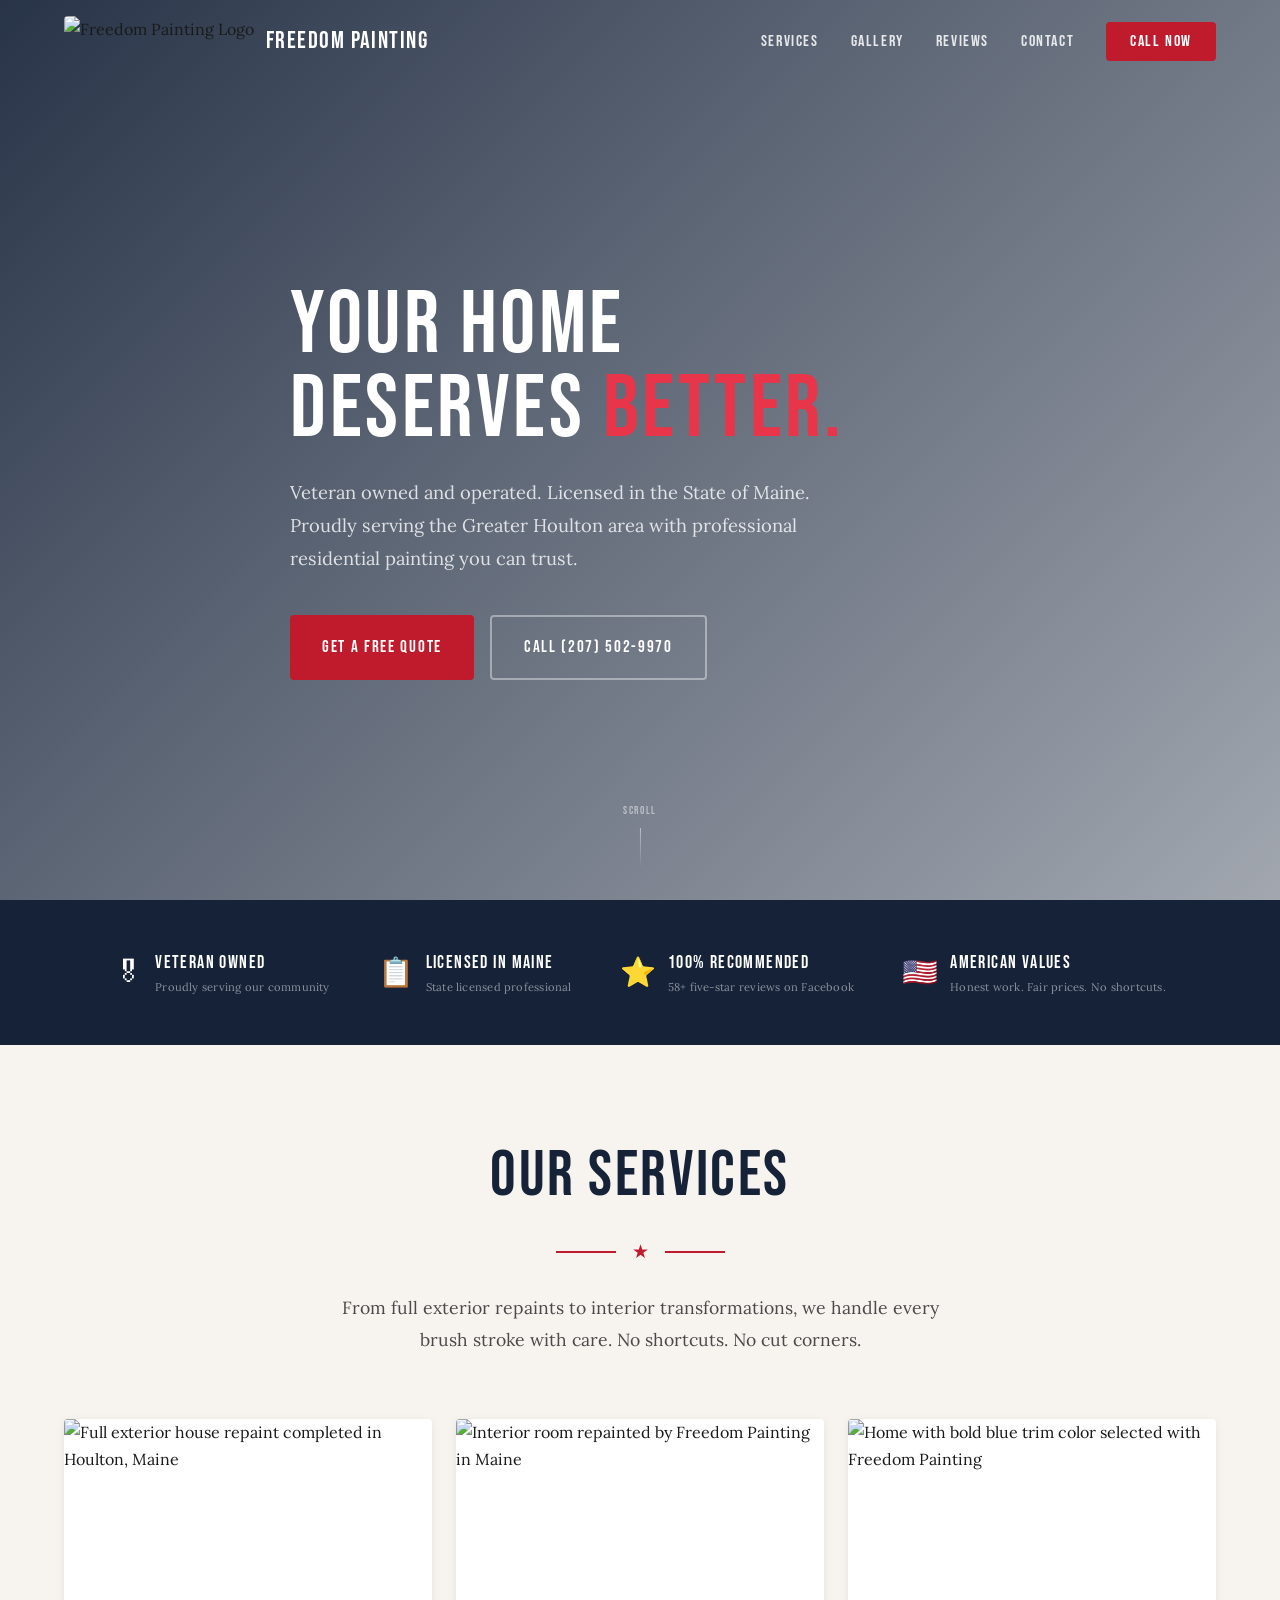
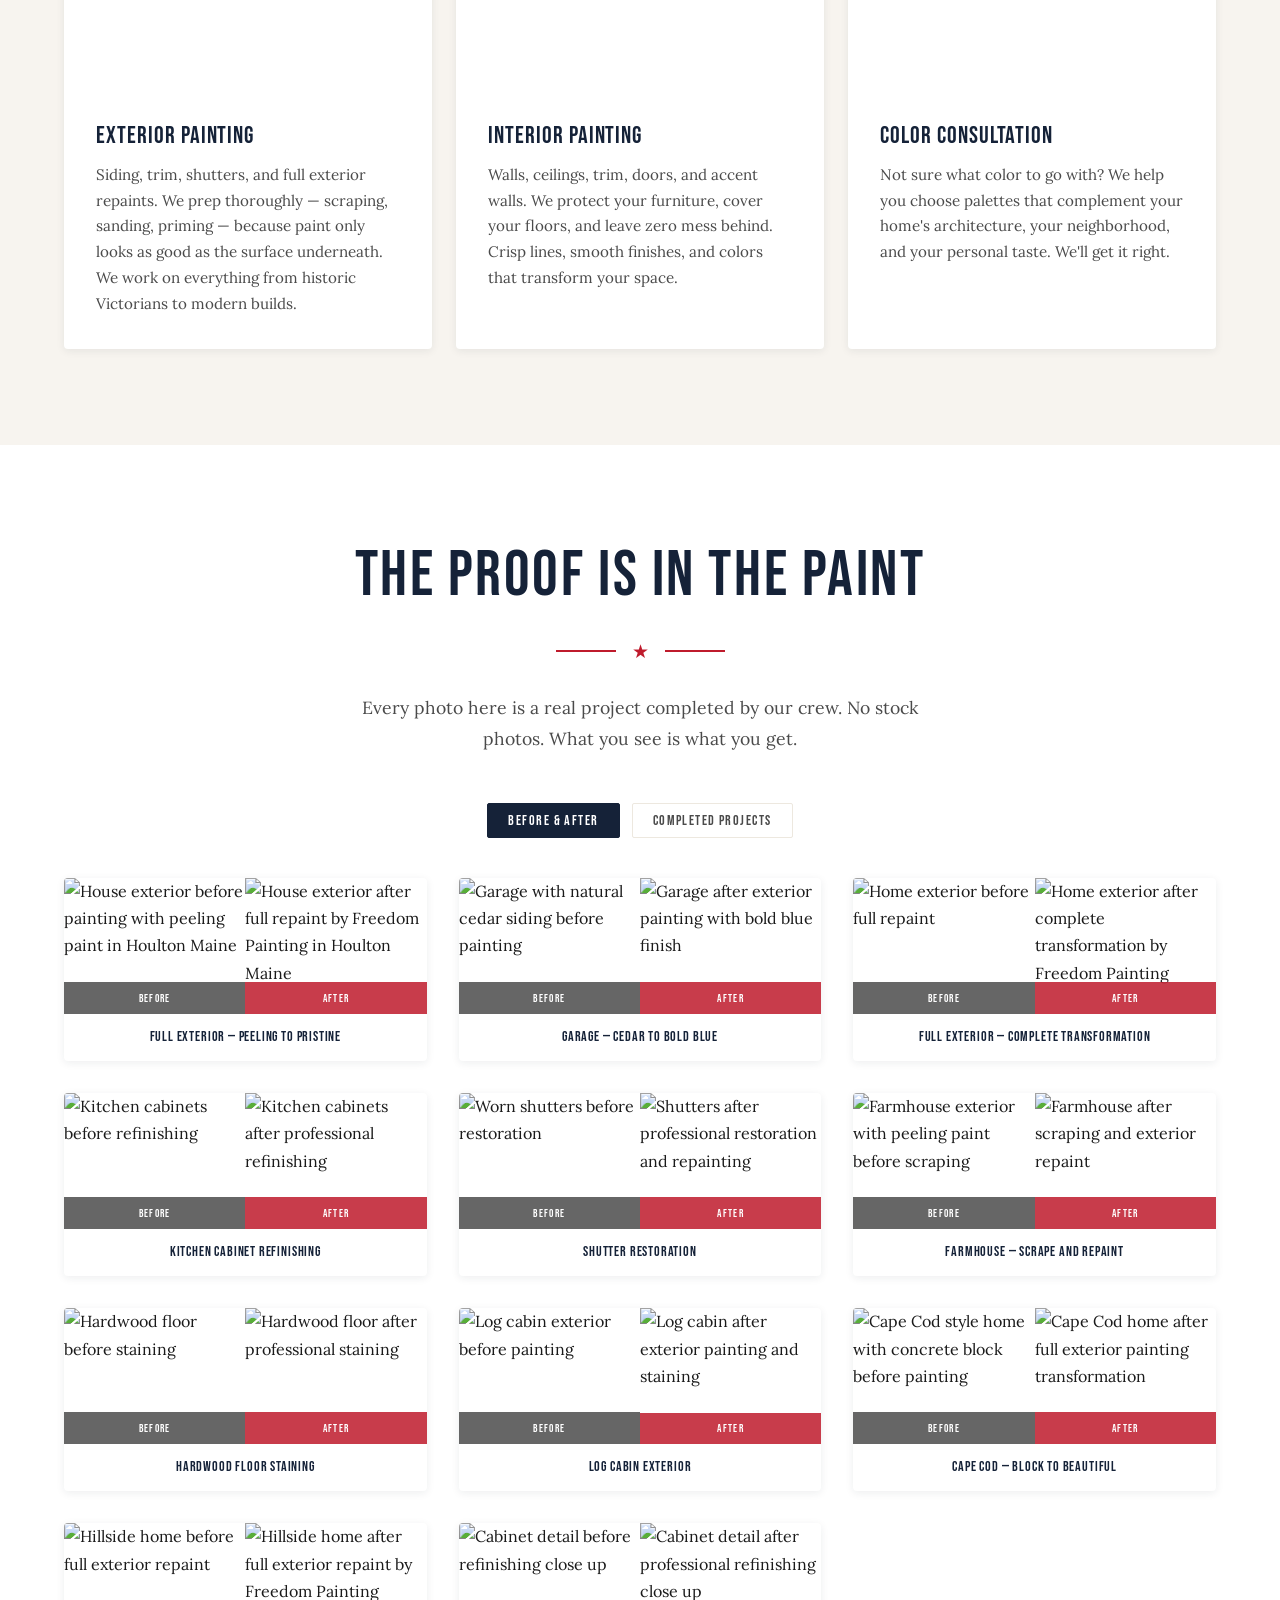
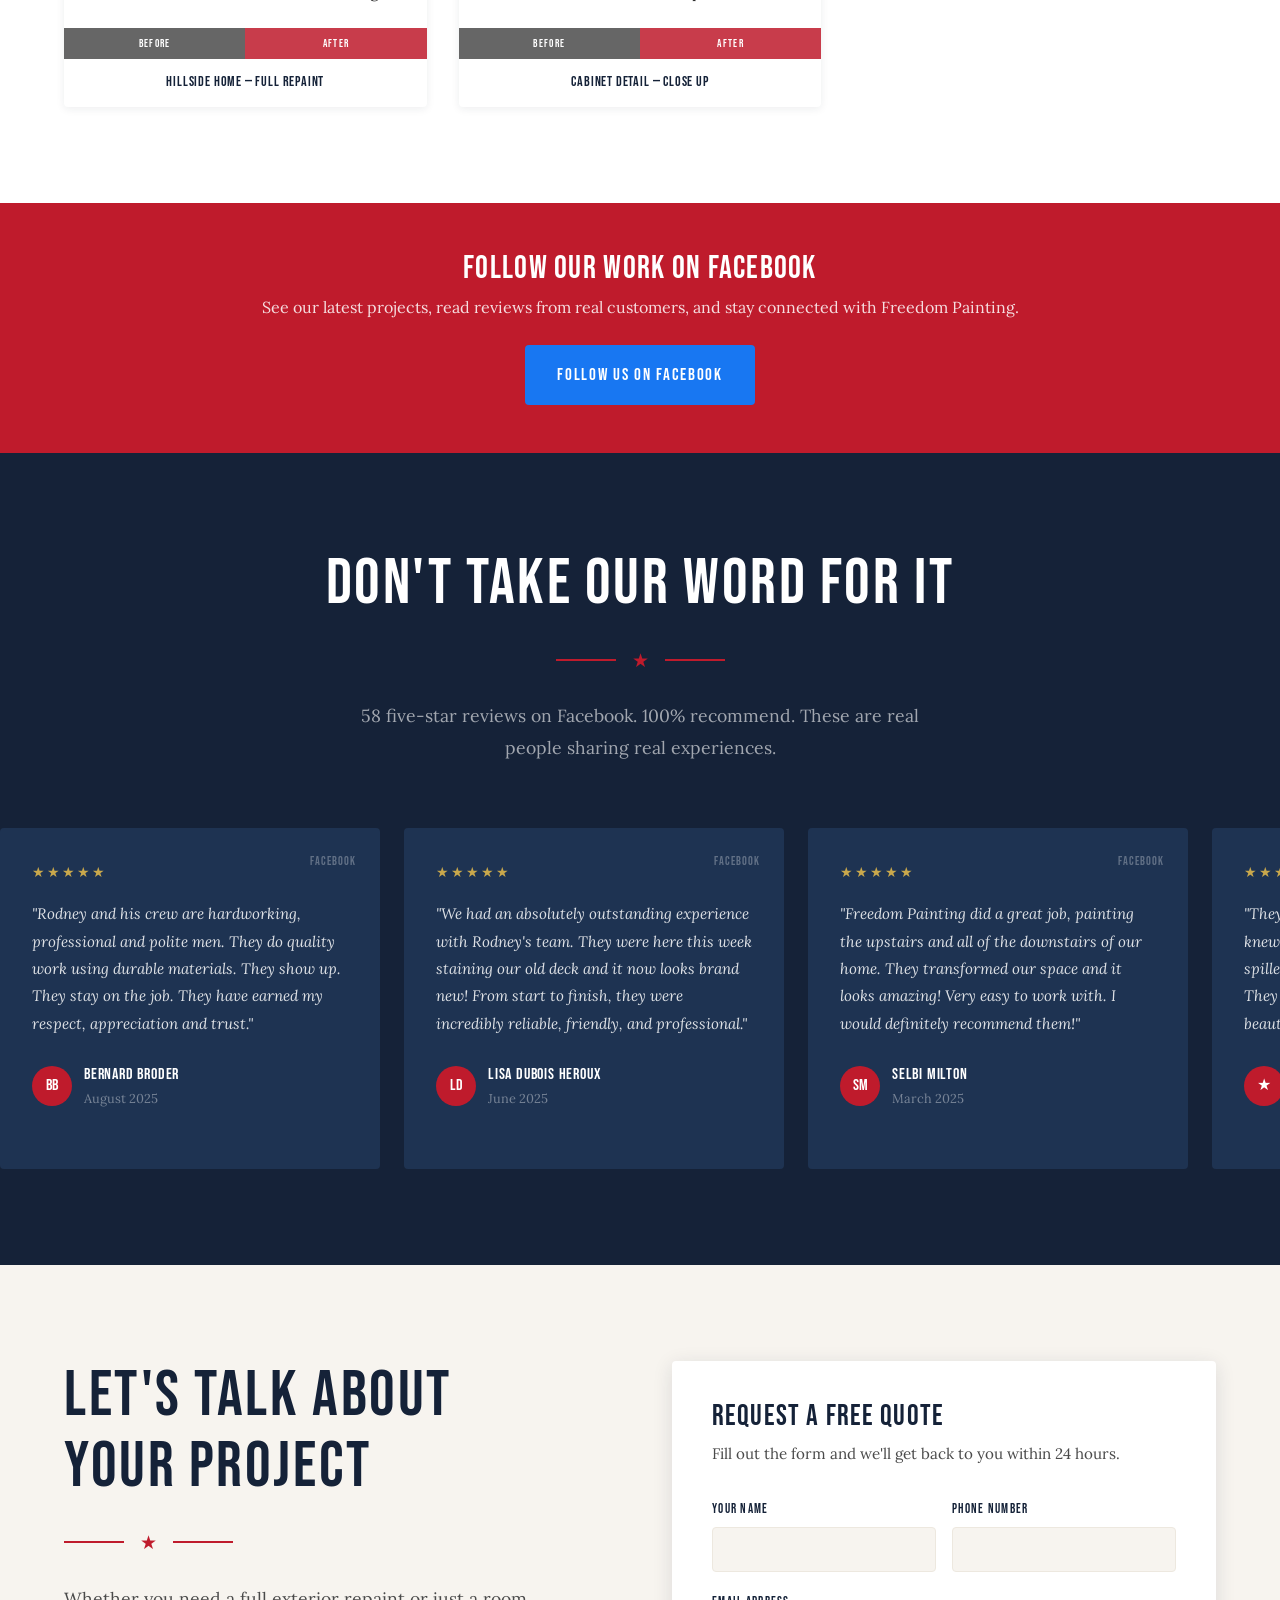
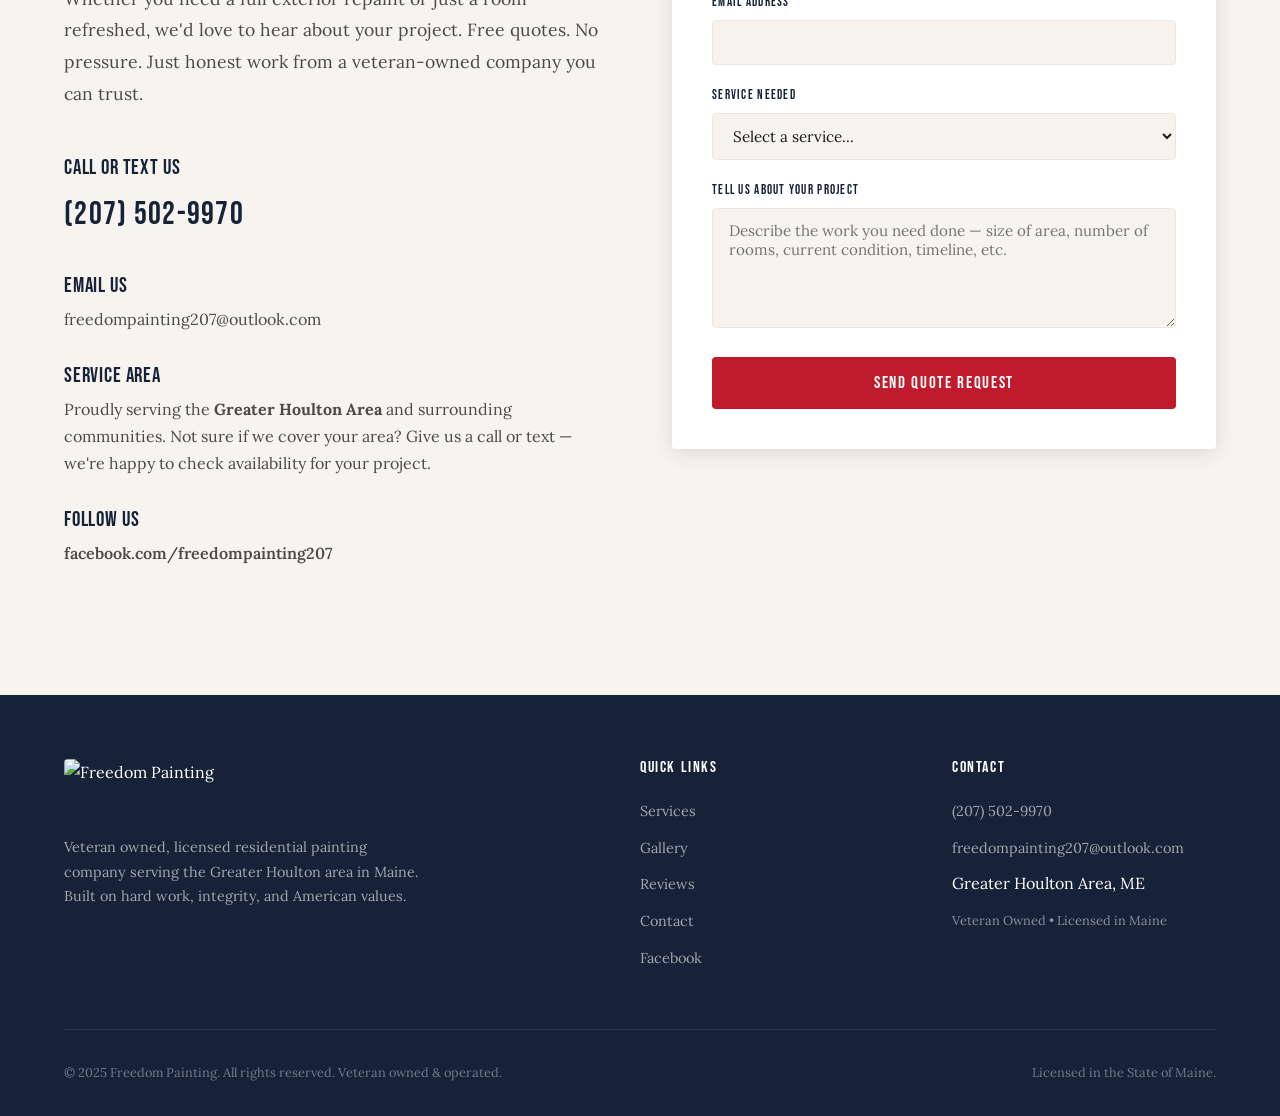
==== index.html @ 959644bb "Design: strip AI-grammar tells, swap service icons for real project photos - Remove tracked-caps sec" ====
<!DOCTYPE html>
<html lang="en">
<head>
    <meta charset="UTF-8">
    <meta name="viewport" content="width=device-width, initial-scale=1.0">
    <title>Freedom Painting | Veteran Owned Residential Painting — Greater Houlton, ME</title>
    <meta name="description" content="Freedom Painting — veteran owned, licensed residential painting company serving the Greater Houlton area in Maine. Interior and exterior painting. 100% recommended. Call or text (207) 502-9970.">
    <link rel="canonical" href="https://freedompainting.us/">
    <meta property="og:title" content="Freedom Painting | Veteran Owned — Houlton, ME">
    <meta property="og:description" content="Veteran owned residential painting serving the Greater Houlton area. Licensed in the State of Maine. 100% recommendation rate. Call or text (207) 502-9970.">
    <meta property="og:image" content="https://freedompainting.us/images/hero-barn-sign.jpg">
    <meta property="og:url" content="https://freedompainting.us/">
    <meta property="og:type" content="website">
    <meta property="og:site_name" content="Freedom Painting">
    <meta name="twitter:card" content="summary_large_image">
    <meta name="twitter:title" content="Freedom Painting | Veteran Owned — Houlton, ME">
    <meta name="twitter:description" content="Veteran owned residential painting serving the Greater Houlton area. Licensed in Maine. 100% recommended. Call or text (207) 502-9970.">
    <meta name="twitter:image" content="https://freedompainting.us/images/hero-barn-sign.jpg">
    <script type="application/ld+json">
    {
      "@context": "https://schema.org",
      "@type": "HousePainter",
      "name": "Freedom Painting",
      "url": "https://freedompainting.us",
      "telephone": "+12075029970",
      "email": "freedompainting207@outlook.com",
      "image": "https://freedompainting.us/images/hero-barn-sign.jpg",
      "logo": "https://freedompainting.us/images/Logo_2.jpg",
      "description": "Veteran owned, licensed residential painting company serving the Greater Houlton area in Maine. Interior and exterior painting.",
      "priceRange": "$$",
      "areaServed": {
        "@type": "GeoCircle",
        "geoMidpoint": {
          "@type": "GeoCoordinates",
          "latitude": 46.1261,
          "longitude": -67.8403
        },
        "geoRadius": "50000"
      },
      "address": {
        "@type": "PostalAddress",
        "addressLocality": "Houlton",
        "addressRegion": "ME",
        "addressCountry": "US"
      },
      "aggregateRating": {
        "@type": "AggregateRating",
        "ratingValue": "5.0",
        "reviewCount": "58",
        "bestRating": "5"
      },
      "hasOfferCatalog": {
        "@type": "OfferCatalog",
        "name": "Painting Services",
        "itemListElement": [
          { "@type": "Offer", "itemOffered": { "@type": "Service", "name": "Exterior Painting" } },
          { "@type": "Offer", "itemOffered": { "@type": "Service", "name": "Interior Painting" } },
          { "@type": "Offer", "itemOffered": { "@type": "Service", "name": "Color Consultation" } }
        ]
      },
      "sameAs": [
        "https://www.facebook.com/freedompainting207"
      ]
    }
    </script>
    <link rel="preconnect" href="https://fonts.googleapis.com">
    <link rel="preconnect" href="https://fonts.gstatic.com" crossorigin>
    <link href="https://fonts.googleapis.com/css2?family=Bebas+Neue&family=Lora:ital,wght@0,400;0,600;0,700;1,400&display=swap" rel="stylesheet">
    <style>
        :root {
            --navy: #152238;
            --navy-light: #1E3352;
            --red: #BF1B2C;
            --red-dark: #991624;
            --red-light: #E8354A;
            --white: #FFFFFF;
            --cream: #F7F4EF;
            --cream-dark: #EDE8DF;
            --blue-tint: #E3EAF3;
            --text-dark: #1A1A1A;
            --text-mid: #4A4A4A;
            --text-light: #7A7A7A;
            --gold: #C9A84C;
            --shadow-sm: 0 2px 8px rgba(21, 34, 56, 0.08);
            --shadow-md: 0 4px 20px rgba(21, 34, 56, 0.12);
            --shadow-lg: 0 8px 40px rgba(21, 34, 56, 0.18);
            --radius: 4px;
            --font-display: 'Bebas Neue', sans-serif;
            --font-body: 'Lora', Georgia, serif;
            --transition: 0.3s cubic-bezier(0.4, 0, 0.2, 1);
        }
        *, *::before, *::after { box-sizing: border-box; margin: 0; padding: 0; }
        html { scroll-behavior: smooth; font-size: 16px; }
        body { font-family: var(--font-body); color: var(--text-dark); background: var(--white); line-height: 1.7; overflow-x: hidden; -webkit-font-smoothing: antialiased; }
        img { max-width: 100%; height: auto; display: block; }
        a { color: inherit; text-decoration: none; }
        button { cursor: pointer; font-family: inherit; }
        h1, h2, h3, h4 { font-family: var(--font-display); font-weight: 400; letter-spacing: 0.04em; line-height: 1.1; }
        .section-title { font-size: clamp(2.5rem, 5vw, 4rem); color: var(--navy); margin-bottom: 1rem; text-wrap: balance; }
        .section-subtitle { font-size: 1.1rem; color: var(--text-mid); max-width: 600px; line-height: 1.8; }
        .container { max-width: 1200px; margin: 0 auto; padding: 0 1.5rem; }
        .section-padding { padding: 6rem 0; }
        .star-divider { display: flex; align-items: center; justify-content: center; gap: 1rem; margin: 1.5rem 0; }
        .star-divider::before, .star-divider::after { content: ''; width: 60px; height: 2px; background: var(--red); }
        .star-divider span { color: var(--red); font-size: 1.2rem; }

        /* NAV */
        .nav { position: fixed; top: 0; left: 0; width: 100%; z-index: 900; background: transparent; transition: var(--transition); }
        .nav.scrolled { background: var(--navy); box-shadow: var(--shadow-md); }
        .nav-inner { display: flex; align-items: center; justify-content: space-between; padding: 1rem 1.5rem; max-width: 1200px; margin: 0 auto; }
        .nav-logo { display: flex; align-items: center; gap: 0.75rem; }
        .nav-logo img { height: 50px; width: auto; border-radius: 4px; }
        .nav-logo-text { font-family: var(--font-display); font-size: 1.5rem; color: var(--white); letter-spacing: 0.06em; }
        .nav-links { display: flex; align-items: center; gap: 2rem; list-style: none; }
        .nav-links a { font-family: var(--font-display); font-size: 1rem; letter-spacing: 0.1em; color: var(--white); opacity: 0.85; transition: var(--transition); position: relative; }
        .nav-links a:hover { opacity: 1; }
        .nav-links a::after { content: ''; position: absolute; bottom: -4px; left: 0; width: 0; height: 2px; background: var(--red); transition: var(--transition); }
        .nav-links a:hover::after { width: 100%; }
        .nav-cta { background: var(--red) !important; color: var(--white) !important; padding: 0.6rem 1.5rem !important; border-radius: var(--radius); opacity: 1 !important; }
        .nav-cta:hover { background: var(--red-dark) !important; }
        .nav-cta::after { display: none !important; }
        .nav-hamburger { display: none; flex-direction: column; gap: 5px; background: none; border: none; padding: 5px; }
        .nav-hamburger span { width: 28px; height: 2px; background: var(--white); transition: var(--transition); }

        /* HERO */
        .hero { position: relative; min-height: 100vh; display: flex; align-items: center; overflow: hidden; }
        .hero-bg { position: absolute; inset: 0; background: url('images/hero-barn-sign.jpg') center/cover no-repeat; }
        .hero-bg::after { content: ''; position: absolute; inset: 0; background: linear-gradient(135deg, rgba(21,34,56,0.92) 0%, rgba(21,34,56,0.7) 40%, rgba(21,34,56,0.4) 100%); }
        .hero-content { position: relative; z-index: 2; max-width: 700px; padding: 8rem 0 4rem; }
        .hero h1 { font-size: clamp(3rem, 7vw, 5.5rem); color: var(--white); line-height: 0.95; margin-bottom: 1.5rem; text-wrap: balance; animation: fadeInUp 0.8s ease 0.15s both; }
        .hero h1 .accent { color: var(--red-light); }
        .hero-description { font-size: 1.15rem; color: rgba(255,255,255,0.8); line-height: 1.8; margin-bottom: 2.5rem; max-width: 520px; animation: fadeInUp 0.8s ease 0.3s both; }
        .hero-actions { display: flex; gap: 1rem; flex-wrap: wrap; animation: fadeInUp 0.8s ease 0.45s both; }
        .btn { display: inline-flex; align-items: center; gap: 0.5rem; font-family: var(--font-display); font-size: 1.05rem; letter-spacing: 0.1em; padding: 1rem 2rem; border: none; border-radius: var(--radius); transition: var(--transition); text-align: center; }
        .btn-primary { background: var(--red); color: var(--white); }
        .btn-primary:hover { background: var(--red-dark); transform: translateY(-2px); box-shadow: var(--shadow-md); }
        .btn-outline { background: transparent; color: var(--white); border: 2px solid rgba(255,255,255,0.4); }
        .btn-outline:hover { border-color: var(--white); background: rgba(255,255,255,0.08); }
        .btn-facebook { background: #1877F2; color: var(--white); }
        .btn-facebook:hover { background: #1565C0; transform: translateY(-2px); }
        .hero-scroll { position: absolute; bottom: 2rem; left: 50%; transform: translateX(-50%); z-index: 2; display: flex; flex-direction: column; align-items: center; gap: 0.5rem; color: rgba(255,255,255,0.5); font-family: var(--font-display); font-size: 0.7rem; letter-spacing: 0.15em; animation: float 2s ease-in-out infinite; }
        .hero-scroll-line { width: 1px; height: 40px; background: linear-gradient(to bottom, rgba(255,255,255,0.5), transparent); }

        /* TRUST BANNER */
        .trust-banner { background: var(--navy); padding: 3rem 0; text-align: center; }
        .trust-items { display: flex; justify-content: center; gap: 3rem; flex-wrap: wrap; }
        .trust-item { display: flex; align-items: center; gap: 0.75rem; color: var(--white); }
        .trust-icon { font-size: 1.8rem; }
        .trust-text { font-family: var(--font-display); font-size: 1.1rem; letter-spacing: 0.08em; text-align: left; }
        .trust-text small { display: block; font-family: var(--font-body); font-size: 0.7rem; color: rgba(255,255,255,0.5); letter-spacing: 0.02em; }

        /* SERVICES */
        .services { background: var(--cream); }
        .services-header { text-align: center; margin-bottom: 4rem; }
        .services-header .section-subtitle { margin: 0 auto; }
        .services-grid { display: grid; grid-template-columns: repeat(auto-fit, minmax(280px, 1fr)); gap: 1.5rem; }
        .service-card { background: var(--white); border-radius: var(--radius); box-shadow: var(--shadow-sm); transition: var(--transition); position: relative; overflow: hidden; display: flex; flex-direction: column; }
        .service-card:hover { transform: translateY(-4px); box-shadow: var(--shadow-md); }
        .service-photo { aspect-ratio: 4/3; overflow: hidden; position: relative; }
        .service-photo img { width: 100%; height: 100%; object-fit: cover; transition: transform 0.6s cubic-bezier(0.4, 0, 0.2, 1); }
        .service-card:hover .service-photo img { transform: scale(1.05); }
        .service-body { padding: 1.75rem 2rem 2rem; }
        .service-card h3 { font-size: 1.5rem; color: var(--navy); margin-bottom: 0.75rem; }
        .service-card p { color: var(--text-mid); font-size: 0.95rem; line-height: 1.7; }

        /* GALLERY */
        .gallery-header { text-align: center; margin-bottom: 3rem; }
        .gallery-header .section-subtitle { margin: 0 auto; }
        .gallery-tabs { display: flex; justify-content: center; gap: 0.75rem; margin-bottom: 2.5rem; flex-wrap: wrap; }
        .gallery-tab { font-family: var(--font-display); font-size: 0.9rem; letter-spacing: 0.1em; padding: 0.5rem 1.25rem; background: transparent; border: 1px solid var(--cream-dark); border-radius: 2px; color: var(--text-mid); transition: var(--transition); }
        .gallery-tab.active, .gallery-tab:hover { background: var(--navy); border-color: var(--navy); color: var(--white); }
        .gallery-section { display: none; }
        .gallery-section.active { display: block; }

        /* Before & After */
        .ba-grid { display: grid; grid-template-columns: repeat(auto-fit, minmax(320px, 1fr)); gap: 2rem; }
        .ba-pair { border-radius: var(--radius); overflow: hidden; box-shadow: var(--shadow-sm); background: var(--white); }
        .ba-images { display: grid; grid-template-columns: 1fr 1fr; }
        .ba-side { position: relative; overflow: hidden; aspect-ratio: 4/3; }
        .ba-images img { width: 100%; height: 100%; object-fit: cover; }
        .ba-label { position: absolute; bottom: 0; left: 0; right: 0; padding: 0.4rem 0.75rem; font-family: var(--font-display); font-size: 0.7rem; letter-spacing: 0.12em; text-align: center; color: var(--white); }
        .ba-label.before { background: rgba(0,0,0,0.6); }
        .ba-label.after { background: rgba(191,27,44,0.85); }
        .ba-caption { padding: 0.75rem 1rem; font-family: var(--font-display); font-size: 0.85rem; letter-spacing: 0.06em; color: var(--navy); text-align: center; }

        /* Projects grid */
        .projects-grid { display: grid; grid-template-columns: repeat(4, 1fr); gap: 0.75rem; }
        .project-item { position: relative; overflow: hidden; border-radius: var(--radius); cursor: pointer; aspect-ratio: 1; }
        .project-item.wide { grid-column: span 2; aspect-ratio: 2/1; }
        .project-item img { width: 100%; height: 100%; object-fit: cover; transition: transform 0.6s cubic-bezier(0.4, 0, 0.2, 1); }
        .project-item::after { content: ''; position: absolute; inset: 0; background: rgba(21,34,56,0.18); opacity: 0; transition: var(--transition); }
        .project-item:hover img { transform: scale(1.06); }
        .project-item:hover::after { opacity: 1; }

        /* Lightbox */
        .lightbox { position: fixed; inset: 0; z-index: 2000; background: rgba(0,0,0,0.92); display: none; align-items: center; justify-content: center; padding: 2rem; }
        .lightbox.active { display: flex; }
        .lightbox img { max-width: 90vw; max-height: 85vh; object-fit: contain; border-radius: var(--radius); }
        .lightbox-close { position: absolute; top: 1.5rem; right: 1.5rem; background: none; border: none; color: var(--white); font-size: 2rem; opacity: 0.7; transition: var(--transition); }
        .lightbox-close:hover { opacity: 1; }
        .lightbox-nav { position: absolute; top: 50%; transform: translateY(-50%); background: rgba(255,255,255,0.1); border: none; color: var(--white); font-size: 1.5rem; padding: 1rem; border-radius: 50%; transition: var(--transition); }
        .lightbox-nav:hover { background: rgba(255,255,255,0.2); }
        .lightbox-prev { left: 1.5rem; }
        .lightbox-next { right: 1.5rem; }

        /* SOCIAL BANNER */
        .social-banner { background: var(--red); padding: 3rem 0; text-align: center; }
        .social-banner h3 { font-size: 2rem; color: var(--white); margin-bottom: 0.5rem; }
        .social-banner p { color: rgba(255,255,255,0.85); margin-bottom: 1.5rem; font-size: 1rem; }

        /* TESTIMONIALS */
        .testimonials { background: var(--navy); color: var(--white); overflow: hidden; }
        .testimonials .section-title { color: var(--white); }
        .testimonials-header { text-align: center; margin-bottom: 4rem; }
        .testimonials-header .section-subtitle { color: rgba(255,255,255,0.6); margin: 0 auto; }
        .testimonials-track-wrapper { position: relative; overflow: hidden; }
        .testimonials-track { display: flex; gap: 1.5rem; animation: scrollTestimonials 20s linear infinite; }
        .testimonials-track:hover { animation-play-state: paused; }
        .testimonial-card { flex: 0 0 380px; background: var(--navy-light); border-radius: var(--radius); padding: 2rem; position: relative; }
        .testimonial-stars { color: var(--gold); font-size: 0.9rem; letter-spacing: 2px; margin-bottom: 1rem; }
        .testimonial-text { font-size: 0.95rem; line-height: 1.8; color: rgba(255,255,255,0.85); margin-bottom: 1.5rem; font-style: italic; }
        .testimonial-author { display: flex; align-items: center; gap: 0.75rem; }
        .testimonial-avatar { width: 40px; height: 40px; border-radius: 50%; background: var(--red); display: flex; align-items: center; justify-content: center; font-family: var(--font-display); font-size: 1rem; color: var(--white); }
        .testimonial-name { font-family: var(--font-display); font-size: 1rem; letter-spacing: 0.05em; }
        .testimonial-date { font-size: 0.8rem; color: rgba(255,255,255,0.4); }
        .testimonial-source { position: absolute; top: 1.5rem; right: 1.5rem; font-size: 0.75rem; color: rgba(255,255,255,0.3); font-family: var(--font-display); letter-spacing: 0.08em; }

        /* CONTACT */
        .contact { background: var(--cream); }
        .contact-grid { display: grid; grid-template-columns: 1fr 1fr; gap: 4rem; align-items: start; }
        .contact-info-block { margin-bottom: 2rem; }
        .contact-info-block h3 { font-size: 1.3rem; color: var(--navy); margin-bottom: 0.5rem; }
        .contact-info-block p, .contact-info-block a { color: var(--text-mid); font-size: 1rem; line-height: 1.7; }
        .contact-info-block a:hover { color: var(--red); }
        .contact-phone { font-family: var(--font-display); font-size: 2rem !important; color: var(--navy) !important; letter-spacing: 0.04em; }
        .contact-form-card { background: var(--white); padding: 2.5rem; border-radius: var(--radius); box-shadow: var(--shadow-md); }
        .contact-form-card h3 { font-size: 1.8rem; color: var(--navy); margin-bottom: 0.5rem; }
        .contact-form-card > p { color: var(--text-mid); margin-bottom: 2rem; font-size: 0.95rem; }
        .form-row { display: grid; grid-template-columns: 1fr 1fr; gap: 1rem; }
        .form-group { margin-bottom: 1.25rem; }
        .form-group label { display: block; font-family: var(--font-display); font-size: 0.8rem; letter-spacing: 0.1em; color: var(--navy); margin-bottom: 0.4rem; }
        .form-group input, .form-group select, .form-group textarea { width: 100%; padding: 0.75rem 1rem; border: 1px solid var(--cream-dark); border-radius: var(--radius); font-family: var(--font-body); font-size: 0.95rem; color: var(--text-dark); background: var(--cream); transition: var(--transition); }
        .form-group input:focus, .form-group select:focus, .form-group textarea:focus { outline: none; border-color: var(--navy); background: var(--white); }
        .form-group textarea { resize: vertical; min-height: 120px; }
        .form-submit { width: 100%; font-family: var(--font-display); font-size: 1.05rem; letter-spacing: 0.1em; padding: 1rem; background: var(--red); color: var(--white); border: none; border-radius: var(--radius); transition: var(--transition); }
        .form-submit:hover { background: var(--red-dark); }
        .form-submit:disabled { opacity: 0.6; cursor: not-allowed; }
        .form-success { display: none; text-align: center; padding: 2rem; }
        .form-success.active { display: block; }
        .form-success h4 { font-size: 1.5rem; color: var(--navy); margin-bottom: 0.5rem; }

        /* FOOTER */
        .footer { background: var(--navy); color: var(--white); padding: 4rem 0 2rem; }
        .footer-grid { display: grid; grid-template-columns: 2fr 1fr 1fr; gap: 3rem; margin-bottom: 3rem; }
        .footer-brand p { color: rgba(255,255,255,0.6); font-size: 0.9rem; line-height: 1.7; margin-top: 1rem; max-width: 360px; }
        .footer h4 { font-size: 1rem; letter-spacing: 0.1em; margin-bottom: 1.25rem; color: var(--white); }
        .footer-links { list-style: none; }
        .footer-links li { margin-bottom: 0.6rem; }
        .footer-links a { color: rgba(255,255,255,0.6); font-size: 0.9rem; transition: var(--transition); }
        .footer-links a:hover { color: var(--white); }
        .footer-bottom { border-top: 1px solid rgba(255,255,255,0.1); padding-top: 2rem; display: flex; justify-content: space-between; align-items: center; font-size: 0.8rem; color: rgba(255,255,255,0.4); }

        /* ANIMATIONS */
        @keyframes fadeInUp { from { opacity: 0; transform: translateY(24px); } to { opacity: 1; transform: translateY(0); } }
        @keyframes float { 0%, 100% { transform: translateX(-50%) translateY(0); } 50% { transform: translateX(-50%) translateY(-8px); } }
        @keyframes scrollTestimonials { 0% { transform: translateX(0); } 100% { transform: translateX(-50%); } }
        .reveal { opacity: 0; transform: translateY(30px); transition: opacity 0.7s ease, transform 0.7s ease; }
        .reveal.visible { opacity: 1; transform: translateY(0); }

        /* UTILITIES */
        .star-divider.is-start { justify-content: flex-start; }
        .contact-intro { margin-bottom: 3rem; }
        .contact-fb { color: var(--red); font-weight: 600; }
        .form-success a { color: var(--red); }
        .footer-brand .nav-logo { margin-bottom: 0.5rem; }
        .footer-brand img { height: 60px; border-radius: 4px; }
        .footer-meta { margin-top: 0.75rem; color: rgba(255,255,255,0.5); font-size: 0.8rem; }

        /* RESPONSIVE */
        @media (max-width: 1024px) { .projects-grid { grid-template-columns: repeat(3, 1fr); } .project-item.wide { grid-column: span 1; aspect-ratio: 1; } .contact-grid { grid-template-columns: 1fr; gap: 3rem; } }
        @media (max-width: 768px) { .nav-links { display: none; } .nav-links.mobile-open { display: flex; flex-direction: column; position: absolute; top: 100%; left: 0; width: 100%; background: var(--navy); padding: 1.5rem; gap: 1rem; box-shadow: var(--shadow-md); } .nav-hamburger { display: flex; } .projects-grid { grid-template-columns: repeat(2, 1fr); } .services-grid { grid-template-columns: 1fr; } .footer-grid { grid-template-columns: 1fr; gap: 2rem; } .footer-bottom { flex-direction: column; gap: 0.5rem; text-align: center; } .form-row { grid-template-columns: 1fr; } .section-padding { padding: 4rem 0; } .testimonial-card { flex: 0 0 300px; padding: 1.5rem; } .trust-items { gap: 1.5rem; } .ba-grid { grid-template-columns: 1fr; } }
        @media (max-width: 480px) { .projects-grid { grid-template-columns: 1fr 1fr; gap: 0.5rem; } .hero h1 { font-size: 2.8rem; } }
    </style>
</head>
<body>

    <nav class="nav" id="nav">
        <div class="nav-inner">
            <a href="#" class="nav-logo">
                <img src="images/Logo_2.jpg" alt="Freedom Painting Logo">
                <span class="nav-logo-text">FREEDOM PAINTING</span>
            </a>
            <ul class="nav-links" id="navLinks">
                <li><a href="#services">SERVICES</a></li>
                <li><a href="#gallery">GALLERY</a></li>
                <li><a href="#testimonials">REVIEWS</a></li>
                <li><a href="#contact">CONTACT</a></li>
                <li><a href="tel:2075029970" class="nav-cta">CALL NOW</a></li>
            </ul>
            <button class="nav-hamburger" id="hamburger" aria-label="Toggle menu"><span></span><span></span><span></span></button>
        </div>
    </nav>

    <section class="hero" id="hero">
        <div class="hero-bg"></div>
        <div class="container hero-content">
            <h1>Your home deserves <span class="accent">better.</span></h1>
            <p class="hero-description">Veteran owned and operated. Licensed in the State of Maine. Proudly serving the Greater Houlton area with professional residential painting you can trust.</p>
            <div class="hero-actions">
                <a href="#contact" class="btn btn-primary">GET A FREE QUOTE</a>
                <a href="tel:2075029970" class="btn btn-outline">CALL (207) 502-9970</a>
            </div>
        </div>
        <div class="hero-scroll">SCROLL<div class="hero-scroll-line"></div></div>
    </section>

    <div class="trust-banner">
        <div class="container">
            <div class="trust-items">
                <div class="trust-item"><span class="trust-icon">&#127894;</span><div class="trust-text">VETERAN OWNED<small>Proudly serving our community</small></div></div>
                <div class="trust-item"><span class="trust-icon">&#128203;</span><div class="trust-text">LICENSED IN MAINE<small>State licensed professional</small></div></div>
                <div class="trust-item"><span class="trust-icon">&#11088;</span><div class="trust-text">100% RECOMMENDED<small>58+ five-star reviews on Facebook</small></div></div>
                <div class="trust-item"><span class="trust-icon">&#127482;&#127480;</span><div class="trust-text">AMERICAN VALUES<small>Honest work. Fair prices. No shortcuts.</small></div></div>
            </div>
        </div>
    </div>

    <section class="services section-padding" id="services">
        <div class="container">
            <div class="services-header reveal">
                
                <h2 class="section-title">OUR SERVICES</h2>
                <div class="star-divider"><span>&#9733;</span></div>
                <p class="section-subtitle">From full exterior repaints to interior transformations, we handle every brush stroke with care. No shortcuts. No cut corners.</p>
            </div>
            <div class="services-grid">
                <div class="service-card reveal">
                    <div class="service-photo"><img src="images/p06.jpg" alt="Full exterior house repaint completed in Houlton, Maine" loading="lazy"></div>
                    <div class="service-body">
                        <h3>EXTERIOR PAINTING</h3>
                        <p>Siding, trim, shutters, and full exterior repaints. We prep thoroughly &#8212; scraping, sanding, priming &#8212; because paint only looks as good as the surface underneath. We work on everything from historic Victorians to modern builds.</p>
                    </div>
                </div>
                <div class="service-card reveal">
                    <div class="service-photo"><img src="images/p25.jpg" alt="Interior room repainted by Freedom Painting in Maine" loading="lazy"></div>
                    <div class="service-body">
                        <h3>INTERIOR PAINTING</h3>
                        <p>Walls, ceilings, trim, doors, and accent walls. We protect your furniture, cover your floors, and leave zero mess behind. Crisp lines, smooth finishes, and colors that transform your space.</p>
                    </div>
                </div>
                <div class="service-card reveal">
                    <div class="service-photo"><img src="images/p36.jpg" alt="Home with bold blue trim color selected with Freedom Painting" loading="lazy"></div>
                    <div class="service-body">
                        <h3>COLOR CONSULTATION</h3>
                        <p>Not sure what color to go with? We help you choose palettes that complement your home's architecture, your neighborhood, and your personal taste. We'll get it right.</p>
                    </div>
                </div>
            </div>
        </div>
    </section>

    <section class="section-padding" id="gallery">
        <div class="container">
            <div class="gallery-header reveal">
                
                <h2 class="section-title">THE PROOF IS IN THE PAINT</h2>
                <div class="star-divider"><span>&#9733;</span></div>
                <p class="section-subtitle">Every photo here is a real project completed by our crew. No stock photos. What you see is what you get.</p>
            </div>
            <div class="gallery-tabs reveal">
                <button class="gallery-tab active" data-tab="beforeafter">BEFORE &amp; AFTER</button>
                <button class="gallery-tab" data-tab="projects">COMPLETED PROJECTS</button>
            </div>

            <div class="gallery-section active" id="tab-beforeafter">
                <div class="ba-grid reveal">
                    <div class="ba-pair"><div class="ba-images"><div class="ba-side"><img src="images/b4m.jpg" alt="House exterior before painting with peeling paint in Houlton Maine" loading="lazy"><span class="ba-label before">BEFORE</span></div><div class="ba-side"><img src="images/b4k.jpg" alt="House exterior after full repaint by Freedom Painting in Houlton Maine" loading="lazy"><span class="ba-label after">AFTER</span></div></div><div class="ba-caption">Full Exterior &#8212; Peeling to Pristine</div></div>
                    <div class="ba-pair"><div class="ba-images"><div class="ba-side"><img src="images/b43.jpg" alt="Garage with natural cedar siding before painting" loading="lazy"><span class="ba-label before">BEFORE</span></div><div class="ba-side"><img src="images/b44.jpg" alt="Garage after exterior painting with bold blue finish" loading="lazy"><span class="ba-label after">AFTER</span></div></div><div class="ba-caption">Garage &#8212; Cedar to Bold Blue</div></div>
                    <div class="ba-pair"><div class="ba-images"><div class="ba-side"><img src="images/b48.jpg" alt="Home exterior before full repaint" loading="lazy"><span class="ba-label before">BEFORE</span></div><div class="ba-side"><img src="images/b49.jpg" alt="Home exterior after complete transformation by Freedom Painting" loading="lazy"><span class="ba-label after">AFTER</span></div></div><div class="ba-caption">Full Exterior &#8212; Complete Transformation</div></div>
                    <div class="ba-pair"><div class="ba-images"><div class="ba-side"><img src="images/b4cab.jpg" alt="Kitchen cabinets before refinishing" loading="lazy"><span class="ba-label before">BEFORE</span></div><div class="ba-side"><img src="images/b4cab2.jpg" alt="Kitchen cabinets after professional refinishing" loading="lazy"><span class="ba-label after">AFTER</span></div></div><div class="ba-caption">Kitchen Cabinet Refinishing</div></div>
                    <div class="ba-pair"><div class="ba-images"><div class="ba-side"><img src="images/b4shu.jpg" alt="Worn shutters before restoration" loading="lazy"><span class="ba-label before">BEFORE</span></div><div class="ba-side"><img src="images/b4shutt.jpg" alt="Shutters after professional restoration and repainting" loading="lazy"><span class="ba-label after">AFTER</span></div></div><div class="ba-caption">Shutter Restoration</div></div>
                    <div class="ba-pair"><div class="ba-images"><div class="ba-side"><img src="images/b45.jpg" alt="Farmhouse exterior with peeling paint before scraping" loading="lazy"><span class="ba-label before">BEFORE</span></div><div class="ba-side"><img src="images/b46.jpg" alt="Farmhouse after scraping and exterior repaint" loading="lazy"><span class="ba-label after">AFTER</span></div></div><div class="ba-caption">Farmhouse &#8212; Scrape and Repaint</div></div>
                    <div class="ba-pair"><div class="ba-images"><div class="ba-side"><img src="images/b4floor.jpg" alt="Hardwood floor before staining" loading="lazy"><span class="ba-label before">BEFORE</span></div><div class="ba-side"><img src="images/b4floor2.jpg" alt="Hardwood floor after professional staining" loading="lazy"><span class="ba-label after">AFTER</span></div></div><div class="ba-caption">Hardwood Floor Staining</div></div>
                    <div class="ba-pair"><div class="ba-images"><div class="ba-side"><img src="images/b41.jpg" alt="Log cabin exterior before painting" loading="lazy"><span class="ba-label before">BEFORE</span></div><div class="ba-side"><img src="images/b42.jpg" alt="Log cabin after exterior painting and staining" loading="lazy"><span class="ba-label after">AFTER</span></div></div><div class="ba-caption">Log Cabin Exterior</div></div>
                    <div class="ba-pair"><div class="ba-images"><div class="ba-side"><img src="images/b499.jpg" alt="Cape Cod style home with concrete block before painting" loading="lazy"><span class="ba-label before">BEFORE</span></div><div class="ba-side"><img src="images/b4999.jpg" alt="Cape Cod home after full exterior painting transformation" loading="lazy"><span class="ba-label after">AFTER</span></div></div><div class="ba-caption">Cape Cod &#8212; Block to Beautiful</div></div>
                    <div class="ba-pair"><div class="ba-images"><div class="ba-side"><img src="images/b4y.jpg" alt="Hillside home before full exterior repaint" loading="lazy"><span class="ba-label before">BEFORE</span></div><div class="ba-side"><img src="images/b4o.jpg" alt="Hillside home after full exterior repaint by Freedom Painting" loading="lazy"><span class="ba-label after">AFTER</span></div></div><div class="ba-caption">Hillside Home &#8212; Full Repaint</div></div>
                    <div class="ba-pair"><div class="ba-images"><div class="ba-side"><img src="images/b4caba.jpg" alt="Cabinet detail before refinishing close up" loading="lazy"><span class="ba-label before">BEFORE</span></div><div class="ba-side"><img src="images/b4cabb.jpg" alt="Cabinet detail after professional refinishing close up" loading="lazy"><span class="ba-label after">AFTER</span></div></div><div class="ba-caption">Cabinet Detail &#8212; Close Up</div></div>
                </div>
            </div>

            <div class="gallery-section" id="tab-projects">
                <div class="projects-grid reveal" id="projectsGrid">
                    <div class="project-item wide" onclick="openLightbox(0)"><img src="images/p01.jpg" alt="Deck staining and restoration project in Houlton Maine" loading="lazy"></div>
                    <div class="project-item" onclick="openLightbox(1)"><img src="images/p02.jpg" alt="Deck lattice painting detail" loading="lazy"></div>
                    <div class="project-item" onclick="openLightbox(2)"><img src="images/p03.jpg" alt="Interior wall painting by Freedom Painting" loading="lazy"></div>
                    <div class="project-item" onclick="openLightbox(3)"><img src="images/p04.jpg" alt="Yellow cottage exterior painting" loading="lazy"></div>
                    <div class="project-item" onclick="openLightbox(4)"><img src="images/p05.jpg" alt="Fence staining and painting project" loading="lazy"></div>
                    <div class="project-item wide" onclick="openLightbox(5)"><img src="images/p06.jpg" alt="Full exterior house painting in Maine" loading="lazy"></div>
                    <div class="project-item" onclick="openLightbox(6)"><img src="images/p07.jpg" alt="Exterior trim and detail painting" loading="lazy"></div>
                    <div class="project-item" onclick="openLightbox(7)"><img src="images/p08.jpg" alt="Lakehouse exterior painting project" loading="lazy"></div>
                    <div class="project-item" onclick="openLightbox(8)"><img src="images/p09.jpg" alt="Interior painting detail work" loading="lazy"></div>
                    <div class="project-item wide" onclick="openLightbox(9)"><img src="images/p11.jpg" alt="Residential exterior painting in Aroostook County" loading="lazy"></div>
                    <div class="project-item" onclick="openLightbox(10)"><img src="images/p12.jpg" alt="Home exterior painting project" loading="lazy"></div>
                    <div class="project-item" onclick="openLightbox(11)"><img src="images/p13.jpg" alt="Full exterior residential repaint" loading="lazy"></div>
                    <div class="project-item" onclick="openLightbox(12)"><img src="images/p14.jpg" alt="Kitchen cabinet painting and refinishing" loading="lazy"></div>
                    <div class="project-item" onclick="openLightbox(13)"><img src="images/p15.jpg" alt="White Victorian home exterior painting" loading="lazy"></div>
                    <div class="project-item wide" onclick="openLightbox(14)"><img src="images/p16.jpg" alt="House exterior painting by veteran owned Freedom Painting" loading="lazy"></div>
                    <div class="project-item" onclick="openLightbox(15)"><img src="images/p17.jpg" alt="Barn exterior painting and staining" loading="lazy"></div>
                    <div class="project-item" onclick="openLightbox(16)"><img src="images/p18.jpg" alt="Exterior painting detail and trim work" loading="lazy"></div>
                    <div class="project-item" onclick="openLightbox(17)"><img src="images/p20.jpg" alt="Residential exterior painting project" loading="lazy"></div>
                    <div class="project-item wide" onclick="openLightbox(18)"><img src="images/p21.jpg" alt="Painting detail work close up" loading="lazy"></div>
                    <div class="project-item" onclick="openLightbox(19)"><img src="images/p22.jpg" alt="Home exterior painting in Greater Houlton area" loading="lazy"></div>
                    <div class="project-item" onclick="openLightbox(20)"><img src="images/p23.jpg" alt="Barn and cabin exterior painting and staining" loading="lazy"></div>
                    <div class="project-item" onclick="openLightbox(21)"><img src="images/p24.jpg" alt="Blue exterior house painting" loading="lazy"></div>
                    <div class="project-item" onclick="openLightbox(22)"><img src="images/p25.jpg" alt="Interior room painting by Freedom Painting" loading="lazy"></div>
                    <div class="project-item wide" onclick="openLightbox(23)"><img src="images/p26.jpg" alt="Full house exterior painting" loading="lazy"></div>
                    <div class="project-item" onclick="openLightbox(24)"><img src="images/p27.jpg" alt="Exterior residential painting" loading="lazy"></div>
                    <div class="project-item" onclick="openLightbox(25)"><img src="images/p29.jpg" alt="Exterior painting detail and finish work" loading="lazy"></div>
                    <div class="project-item" onclick="openLightbox(26)"><img src="images/p30.jpg" alt="Completed residential painting project in Maine" loading="lazy"></div>
                    <div class="project-item wide" onclick="openLightbox(27)"><img src="images/p31.jpg" alt="Exterior house painting project" loading="lazy"></div>
                    <div class="project-item" onclick="openLightbox(28)"><img src="images/p32.jpg" alt="Home exterior painting" loading="lazy"></div>
                    <div class="project-item" onclick="openLightbox(29)"><img src="images/p33.jpg" alt="Painting detail and trim work" loading="lazy"></div>
                    <div class="project-item" onclick="openLightbox(30)"><img src="images/p34.jpg" alt="Completed exterior painting project" loading="lazy"></div>
                    <div class="project-item" onclick="openLightbox(31)"><img src="images/p35.jpg" alt="Kitchen painting project" loading="lazy"></div>
                    <div class="project-item wide" onclick="openLightbox(32)"><img src="images/p36.jpg" alt="House with blue trim exterior painting" loading="lazy"></div>
                    <div class="project-item" onclick="openLightbox(33)"><img src="images/p37.jpg" alt="Red siding exterior painting" loading="lazy"></div>
                    <div class="project-item" onclick="openLightbox(34)"><img src="images/p38.jpg" alt="Barn style building exterior painting" loading="lazy"></div>
                    <div class="project-item" onclick="openLightbox(35)"><img src="images/p39.jpg" alt="Residential exterior painting" loading="lazy"></div>
                    <div class="project-item" onclick="openLightbox(36)"><img src="images/p40.jpg" alt="House exterior painting project" loading="lazy"></div>
                    <div class="project-item wide" onclick="openLightbox(37)"><img src="images/p41.jpg" alt="Full exterior residential painting" loading="lazy"></div>
                    <div class="project-item" onclick="openLightbox(38)"><img src="images/p42.jpg" alt="Modern blue exterior house painting" loading="lazy"></div>
                    <div class="project-item" onclick="openLightbox(39)"><img src="images/p43.jpg" alt="White colonial home exterior painting" loading="lazy"></div>
                    <div class="project-item" onclick="openLightbox(40)"><img src="images/p44.jpg" alt="Victorian home exterior painting" loading="lazy"></div>
                    <div class="project-item" onclick="openLightbox(41)"><img src="images/p45.jpg" alt="Green Victorian home exterior painting in Maine" loading="lazy"></div>
                    <div class="project-item wide" onclick="openLightbox(42)"><img src="images/p46.jpg" alt="Victorian home full exterior painting wide view" loading="lazy"></div>
                    <div class="project-item" onclick="openLightbox(43)"><img src="images/p47.jpg" alt="Yellow house exterior painting" loading="lazy"></div>
                    <div class="project-item" onclick="openLightbox(44)"><img src="images/p48.jpg" alt="Home exterior painting" loading="lazy"></div>
                    <div class="project-item wide" onclick="openLightbox(45)"><img src="images/p51.jpg" alt="Victorian home full exterior painting project" loading="lazy"></div>
                    <div class="project-item" onclick="openLightbox(46)"><img src="images/p52.jpg" alt="Porch and columns painting and restoration" loading="lazy"></div>
                    <div class="project-item" onclick="openLightbox(47)"><img src="images/p53.jpg" alt="Freedom Painting crew at work on exterior project" loading="lazy"></div>
                    <div class="project-item" onclick="openLightbox(48)"><img src="images/p54.jpg" alt="Cabin exterior painting detail" loading="lazy"></div>
                    <div class="project-item" onclick="openLightbox(49)"><img src="images/p55.jpg" alt="Cabin exterior painting project" loading="lazy"></div>
                </div>
            </div>
        </div>
    </section>

    <div class="lightbox" id="lightbox">
        <button class="lightbox-close" onclick="closeLightbox()">&#10005;</button>
        <button class="lightbox-nav lightbox-prev" onclick="navLightbox(-1)">&#8249;</button>
        <img id="lightboxImg" src="" alt="Gallery image">
        <button class="lightbox-nav lightbox-next" onclick="navLightbox(1)">&#8250;</button>
    </div>

    <div class="social-banner">
        <div class="container">
            <h3>FOLLOW OUR WORK ON FACEBOOK</h3>
            <p>See our latest projects, read reviews from real customers, and stay connected with Freedom Painting.</p>
            <a href="https://www.facebook.com/freedompainting207" target="_blank" rel="noopener" class="btn btn-facebook">FOLLOW US ON FACEBOOK</a>
        </div>
    </div>

    <section class="testimonials section-padding" id="testimonials">
        <div class="container">
            <div class="testimonials-header reveal">
                
                <h2 class="section-title">DON'T TAKE OUR WORD FOR IT</h2>
                <div class="star-divider"><span>&#9733;</span></div>
                <p class="section-subtitle">58 five-star reviews on Facebook. 100% recommend. These are real people sharing real experiences.</p>
            </div>
        </div>
        <div class="testimonials-track-wrapper">
            <div class="testimonials-track" id="testimonialsTrack">
                <div class="testimonial-card"><div class="testimonial-stars">&#9733;&#9733;&#9733;&#9733;&#9733;</div><p class="testimonial-text">"Rodney and his crew are hardworking, professional and polite men. They do quality work using durable materials. They show up. They stay on the job. They have earned my respect, appreciation and trust."</p><div class="testimonial-author"><div class="testimonial-avatar">BB</div><div><div class="testimonial-name">BERNARD BRODER</div><div class="testimonial-date">August 2025</div></div></div><span class="testimonial-source">FACEBOOK</span></div>
                <div class="testimonial-card"><div class="testimonial-stars">&#9733;&#9733;&#9733;&#9733;&#9733;</div><p class="testimonial-text">"We had an absolutely outstanding experience with Rodney's team. They were here this week staining our old deck and it now looks brand new! From start to finish, they were incredibly reliable, friendly, and professional."</p><div class="testimonial-author"><div class="testimonial-avatar">LD</div><div><div class="testimonial-name">LISA DUBOIS HEROUX</div><div class="testimonial-date">June 2025</div></div></div><span class="testimonial-source">FACEBOOK</span></div>
                <div class="testimonial-card"><div class="testimonial-stars">&#9733;&#9733;&#9733;&#9733;&#9733;</div><p class="testimonial-text">"Freedom Painting did a great job, painting the upstairs and all of the downstairs of our home. They transformed our space and it looks amazing! Very easy to work with. I would definitely recommend them!"</p><div class="testimonial-author"><div class="testimonial-avatar">SM</div><div><div class="testimonial-name">SELBI MILTON</div><div class="testimonial-date">March 2025</div></div></div><span class="testimonial-source">FACEBOOK</span></div>
                <div class="testimonial-card"><div class="testimonial-stars">&#9733;&#9733;&#9733;&#9733;&#9733;</div><p class="testimonial-text">"They were professional, thoughtful, and knew what they were doing. Not a drop spilled. Perfectionists, all of them, yet quick. They were non judgmental and it came out beautifully. Worth every penny!"</p><div class="testimonial-author"><div class="testimonial-avatar">&#9733;</div><div><div class="testimonial-name">VERIFIED CUSTOMER</div><div class="testimonial-date">2025</div></div></div><span class="testimonial-source">FACEBOOK</span></div>
                <div class="testimonial-card"><div class="testimonial-stars">&#9733;&#9733;&#9733;&#9733;&#9733;</div><p class="testimonial-text">"Great experience with Freedom Painting. We hired them to paint on both the exterior and interior of our house. They did a wonderful job. Rodney was great to work with and communication throughout was seamless."</p><div class="testimonial-author"><div class="testimonial-avatar">KF</div><div><div class="testimonial-name">KATE FITZ</div><div class="testimonial-date">May 2024</div></div></div><span class="testimonial-source">FACEBOOK</span></div>
                <div class="testimonial-card"><div class="testimonial-stars">&#9733;&#9733;&#9733;&#9733;&#9733;</div><p class="testimonial-text">"Freedom Painting did a beautiful job on our home. They are very professional and very responsive to any questions we had. Several cut outs needed to be done and the painting came out fantastic."</p><div class="testimonial-author"><div class="testimonial-avatar">MW</div><div><div class="testimonial-name">MARY WEST</div><div class="testimonial-date">February 2025</div></div></div><span class="testimonial-source">FACEBOOK</span></div>
                <div class="testimonial-card"><div class="testimonial-stars">&#9733;&#9733;&#9733;&#9733;&#9733;</div><p class="testimonial-text">"Rodney came as planned and did an amazing job. I will use him for any future painting needs. He was very professional, friendly and knowledgeable. If you have painting needs you will not be disappointed."</p><div class="testimonial-author"><div class="testimonial-avatar">TS</div><div><div class="testimonial-name">TAMMY WIGGINS SANFORD</div><div class="testimonial-date">August 2024</div></div></div><span class="testimonial-source">FACEBOOK</span></div>
                <div class="testimonial-card"><div class="testimonial-stars">&#9733;&#9733;&#9733;&#9733;&#9733;</div><p class="testimonial-text">"They did a great job patching and painting the walls going up our staircase. The walls look new! They were quick, showed up on time and are very professional! Would recommend 100%"</p><div class="testimonial-author"><div class="testimonial-avatar">NW</div><div><div class="testimonial-name">NATASHA WINSLOW</div><div class="testimonial-date">October 2025</div></div></div><span class="testimonial-source">FACEBOOK</span></div>
                <div class="testimonial-card"><div class="testimonial-stars">&#9733;&#9733;&#9733;&#9733;&#9733;</div><p class="testimonial-text">"Easy to work with, quality painting, on time and within budget. And they meticulously cleaned up after themselves. Thank you!"</p><div class="testimonial-author"><div class="testimonial-avatar">AF</div><div><div class="testimonial-name">ANNE P. FIGUERAS</div><div class="testimonial-date">October 2025</div></div></div><span class="testimonial-source">FACEBOOK</span></div>
                <div class="testimonial-card"><div class="testimonial-stars">&#9733;&#9733;&#9733;&#9733;&#9733;</div><p class="testimonial-text">"They were quick to get me a quote, and scheduled the work within a reasonable time. Rodney and his crew were clean, paid attention to the required details, and finished the work on time. I would highly recommend him."</p><div class="testimonial-author"><div class="testimonial-avatar">SL</div><div><div class="testimonial-name">STEVE LANGTON</div><div class="testimonial-date">October 2023</div></div></div><span class="testimonial-source">FACEBOOK</span></div>
            </div>
        </div>
    </section>

    <section class="contact section-padding" id="contact">
        <div class="container">
            <div class="contact-grid">
                <div class="reveal">
                    
                    <h2 class="section-title">LET'S TALK ABOUT YOUR PROJECT</h2>
                    <div class="star-divider is-start"><span>&#9733;</span></div>
                    <p class="section-subtitle contact-intro">Whether you need a full exterior repaint or just a room refreshed, we'd love to hear about your project. Free quotes. No pressure. Just honest work from a veteran-owned company you can trust.</p>
                    <div class="contact-info-block"><h3>CALL OR TEXT US</h3><a href="tel:2075029970" class="contact-phone">(207) 502-9970</a></div>
                    <div class="contact-info-block"><h3>EMAIL US</h3><a href="mailto:freedompainting207@outlook.com">freedompainting207@outlook.com</a></div>
                    <div class="contact-info-block"><h3>SERVICE AREA</h3><p>Proudly serving the <strong>Greater Houlton Area</strong> and surrounding communities. Not sure if we cover your area? Give us a call or text &#8212; we're happy to check availability for your project.</p></div>
                    <div class="contact-info-block"><h3>FOLLOW US</h3><a href="https://www.facebook.com/freedompainting207" target="_blank" rel="noopener" class="contact-fb">facebook.com/freedompainting207</a></div>
                </div>
                <div class="contact-form-card reveal" id="contactFormCard">
                    <h3>REQUEST A FREE QUOTE</h3>
                    <p>Fill out the form and we'll get back to you within 24 hours.</p>
                    <form id="contactForm" onsubmit="submitContactForm(event)">
                        <div class="form-row">
                            <div class="form-group"><label for="cf-name">YOUR NAME</label><input type="text" id="cf-name" name="name" required></div>
                            <div class="form-group"><label for="cf-phone">PHONE NUMBER</label><input type="tel" id="cf-phone" name="phone" required></div>
                        </div>
                        <div class="form-group"><label for="cf-email">EMAIL ADDRESS</label><input type="email" id="cf-email" name="email" required></div>
                        <div class="form-group"><label for="cf-service">SERVICE NEEDED</label><select id="cf-service" name="service"><option value="">Select a service...</option><option value="exterior">Exterior Painting</option><option value="interior">Interior Painting</option><option value="color">Color Consultation</option><option value="other">Other</option></select></div>
                        <div class="form-group"><label for="cf-message">TELL US ABOUT YOUR PROJECT</label><textarea id="cf-message" name="message" placeholder="Describe the work you need done &#8212; size of area, number of rooms, current condition, timeline, etc."></textarea></div>
                        <button type="submit" class="form-submit" id="contactSubmitBtn">SEND QUOTE REQUEST</button>
                    </form>
                    <div class="form-success" id="formSuccess"><h4>REQUEST SENT!</h4><p>Thanks for reaching out. Rodney will get back to you within 24 hours. If it's urgent, call or text us directly at <a href="tel:2075029970">(207) 502-9970</a>.</p></div>
                </div>
            </div>
        </div>
    </section>

    <footer class="footer">
        <div class="container">
            <div class="footer-grid">
                <div class="footer-brand"><a href="#" class="nav-logo"><img src="images/Logo.jpg" alt="Freedom Painting"></a><p>Veteran owned, licensed residential painting company serving the Greater Houlton area in Maine. Built on hard work, integrity, and American values.</p></div>
                <div><h4>QUICK LINKS</h4><ul class="footer-links"><li><a href="#services">Services</a></li><li><a href="#gallery">Gallery</a></li><li><a href="#testimonials">Reviews</a></li><li><a href="#contact">Contact</a></li><li><a href="https://www.facebook.com/freedompainting207" target="_blank" rel="noopener">Facebook</a></li></ul></div>
                <div><h4>CONTACT</h4><ul class="footer-links"><li><a href="tel:2075029970">(207) 502-9970</a></li><li><a href="mailto:freedompainting207@outlook.com">freedompainting207@outlook.com</a></li><li>Greater Houlton Area, ME</li><li class="footer-meta">Veteran Owned &bull; Licensed in Maine</li></ul></div>
            </div>
            <div class="footer-bottom"><span>&copy; 2025 Freedom Painting. All rights reserved. Veteran owned &amp; operated.</span><span>Licensed in the State of Maine.</span></div>
        </div>
    </footer>

    <script>
        const nav = document.getElementById('nav');
        const hamburger = document.getElementById('hamburger');
        const navLinks = document.getElementById('navLinks');
        window.addEventListener('scroll', () => { nav.classList.toggle('scrolled', window.scrollY > 80); });
        hamburger.addEventListener('click', () => { navLinks.classList.toggle('mobile-open'); });
        navLinks.querySelectorAll('a').forEach(link => link.addEventListener('click', () => navLinks.classList.remove('mobile-open')));

        const revealObserver = new IntersectionObserver(entries => {
            entries.forEach(entry => {
                if (entry.isIntersecting) { entry.target.classList.add('visible'); revealObserver.unobserve(entry.target); }
            });
        }, { threshold: 0.1, rootMargin: '0px 0px -50px 0px' });
        document.querySelectorAll('.reveal').forEach(el => revealObserver.observe(el));

        const tabBtns = document.querySelectorAll('.gallery-tab');
        tabBtns.forEach(btn => btn.addEventListener('click', () => {
            tabBtns.forEach(b => b.classList.remove('active'));
            btn.classList.add('active');
            document.querySelectorAll('.gallery-section').forEach(sec => sec.classList.remove('active'));
            document.getElementById('tab-' + btn.dataset.tab).classList.add('active');
        }));

        // Duplicate testimonial cards in-place so the CSS marquee loops seamlessly.
        const testimonialsTrack = document.getElementById('testimonialsTrack');
        if (testimonialsTrack) testimonialsTrack.innerHTML += testimonialsTrack.innerHTML;

        const lightbox = document.getElementById('lightbox');
        const lightboxImg = document.getElementById('lightboxImg');
        const projectImages = Array.from(document.querySelectorAll('.project-item img')).map(img => img.src);
        let currentLightboxIndex = 0;
        function openLightbox(index) { currentLightboxIndex = index; lightboxImg.src = projectImages[index]; lightbox.classList.add('active'); document.body.style.overflow = 'hidden'; }
        function closeLightbox() { lightbox.classList.remove('active'); document.body.style.overflow = ''; }
        function navLightbox(dir) { currentLightboxIndex = (currentLightboxIndex + dir + projectImages.length) % projectImages.length; lightboxImg.src = projectImages[currentLightboxIndex]; }
        lightbox.addEventListener('click', e => { if (e.target === lightbox) closeLightbox(); });
        document.addEventListener('keydown', e => {
            if (!lightbox.classList.contains('active')) return;
            if (e.key === 'Escape') closeLightbox();
            if (e.key === 'ArrowLeft') navLightbox(-1);
            if (e.key === 'ArrowRight') navLightbox(1);
        });

        const FORMSPREE_URL = 'https://formspree.io/f/xdawlbal';
        function submitContactForm(e) {
            e.preventDefault();
            const btn = document.getElementById('contactSubmitBtn');
            btn.disabled = true;
            btn.textContent = 'SENDING...';
            const formData = new FormData(document.getElementById('contactForm'));
            fetch(FORMSPREE_URL, { method: 'POST', body: formData, headers: { 'Accept': 'application/json' } })
                .then(resp => {
                    if (resp.ok) {
                        document.getElementById('contactForm').style.display = 'none';
                        document.getElementById('formSuccess').classList.add('active');
                    } else {
                        btn.disabled = false;
                        btn.textContent = 'SEND QUOTE REQUEST';
                        alert('Something went wrong. Please call us directly at (207) 502-9970.');
                    }
                })
                .catch(() => {
                    btn.disabled = false;
                    btn.textContent = 'SEND QUOTE REQUEST';
                    alert('Could not send the form. Please call us directly at (207) 502-9970.');
                });
        }
    </script>
</body>
</html>
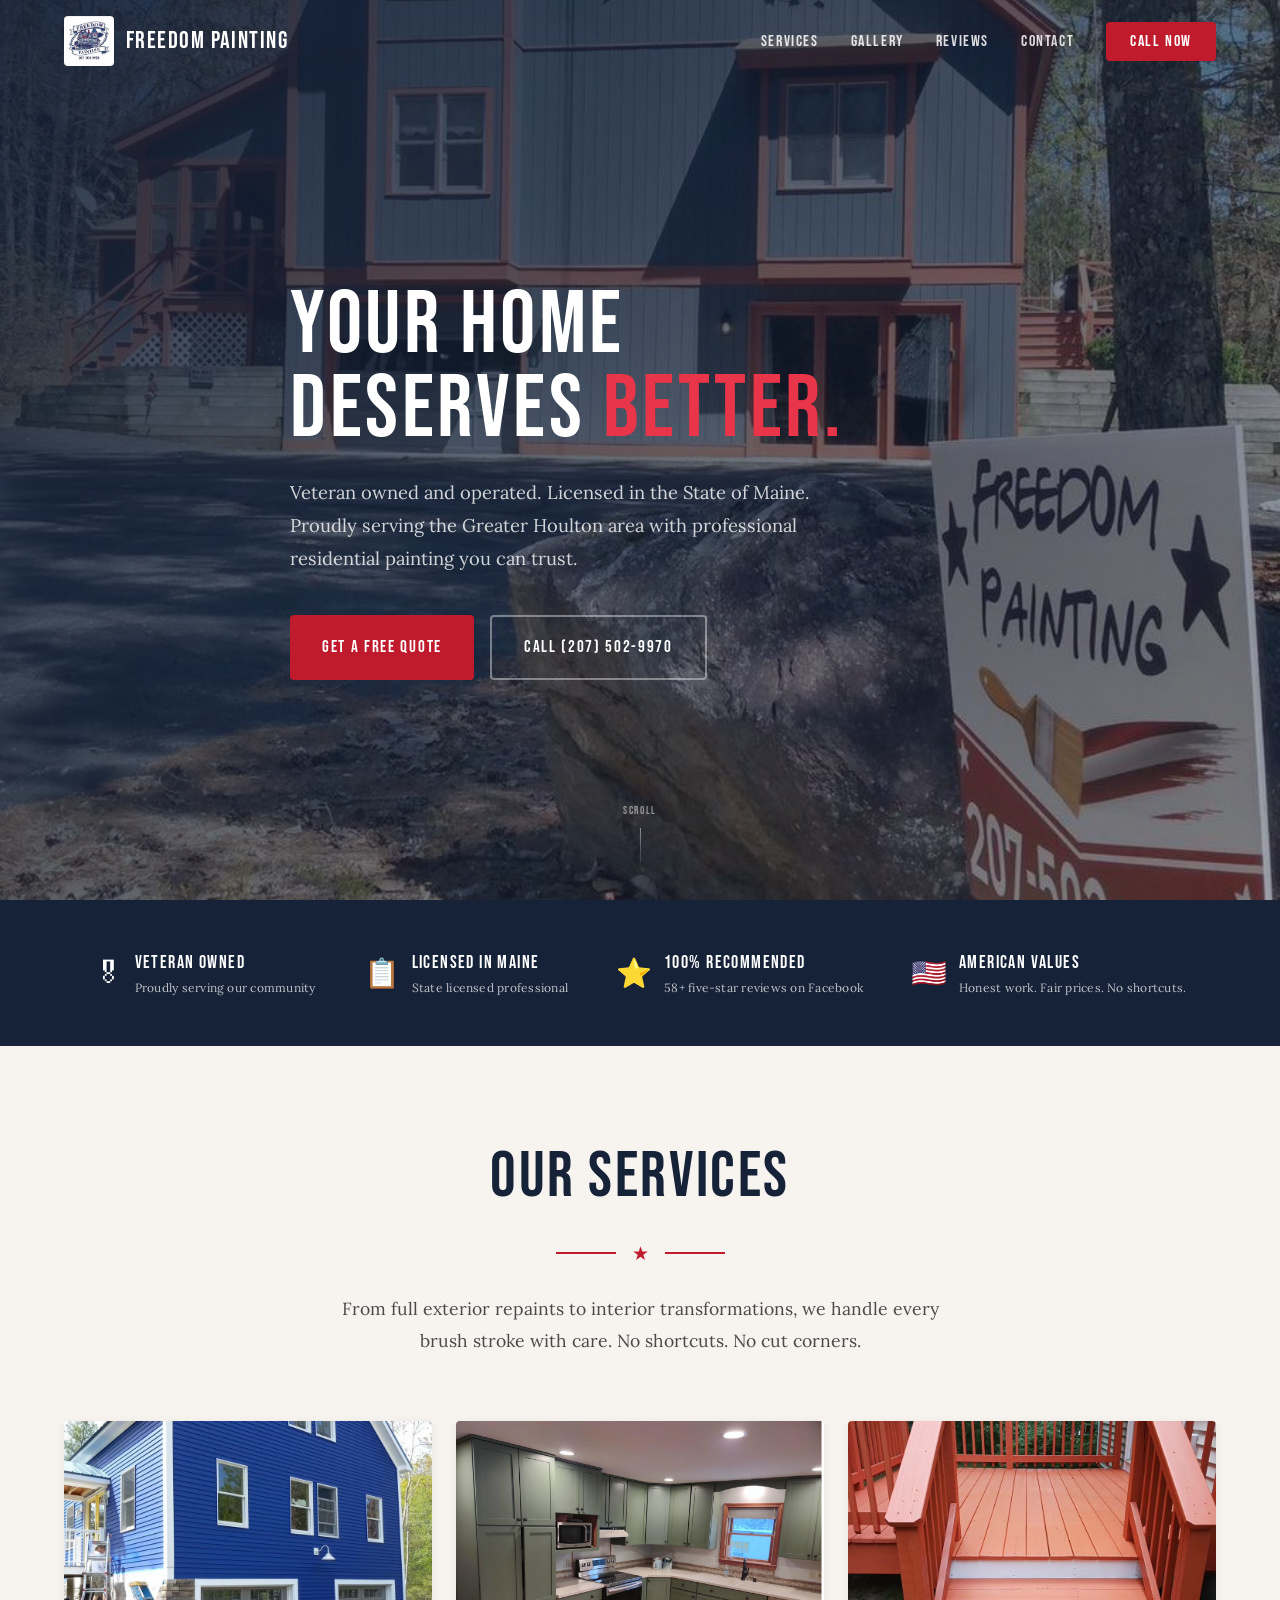
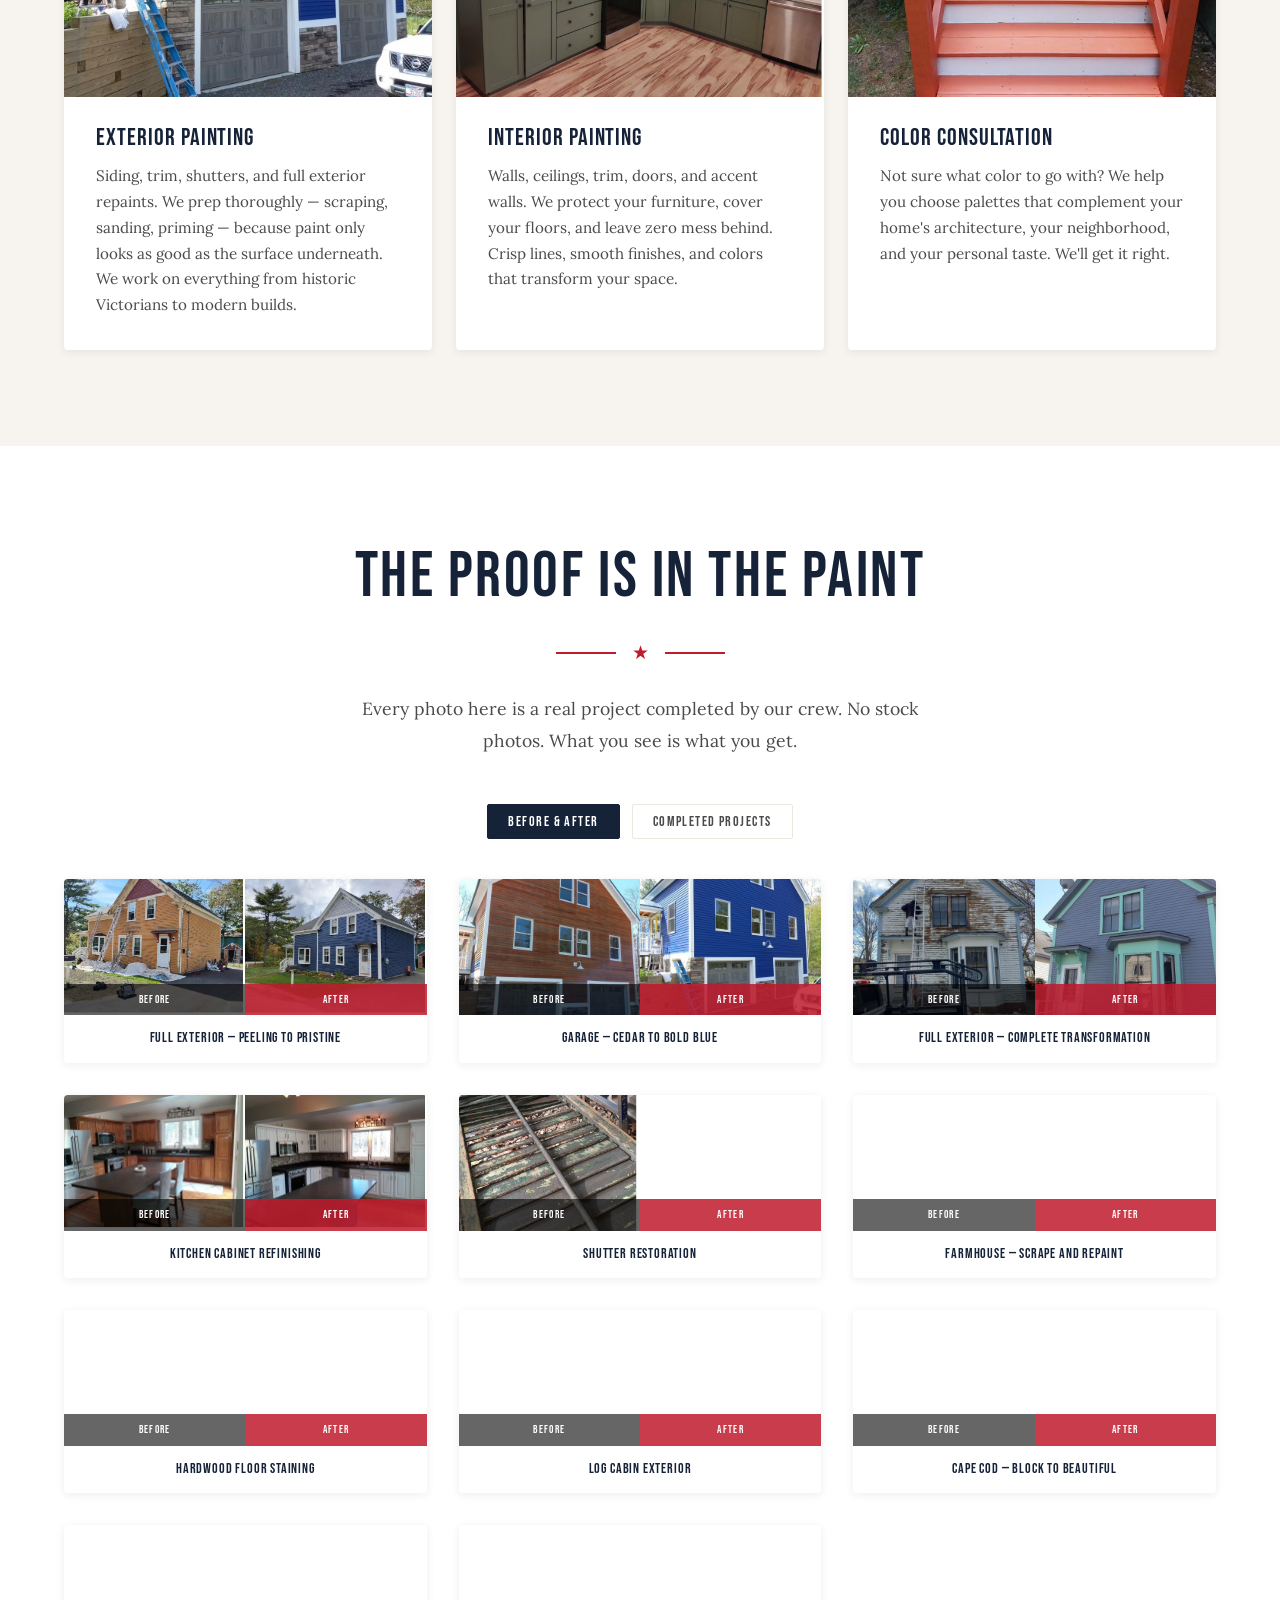
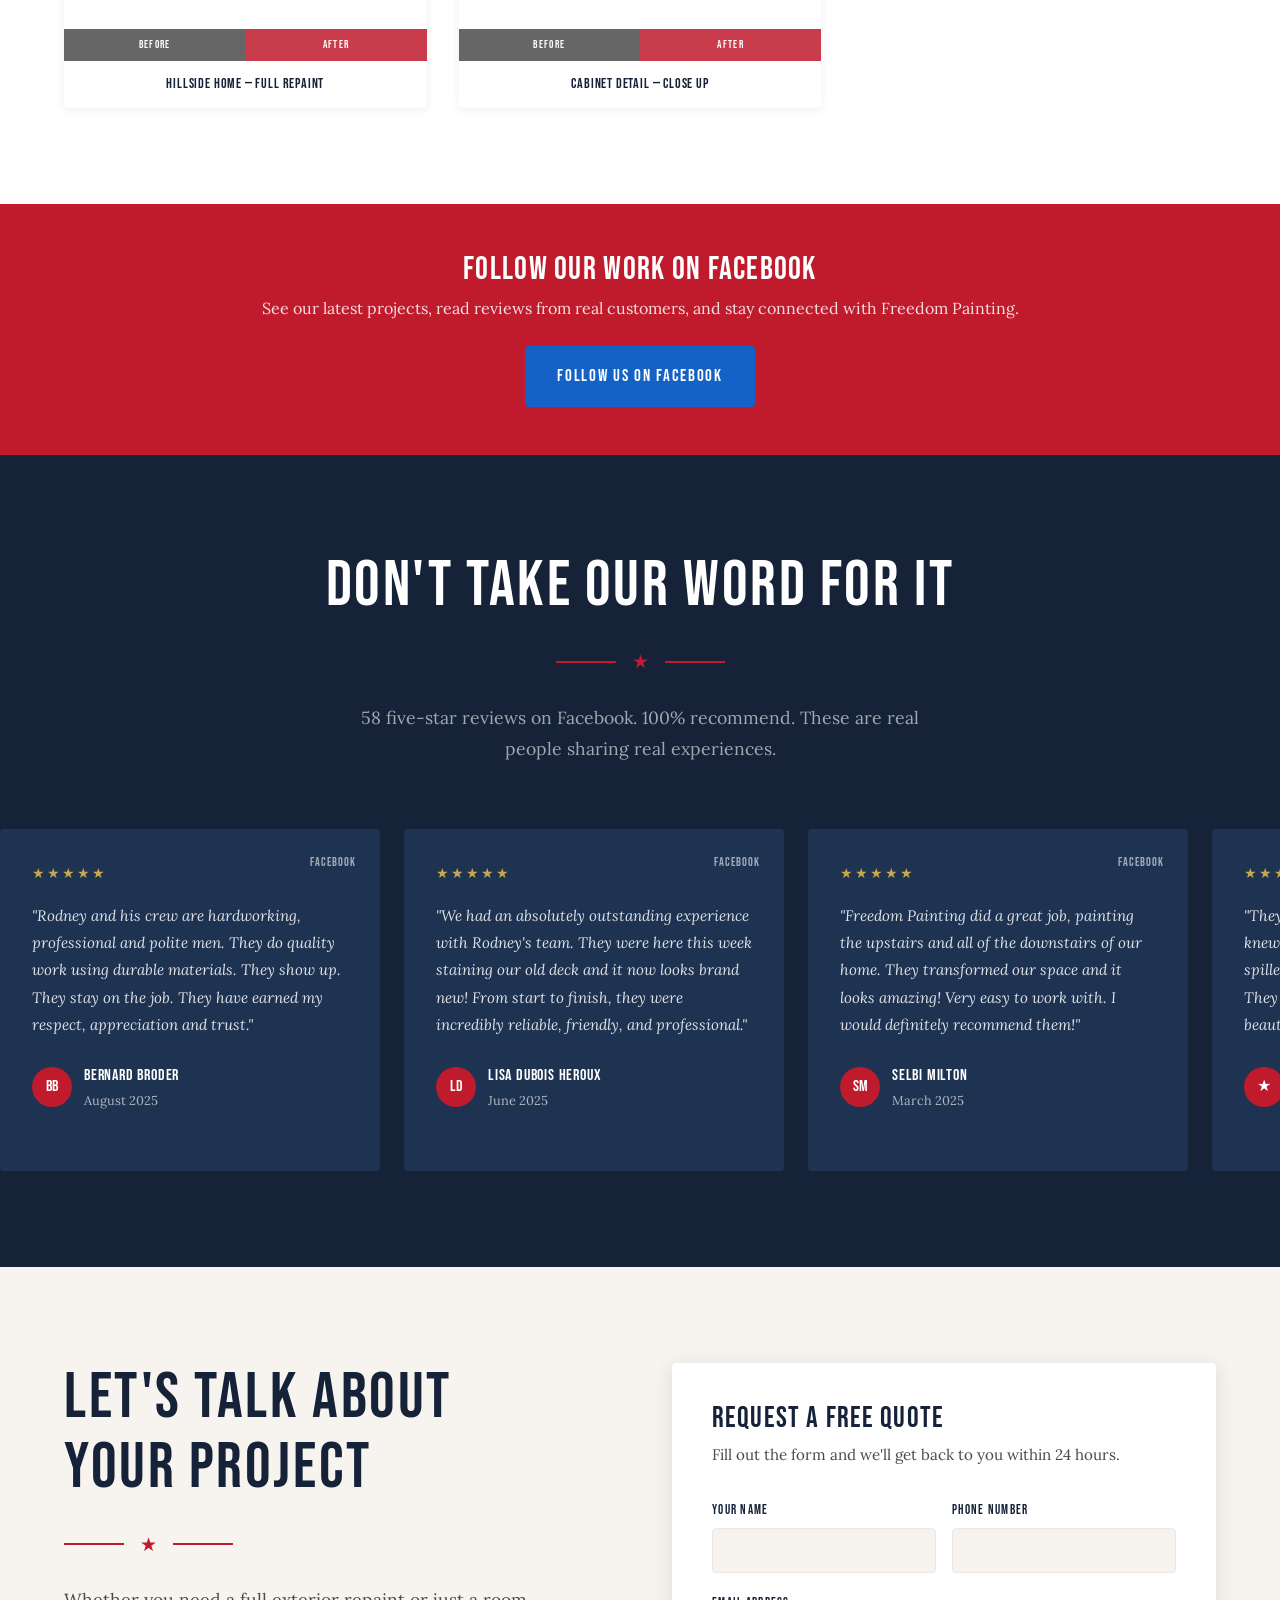
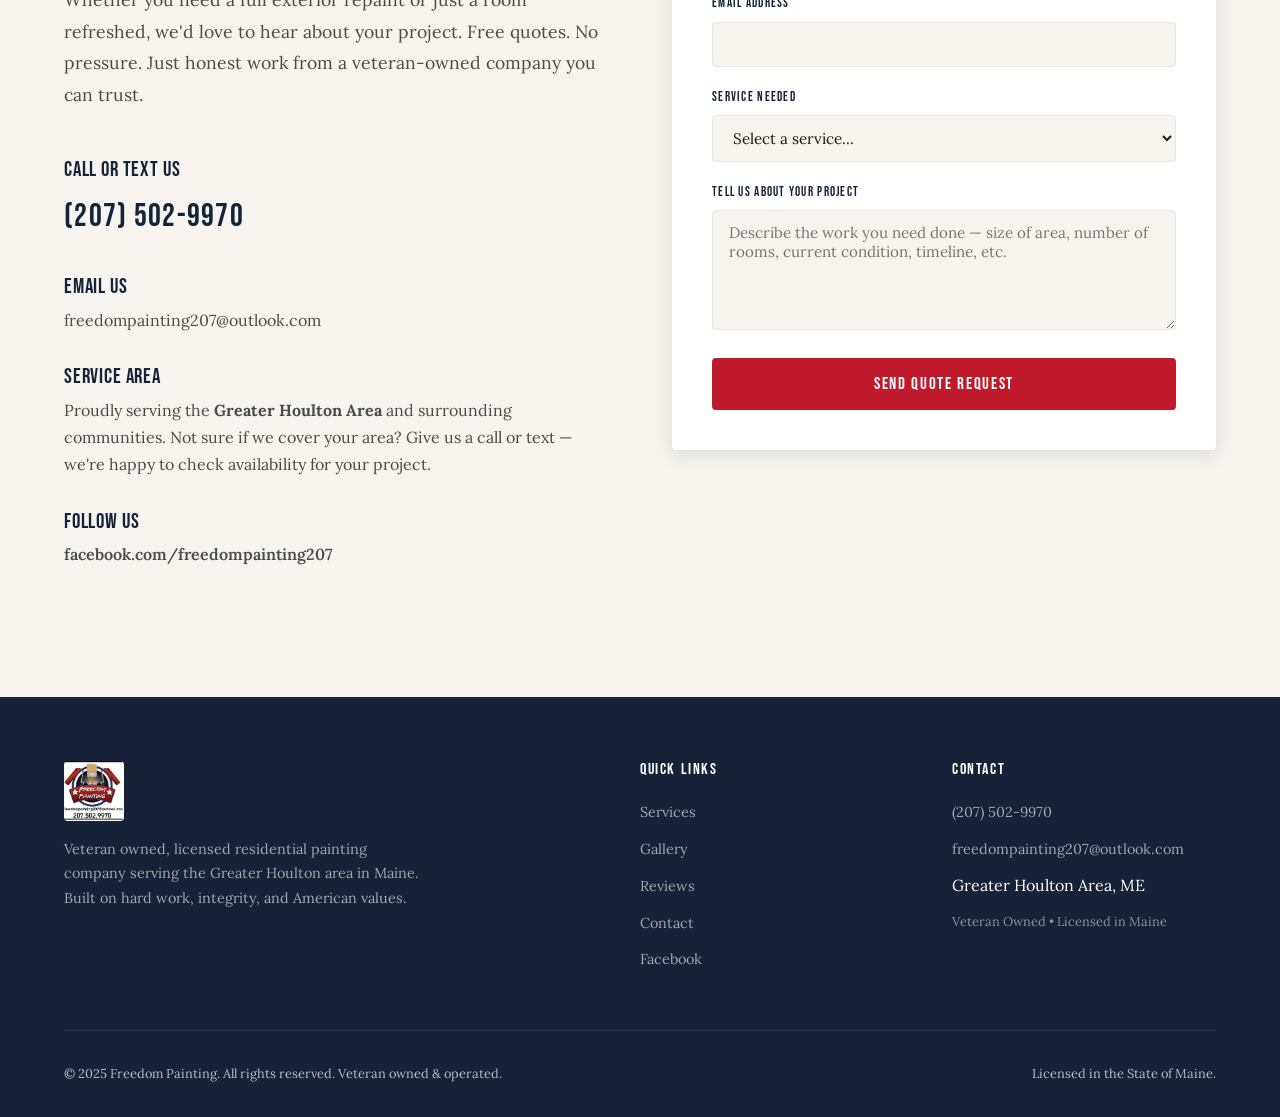
==== commit 7b98ea17: "Phase 3: SEO + perf + a11y — Lighthouse 100/100/100/100 (mobile) Accessibility (4 fixes) - Bumped op" ====
--- a/index.html
+++ b/index.html
@@ -6,6 +6,10 @@
     <title>Freedom Painting | Veteran Owned Residential Painting — Greater Houlton, ME</title>
     <meta name="description" content="Freedom Painting — veteran owned, licensed residential painting company serving the Greater Houlton area in Maine. Interior and exterior painting. 100% recommended. Call or text (207) 502-9970.">
     <link rel="canonical" href="https://freedompainting.us/">
+    <link rel="icon" type="image/png" sizes="32x32" href="/favicon-32x32.png">
+    <link rel="icon" type="image/png" sizes="16x16" href="/favicon-16x16.png">
+    <link rel="apple-touch-icon" sizes="180x180" href="/apple-touch-icon.png">
+    <link rel="preload" as="image" href="images/hero-barn-sign.jpg" fetchpriority="high">
     <meta property="og:title" content="Freedom Painting | Veteran Owned — Houlton, ME">
     <meta property="og:description" content="Veteran owned residential painting serving the Greater Houlton area. Licensed in the State of Maine. 100% recommendation rate. Call or text (207) 502-9970.">
     <meta property="og:image" content="https://freedompainting.us/images/hero-barn-sign.jpg">
@@ -136,8 +140,8 @@
         .btn-primary:hover { background: var(--red-dark); transform: translateY(-2px); box-shadow: var(--shadow-md); }
         .btn-outline { background: transparent; color: var(--white); border: 2px solid rgba(255,255,255,0.4); }
         .btn-outline:hover { border-color: var(--white); background: rgba(255,255,255,0.08); }
-        .btn-facebook { background: #1877F2; color: var(--white); }
-        .btn-facebook:hover { background: #1565C0; transform: translateY(-2px); }
+        .btn-facebook { background: #1462C5; color: var(--white); }
+        .btn-facebook:hover { background: #114F9E; transform: translateY(-2px); }
         .hero-scroll { position: absolute; bottom: 2rem; left: 50%; transform: translateX(-50%); z-index: 2; display: flex; flex-direction: column; align-items: center; gap: 0.5rem; color: rgba(255,255,255,0.5); font-family: var(--font-display); font-size: 0.7rem; letter-spacing: 0.15em; animation: float 2s ease-in-out infinite; }
         .hero-scroll-line { width: 1px; height: 40px; background: linear-gradient(to bottom, rgba(255,255,255,0.5), transparent); }
 
@@ -147,7 +151,7 @@
         .trust-item { display: flex; align-items: center; gap: 0.75rem; color: var(--white); }
         .trust-icon { font-size: 1.8rem; }
         .trust-text { font-family: var(--font-display); font-size: 1.1rem; letter-spacing: 0.08em; text-align: left; }
-        .trust-text small { display: block; font-family: var(--font-body); font-size: 0.7rem; color: rgba(255,255,255,0.5); letter-spacing: 0.02em; }
+        .trust-text small { display: block; font-family: var(--font-body); font-size: 0.75rem; color: rgba(255,255,255,0.72); letter-spacing: 0.02em; }
 
         /* SERVICES */
         .services { background: var(--cream); }
@@ -222,8 +226,8 @@
         .testimonial-author { display: flex; align-items: center; gap: 0.75rem; }
         .testimonial-avatar { width: 40px; height: 40px; border-radius: 50%; background: var(--red); display: flex; align-items: center; justify-content: center; font-family: var(--font-display); font-size: 1rem; color: var(--white); }
         .testimonial-name { font-family: var(--font-display); font-size: 1rem; letter-spacing: 0.05em; }
-        .testimonial-date { font-size: 0.8rem; color: rgba(255,255,255,0.4); }
-        .testimonial-source { position: absolute; top: 1.5rem; right: 1.5rem; font-size: 0.75rem; color: rgba(255,255,255,0.3); font-family: var(--font-display); letter-spacing: 0.08em; }
+        .testimonial-date { font-size: 0.8rem; color: rgba(255,255,255,0.65); }
+        .testimonial-source { position: absolute; top: 1.5rem; right: 1.5rem; font-size: 0.75rem; color: rgba(255,255,255,0.6); font-family: var(--font-display); letter-spacing: 0.08em; }
 
         /* CONTACT */
         .contact { background: var(--cream); }
@@ -258,7 +262,7 @@
         .footer-links li { margin-bottom: 0.6rem; }
         .footer-links a { color: rgba(255,255,255,0.6); font-size: 0.9rem; transition: var(--transition); }
         .footer-links a:hover { color: var(--white); }
-        .footer-bottom { border-top: 1px solid rgba(255,255,255,0.1); padding-top: 2rem; display: flex; justify-content: space-between; align-items: center; font-size: 0.8rem; color: rgba(255,255,255,0.4); }
+        .footer-bottom { border-top: 1px solid rgba(255,255,255,0.1); padding-top: 2rem; display: flex; justify-content: space-between; align-items: center; font-size: 0.8rem; color: rgba(255,255,255,0.7); }
 
         /* ANIMATIONS */
         @keyframes fadeInUp { from { opacity: 0; transform: translateY(24px); } to { opacity: 1; transform: translateY(0); } }
@@ -335,21 +339,21 @@
             </div>
             <div class="services-grid">
                 <div class="service-card reveal">
-                    <div class="service-photo"><img src="images/p06.jpg" alt="Full exterior house repaint completed in Houlton, Maine" loading="lazy"></div>
+                    <div class="service-photo"><img src="images/p06.jpg" alt="Full exterior house repaint completed in Houlton, Maine" loading="lazy" decoding="async"></div>
                     <div class="service-body">
                         <h3>EXTERIOR PAINTING</h3>
                         <p>Siding, trim, shutters, and full exterior repaints. We prep thoroughly &#8212; scraping, sanding, priming &#8212; because paint only looks as good as the surface underneath. We work on everything from historic Victorians to modern builds.</p>
                     </div>
                 </div>
                 <div class="service-card reveal">
-                    <div class="service-photo"><img src="images/p25.jpg" alt="Interior room repainted by Freedom Painting in Maine" loading="lazy"></div>
+                    <div class="service-photo"><img src="images/p25.jpg" alt="Interior room repainted by Freedom Painting in Maine" loading="lazy" decoding="async"></div>
                     <div class="service-body">
                         <h3>INTERIOR PAINTING</h3>
                         <p>Walls, ceilings, trim, doors, and accent walls. We protect your furniture, cover your floors, and leave zero mess behind. Crisp lines, smooth finishes, and colors that transform your space.</p>
                     </div>
                 </div>
                 <div class="service-card reveal">
-                    <div class="service-photo"><img src="images/p36.jpg" alt="Home with bold blue trim color selected with Freedom Painting" loading="lazy"></div>
+                    <div class="service-photo"><img src="images/p36.jpg" alt="Home with bold blue trim color selected with Freedom Painting" loading="lazy" decoding="async"></div>
                     <div class="service-body">
                         <h3>COLOR CONSULTATION</h3>
                         <p>Not sure what color to go with? We help you choose palettes that complement your home's architecture, your neighborhood, and your personal taste. We'll get it right.</p>
@@ -374,72 +378,72 @@
 
             <div class="gallery-section active" id="tab-beforeafter">
                 <div class="ba-grid reveal">
-                    <div class="ba-pair"><div class="ba-images"><div class="ba-side"><img src="images/b4m.jpg" alt="House exterior before painting with peeling paint in Houlton Maine" loading="lazy"><span class="ba-label before">BEFORE</span></div><div class="ba-side"><img src="images/b4k.jpg" alt="House exterior after full repaint by Freedom Painting in Houlton Maine" loading="lazy"><span class="ba-label after">AFTER</span></div></div><div class="ba-caption">Full Exterior &#8212; Peeling to Pristine</div></div>
-                    <div class="ba-pair"><div class="ba-images"><div class="ba-side"><img src="images/b43.jpg" alt="Garage with natural cedar siding before painting" loading="lazy"><span class="ba-label before">BEFORE</span></div><div class="ba-side"><img src="images/b44.jpg" alt="Garage after exterior painting with bold blue finish" loading="lazy"><span class="ba-label after">AFTER</span></div></div><div class="ba-caption">Garage &#8212; Cedar to Bold Blue</div></div>
-                    <div class="ba-pair"><div class="ba-images"><div class="ba-side"><img src="images/b48.jpg" alt="Home exterior before full repaint" loading="lazy"><span class="ba-label before">BEFORE</span></div><div class="ba-side"><img src="images/b49.jpg" alt="Home exterior after complete transformation by Freedom Painting" loading="lazy"><span class="ba-label after">AFTER</span></div></div><div class="ba-caption">Full Exterior &#8212; Complete Transformation</div></div>
-                    <div class="ba-pair"><div class="ba-images"><div class="ba-side"><img src="images/b4cab.jpg" alt="Kitchen cabinets before refinishing" loading="lazy"><span class="ba-label before">BEFORE</span></div><div class="ba-side"><img src="images/b4cab2.jpg" alt="Kitchen cabinets after professional refinishing" loading="lazy"><span class="ba-label after">AFTER</span></div></div><div class="ba-caption">Kitchen Cabinet Refinishing</div></div>
-                    <div class="ba-pair"><div class="ba-images"><div class="ba-side"><img src="images/b4shu.jpg" alt="Worn shutters before restoration" loading="lazy"><span class="ba-label before">BEFORE</span></div><div class="ba-side"><img src="images/b4shutt.jpg" alt="Shutters after professional restoration and repainting" loading="lazy"><span class="ba-label after">AFTER</span></div></div><div class="ba-caption">Shutter Restoration</div></div>
-                    <div class="ba-pair"><div class="ba-images"><div class="ba-side"><img src="images/b45.jpg" alt="Farmhouse exterior with peeling paint before scraping" loading="lazy"><span class="ba-label before">BEFORE</span></div><div class="ba-side"><img src="images/b46.jpg" alt="Farmhouse after scraping and exterior repaint" loading="lazy"><span class="ba-label after">AFTER</span></div></div><div class="ba-caption">Farmhouse &#8212; Scrape and Repaint</div></div>
-                    <div class="ba-pair"><div class="ba-images"><div class="ba-side"><img src="images/b4floor.jpg" alt="Hardwood floor before staining" loading="lazy"><span class="ba-label before">BEFORE</span></div><div class="ba-side"><img src="images/b4floor2.jpg" alt="Hardwood floor after professional staining" loading="lazy"><span class="ba-label after">AFTER</span></div></div><div class="ba-caption">Hardwood Floor Staining</div></div>
-                    <div class="ba-pair"><div class="ba-images"><div class="ba-side"><img src="images/b41.jpg" alt="Log cabin exterior before painting" loading="lazy"><span class="ba-label before">BEFORE</span></div><div class="ba-side"><img src="images/b42.jpg" alt="Log cabin after exterior painting and staining" loading="lazy"><span class="ba-label after">AFTER</span></div></div><div class="ba-caption">Log Cabin Exterior</div></div>
-                    <div class="ba-pair"><div class="ba-images"><div class="ba-side"><img src="images/b499.jpg" alt="Cape Cod style home with concrete block before painting" loading="lazy"><span class="ba-label before">BEFORE</span></div><div class="ba-side"><img src="images/b4999.jpg" alt="Cape Cod home after full exterior painting transformation" loading="lazy"><span class="ba-label after">AFTER</span></div></div><div class="ba-caption">Cape Cod &#8212; Block to Beautiful</div></div>
-                    <div class="ba-pair"><div class="ba-images"><div class="ba-side"><img src="images/b4y.jpg" alt="Hillside home before full exterior repaint" loading="lazy"><span class="ba-label before">BEFORE</span></div><div class="ba-side"><img src="images/b4o.jpg" alt="Hillside home after full exterior repaint by Freedom Painting" loading="lazy"><span class="ba-label after">AFTER</span></div></div><div class="ba-caption">Hillside Home &#8212; Full Repaint</div></div>
-                    <div class="ba-pair"><div class="ba-images"><div class="ba-side"><img src="images/b4caba.jpg" alt="Cabinet detail before refinishing close up" loading="lazy"><span class="ba-label before">BEFORE</span></div><div class="ba-side"><img src="images/b4cabb.jpg" alt="Cabinet detail after professional refinishing close up" loading="lazy"><span class="ba-label after">AFTER</span></div></div><div class="ba-caption">Cabinet Detail &#8212; Close Up</div></div>
+                    <div class="ba-pair"><div class="ba-images"><div class="ba-side"><img src="images/b4m.jpg" alt="House exterior before painting with peeling paint in Houlton Maine" loading="lazy" decoding="async"><span class="ba-label before">BEFORE</span></div><div class="ba-side"><img src="images/b4k.jpg" alt="House exterior after full repaint by Freedom Painting in Houlton Maine" loading="lazy" decoding="async"><span class="ba-label after">AFTER</span></div></div><div class="ba-caption">Full Exterior &#8212; Peeling to Pristine</div></div>
+                    <div class="ba-pair"><div class="ba-images"><div class="ba-side"><img src="images/b43.jpg" alt="Garage with natural cedar siding before painting" loading="lazy" decoding="async"><span class="ba-label before">BEFORE</span></div><div class="ba-side"><img src="images/b44.jpg" alt="Garage after exterior painting with bold blue finish" loading="lazy" decoding="async"><span class="ba-label after">AFTER</span></div></div><div class="ba-caption">Garage &#8212; Cedar to Bold Blue</div></div>
+                    <div class="ba-pair"><div class="ba-images"><div class="ba-side"><img src="images/b48.jpg" alt="Home exterior before full repaint" loading="lazy" decoding="async"><span class="ba-label before">BEFORE</span></div><div class="ba-side"><img src="images/b49.jpg" alt="Home exterior after complete transformation by Freedom Painting" loading="lazy" decoding="async"><span class="ba-label after">AFTER</span></div></div><div class="ba-caption">Full Exterior &#8212; Complete Transformation</div></div>
+                    <div class="ba-pair"><div class="ba-images"><div class="ba-side"><img src="images/b4cab.jpg" alt="Kitchen cabinets before refinishing" loading="lazy" decoding="async"><span class="ba-label before">BEFORE</span></div><div class="ba-side"><img src="images/b4cab2.jpg" alt="Kitchen cabinets after professional refinishing" loading="lazy" decoding="async"><span class="ba-label after">AFTER</span></div></div><div class="ba-caption">Kitchen Cabinet Refinishing</div></div>
+                    <div class="ba-pair"><div class="ba-images"><div class="ba-side"><img src="images/b4shu.jpg" alt="Worn shutters before restoration" loading="lazy" decoding="async"><span class="ba-label before">BEFORE</span></div><div class="ba-side"><img src="images/b4shutt.jpg" alt="Shutters after professional restoration and repainting" loading="lazy" decoding="async"><span class="ba-label after">AFTER</span></div></div><div class="ba-caption">Shutter Restoration</div></div>
+                    <div class="ba-pair"><div class="ba-images"><div class="ba-side"><img src="images/b45.jpg" alt="Farmhouse exterior with peeling paint before scraping" loading="lazy" decoding="async"><span class="ba-label before">BEFORE</span></div><div class="ba-side"><img src="images/b46.jpg" alt="Farmhouse after scraping and exterior repaint" loading="lazy" decoding="async"><span class="ba-label after">AFTER</span></div></div><div class="ba-caption">Farmhouse &#8212; Scrape and Repaint</div></div>
+                    <div class="ba-pair"><div class="ba-images"><div class="ba-side"><img src="images/b4floor.jpg" alt="Hardwood floor before staining" loading="lazy" decoding="async"><span class="ba-label before">BEFORE</span></div><div class="ba-side"><img src="images/b4floor2.jpg" alt="Hardwood floor after professional staining" loading="lazy" decoding="async"><span class="ba-label after">AFTER</span></div></div><div class="ba-caption">Hardwood Floor Staining</div></div>
+                    <div class="ba-pair"><div class="ba-images"><div class="ba-side"><img src="images/b41.jpg" alt="Log cabin exterior before painting" loading="lazy" decoding="async"><span class="ba-label before">BEFORE</span></div><div class="ba-side"><img src="images/b42.jpg" alt="Log cabin after exterior painting and staining" loading="lazy" decoding="async"><span class="ba-label after">AFTER</span></div></div><div class="ba-caption">Log Cabin Exterior</div></div>
+                    <div class="ba-pair"><div class="ba-images"><div class="ba-side"><img src="images/b499.jpg" alt="Cape Cod style home with concrete block before painting" loading="lazy" decoding="async"><span class="ba-label before">BEFORE</span></div><div class="ba-side"><img src="images/b4999.jpg" alt="Cape Cod home after full exterior painting transformation" loading="lazy" decoding="async"><span class="ba-label after">AFTER</span></div></div><div class="ba-caption">Cape Cod &#8212; Block to Beautiful</div></div>
+                    <div class="ba-pair"><div class="ba-images"><div class="ba-side"><img src="images/b4y.jpg" alt="Hillside home before full exterior repaint" loading="lazy" decoding="async"><span class="ba-label before">BEFORE</span></div><div class="ba-side"><img src="images/b4o.jpg" alt="Hillside home after full exterior repaint by Freedom Painting" loading="lazy" decoding="async"><span class="ba-label after">AFTER</span></div></div><div class="ba-caption">Hillside Home &#8212; Full Repaint</div></div>
+                    <div class="ba-pair"><div class="ba-images"><div class="ba-side"><img src="images/b4caba.jpg" alt="Cabinet detail before refinishing close up" loading="lazy" decoding="async"><span class="ba-label before">BEFORE</span></div><div class="ba-side"><img src="images/b4cabb.jpg" alt="Cabinet detail after professional refinishing close up" loading="lazy" decoding="async"><span class="ba-label after">AFTER</span></div></div><div class="ba-caption">Cabinet Detail &#8212; Close Up</div></div>
                 </div>
             </div>
 
             <div class="gallery-section" id="tab-projects">
                 <div class="projects-grid reveal" id="projectsGrid">
-                    <div class="project-item wide" onclick="openLightbox(0)"><img src="images/p01.jpg" alt="Deck staining and restoration project in Houlton Maine" loading="lazy"></div>
-                    <div class="project-item" onclick="openLightbox(1)"><img src="images/p02.jpg" alt="Deck lattice painting detail" loading="lazy"></div>
-                    <div class="project-item" onclick="openLightbox(2)"><img src="images/p03.jpg" alt="Interior wall painting by Freedom Painting" loading="lazy"></div>
-                    <div class="project-item" onclick="openLightbox(3)"><img src="images/p04.jpg" alt="Yellow cottage exterior painting" loading="lazy"></div>
-                    <div class="project-item" onclick="openLightbox(4)"><img src="images/p05.jpg" alt="Fence staining and painting project" loading="lazy"></div>
-                    <div class="project-item wide" onclick="openLightbox(5)"><img src="images/p06.jpg" alt="Full exterior house painting in Maine" loading="lazy"></div>
-                    <div class="project-item" onclick="openLightbox(6)"><img src="images/p07.jpg" alt="Exterior trim and detail painting" loading="lazy"></div>
-                    <div class="project-item" onclick="openLightbox(7)"><img src="images/p08.jpg" alt="Lakehouse exterior painting project" loading="lazy"></div>
-                    <div class="project-item" onclick="openLightbox(8)"><img src="images/p09.jpg" alt="Interior painting detail work" loading="lazy"></div>
-                    <div class="project-item wide" onclick="openLightbox(9)"><img src="images/p11.jpg" alt="Residential exterior painting in Aroostook County" loading="lazy"></div>
-                    <div class="project-item" onclick="openLightbox(10)"><img src="images/p12.jpg" alt="Home exterior painting project" loading="lazy"></div>
-                    <div class="project-item" onclick="openLightbox(11)"><img src="images/p13.jpg" alt="Full exterior residential repaint" loading="lazy"></div>
-                    <div class="project-item" onclick="openLightbox(12)"><img src="images/p14.jpg" alt="Kitchen cabinet painting and refinishing" loading="lazy"></div>
-                    <div class="project-item" onclick="openLightbox(13)"><img src="images/p15.jpg" alt="White Victorian home exterior painting" loading="lazy"></div>
-                    <div class="project-item wide" onclick="openLightbox(14)"><img src="images/p16.jpg" alt="House exterior painting by veteran owned Freedom Painting" loading="lazy"></div>
-                    <div class="project-item" onclick="openLightbox(15)"><img src="images/p17.jpg" alt="Barn exterior painting and staining" loading="lazy"></div>
-                    <div class="project-item" onclick="openLightbox(16)"><img src="images/p18.jpg" alt="Exterior painting detail and trim work" loading="lazy"></div>
-                    <div class="project-item" onclick="openLightbox(17)"><img src="images/p20.jpg" alt="Residential exterior painting project" loading="lazy"></div>
-                    <div class="project-item wide" onclick="openLightbox(18)"><img src="images/p21.jpg" alt="Painting detail work close up" loading="lazy"></div>
-                    <div class="project-item" onclick="openLightbox(19)"><img src="images/p22.jpg" alt="Home exterior painting in Greater Houlton area" loading="lazy"></div>
-                    <div class="project-item" onclick="openLightbox(20)"><img src="images/p23.jpg" alt="Barn and cabin exterior painting and staining" loading="lazy"></div>
-                    <div class="project-item" onclick="openLightbox(21)"><img src="images/p24.jpg" alt="Blue exterior house painting" loading="lazy"></div>
-                    <div class="project-item" onclick="openLightbox(22)"><img src="images/p25.jpg" alt="Interior room painting by Freedom Painting" loading="lazy"></div>
-                    <div class="project-item wide" onclick="openLightbox(23)"><img src="images/p26.jpg" alt="Full house exterior painting" loading="lazy"></div>
-                    <div class="project-item" onclick="openLightbox(24)"><img src="images/p27.jpg" alt="Exterior residential painting" loading="lazy"></div>
-                    <div class="project-item" onclick="openLightbox(25)"><img src="images/p29.jpg" alt="Exterior painting detail and finish work" loading="lazy"></div>
-                    <div class="project-item" onclick="openLightbox(26)"><img src="images/p30.jpg" alt="Completed residential painting project in Maine" loading="lazy"></div>
-                    <div class="project-item wide" onclick="openLightbox(27)"><img src="images/p31.jpg" alt="Exterior house painting project" loading="lazy"></div>
-                    <div class="project-item" onclick="openLightbox(28)"><img src="images/p32.jpg" alt="Home exterior painting" loading="lazy"></div>
-                    <div class="project-item" onclick="openLightbox(29)"><img src="images/p33.jpg" alt="Painting detail and trim work" loading="lazy"></div>
-                    <div class="project-item" onclick="openLightbox(30)"><img src="images/p34.jpg" alt="Completed exterior painting project" loading="lazy"></div>
-                    <div class="project-item" onclick="openLightbox(31)"><img src="images/p35.jpg" alt="Kitchen painting project" loading="lazy"></div>
-                    <div class="project-item wide" onclick="openLightbox(32)"><img src="images/p36.jpg" alt="House with blue trim exterior painting" loading="lazy"></div>
-                    <div class="project-item" onclick="openLightbox(33)"><img src="images/p37.jpg" alt="Red siding exterior painting" loading="lazy"></div>
-                    <div class="project-item" onclick="openLightbox(34)"><img src="images/p38.jpg" alt="Barn style building exterior painting" loading="lazy"></div>
-                    <div class="project-item" onclick="openLightbox(35)"><img src="images/p39.jpg" alt="Residential exterior painting" loading="lazy"></div>
-                    <div class="project-item" onclick="openLightbox(36)"><img src="images/p40.jpg" alt="House exterior painting project" loading="lazy"></div>
-                    <div class="project-item wide" onclick="openLightbox(37)"><img src="images/p41.jpg" alt="Full exterior residential painting" loading="lazy"></div>
-                    <div class="project-item" onclick="openLightbox(38)"><img src="images/p42.jpg" alt="Modern blue exterior house painting" loading="lazy"></div>
-                    <div class="project-item" onclick="openLightbox(39)"><img src="images/p43.jpg" alt="White colonial home exterior painting" loading="lazy"></div>
-                    <div class="project-item" onclick="openLightbox(40)"><img src="images/p44.jpg" alt="Victorian home exterior painting" loading="lazy"></div>
-                    <div class="project-item" onclick="openLightbox(41)"><img src="images/p45.jpg" alt="Green Victorian home exterior painting in Maine" loading="lazy"></div>
-                    <div class="project-item wide" onclick="openLightbox(42)"><img src="images/p46.jpg" alt="Victorian home full exterior painting wide view" loading="lazy"></div>
-                    <div class="project-item" onclick="openLightbox(43)"><img src="images/p47.jpg" alt="Yellow house exterior painting" loading="lazy"></div>
-                    <div class="project-item" onclick="openLightbox(44)"><img src="images/p48.jpg" alt="Home exterior painting" loading="lazy"></div>
-                    <div class="project-item wide" onclick="openLightbox(45)"><img src="images/p51.jpg" alt="Victorian home full exterior painting project" loading="lazy"></div>
-                    <div class="project-item" onclick="openLightbox(46)"><img src="images/p52.jpg" alt="Porch and columns painting and restoration" loading="lazy"></div>
-                    <div class="project-item" onclick="openLightbox(47)"><img src="images/p53.jpg" alt="Freedom Painting crew at work on exterior project" loading="lazy"></div>
-                    <div class="project-item" onclick="openLightbox(48)"><img src="images/p54.jpg" alt="Cabin exterior painting detail" loading="lazy"></div>
-                    <div class="project-item" onclick="openLightbox(49)"><img src="images/p55.jpg" alt="Cabin exterior painting project" loading="lazy"></div>
+                    <div class="project-item wide" onclick="openLightbox(0)"><img src="images/p01.jpg" alt="Deck staining and restoration project in Houlton Maine" loading="lazy" decoding="async"></div>
+                    <div class="project-item" onclick="openLightbox(1)"><img src="images/p02.jpg" alt="Deck lattice painting detail" loading="lazy" decoding="async"></div>
+                    <div class="project-item" onclick="openLightbox(2)"><img src="images/p03.jpg" alt="Interior wall painting by Freedom Painting" loading="lazy" decoding="async"></div>
+                    <div class="project-item" onclick="openLightbox(3)"><img src="images/p04.jpg" alt="Yellow cottage exterior painting" loading="lazy" decoding="async"></div>
+                    <div class="project-item" onclick="openLightbox(4)"><img src="images/p05.jpg" alt="Fence staining and painting project" loading="lazy" decoding="async"></div>
+                    <div class="project-item wide" onclick="openLightbox(5)"><img src="images/p06.jpg" alt="Full exterior house painting in Maine" loading="lazy" decoding="async"></div>
+                    <div class="project-item" onclick="openLightbox(6)"><img src="images/p07.jpg" alt="Exterior trim and detail painting" loading="lazy" decoding="async"></div>
+                    <div class="project-item" onclick="openLightbox(7)"><img src="images/p08.jpg" alt="Lakehouse exterior painting project" loading="lazy" decoding="async"></div>
+                    <div class="project-item" onclick="openLightbox(8)"><img src="images/p09.jpg" alt="Interior painting detail work" loading="lazy" decoding="async"></div>
+                    <div class="project-item wide" onclick="openLightbox(9)"><img src="images/p11.jpg" alt="Residential exterior painting in Aroostook County" loading="lazy" decoding="async"></div>
+                    <div class="project-item" onclick="openLightbox(10)"><img src="images/p12.jpg" alt="Home exterior painting project" loading="lazy" decoding="async"></div>
+                    <div class="project-item" onclick="openLightbox(11)"><img src="images/p13.jpg" alt="Full exterior residential repaint" loading="lazy" decoding="async"></div>
+                    <div class="project-item" onclick="openLightbox(12)"><img src="images/p14.jpg" alt="Kitchen cabinet painting and refinishing" loading="lazy" decoding="async"></div>
+                    <div class="project-item" onclick="openLightbox(13)"><img src="images/p15.jpg" alt="White Victorian home exterior painting" loading="lazy" decoding="async"></div>
+                    <div class="project-item wide" onclick="openLightbox(14)"><img src="images/p16.jpg" alt="House exterior painting by veteran owned Freedom Painting" loading="lazy" decoding="async"></div>
+                    <div class="project-item" onclick="openLightbox(15)"><img src="images/p17.jpg" alt="Barn exterior painting and staining" loading="lazy" decoding="async"></div>
+                    <div class="project-item" onclick="openLightbox(16)"><img src="images/p18.jpg" alt="Exterior painting detail and trim work" loading="lazy" decoding="async"></div>
+                    <div class="project-item" onclick="openLightbox(17)"><img src="images/p20.jpg" alt="Residential exterior painting project" loading="lazy" decoding="async"></div>
+                    <div class="project-item wide" onclick="openLightbox(18)"><img src="images/p21.jpg" alt="Painting detail work close up" loading="lazy" decoding="async"></div>
+                    <div class="project-item" onclick="openLightbox(19)"><img src="images/p22.jpg" alt="Home exterior painting in Greater Houlton area" loading="lazy" decoding="async"></div>
+                    <div class="project-item" onclick="openLightbox(20)"><img src="images/p23.jpg" alt="Barn and cabin exterior painting and staining" loading="lazy" decoding="async"></div>
+                    <div class="project-item" onclick="openLightbox(21)"><img src="images/p24.jpg" alt="Blue exterior house painting" loading="lazy" decoding="async"></div>
+                    <div class="project-item" onclick="openLightbox(22)"><img src="images/p25.jpg" alt="Interior room painting by Freedom Painting" loading="lazy" decoding="async"></div>
+                    <div class="project-item wide" onclick="openLightbox(23)"><img src="images/p26.jpg" alt="Full house exterior painting" loading="lazy" decoding="async"></div>
+                    <div class="project-item" onclick="openLightbox(24)"><img src="images/p27.jpg" alt="Exterior residential painting" loading="lazy" decoding="async"></div>
+                    <div class="project-item" onclick="openLightbox(25)"><img src="images/p29.jpg" alt="Exterior painting detail and finish work" loading="lazy" decoding="async"></div>
+                    <div class="project-item" onclick="openLightbox(26)"><img src="images/p30.jpg" alt="Completed residential painting project in Maine" loading="lazy" decoding="async"></div>
+                    <div class="project-item wide" onclick="openLightbox(27)"><img src="images/p31.jpg" alt="Exterior house painting project" loading="lazy" decoding="async"></div>
+                    <div class="project-item" onclick="openLightbox(28)"><img src="images/p32.jpg" alt="Home exterior painting" loading="lazy" decoding="async"></div>
+                    <div class="project-item" onclick="openLightbox(29)"><img src="images/p33.jpg" alt="Painting detail and trim work" loading="lazy" decoding="async"></div>
+                    <div class="project-item" onclick="openLightbox(30)"><img src="images/p34.jpg" alt="Completed exterior painting project" loading="lazy" decoding="async"></div>
+                    <div class="project-item" onclick="openLightbox(31)"><img src="images/p35.jpg" alt="Kitchen painting project" loading="lazy" decoding="async"></div>
+                    <div class="project-item wide" onclick="openLightbox(32)"><img src="images/p36.jpg" alt="House with blue trim exterior painting" loading="lazy" decoding="async"></div>
+                    <div class="project-item" onclick="openLightbox(33)"><img src="images/p37.jpg" alt="Red siding exterior painting" loading="lazy" decoding="async"></div>
+                    <div class="project-item" onclick="openLightbox(34)"><img src="images/p38.jpg" alt="Barn style building exterior painting" loading="lazy" decoding="async"></div>
+                    <div class="project-item" onclick="openLightbox(35)"><img src="images/p39.jpg" alt="Residential exterior painting" loading="lazy" decoding="async"></div>
+                    <div class="project-item" onclick="openLightbox(36)"><img src="images/p40.jpg" alt="House exterior painting project" loading="lazy" decoding="async"></div>
+                    <div class="project-item wide" onclick="openLightbox(37)"><img src="images/p41.jpg" alt="Full exterior residential painting" loading="lazy" decoding="async"></div>
+                    <div class="project-item" onclick="openLightbox(38)"><img src="images/p42.jpg" alt="Modern blue exterior house painting" loading="lazy" decoding="async"></div>
+                    <div class="project-item" onclick="openLightbox(39)"><img src="images/p43.jpg" alt="White colonial home exterior painting" loading="lazy" decoding="async"></div>
+                    <div class="project-item" onclick="openLightbox(40)"><img src="images/p44.jpg" alt="Victorian home exterior painting" loading="lazy" decoding="async"></div>
+                    <div class="project-item" onclick="openLightbox(41)"><img src="images/p45.jpg" alt="Green Victorian home exterior painting in Maine" loading="lazy" decoding="async"></div>
+                    <div class="project-item wide" onclick="openLightbox(42)"><img src="images/p46.jpg" alt="Victorian home full exterior painting wide view" loading="lazy" decoding="async"></div>
+                    <div class="project-item" onclick="openLightbox(43)"><img src="images/p47.jpg" alt="Yellow house exterior painting" loading="lazy" decoding="async"></div>
+                    <div class="project-item" onclick="openLightbox(44)"><img src="images/p48.jpg" alt="Home exterior painting" loading="lazy" decoding="async"></div>
+                    <div class="project-item wide" onclick="openLightbox(45)"><img src="images/p51.jpg" alt="Victorian home full exterior painting project" loading="lazy" decoding="async"></div>
+                    <div class="project-item" onclick="openLightbox(46)"><img src="images/p52.jpg" alt="Porch and columns painting and restoration" loading="lazy" decoding="async"></div>
+                    <div class="project-item" onclick="openLightbox(47)"><img src="images/p53.jpg" alt="Freedom Painting crew at work on exterior project" loading="lazy" decoding="async"></div>
+                    <div class="project-item" onclick="openLightbox(48)"><img src="images/p54.jpg" alt="Cabin exterior painting detail" loading="lazy" decoding="async"></div>
+                    <div class="project-item" onclick="openLightbox(49)"><img src="images/p55.jpg" alt="Cabin exterior painting project" loading="lazy" decoding="async"></div>
                 </div>
             </div>
         </div>
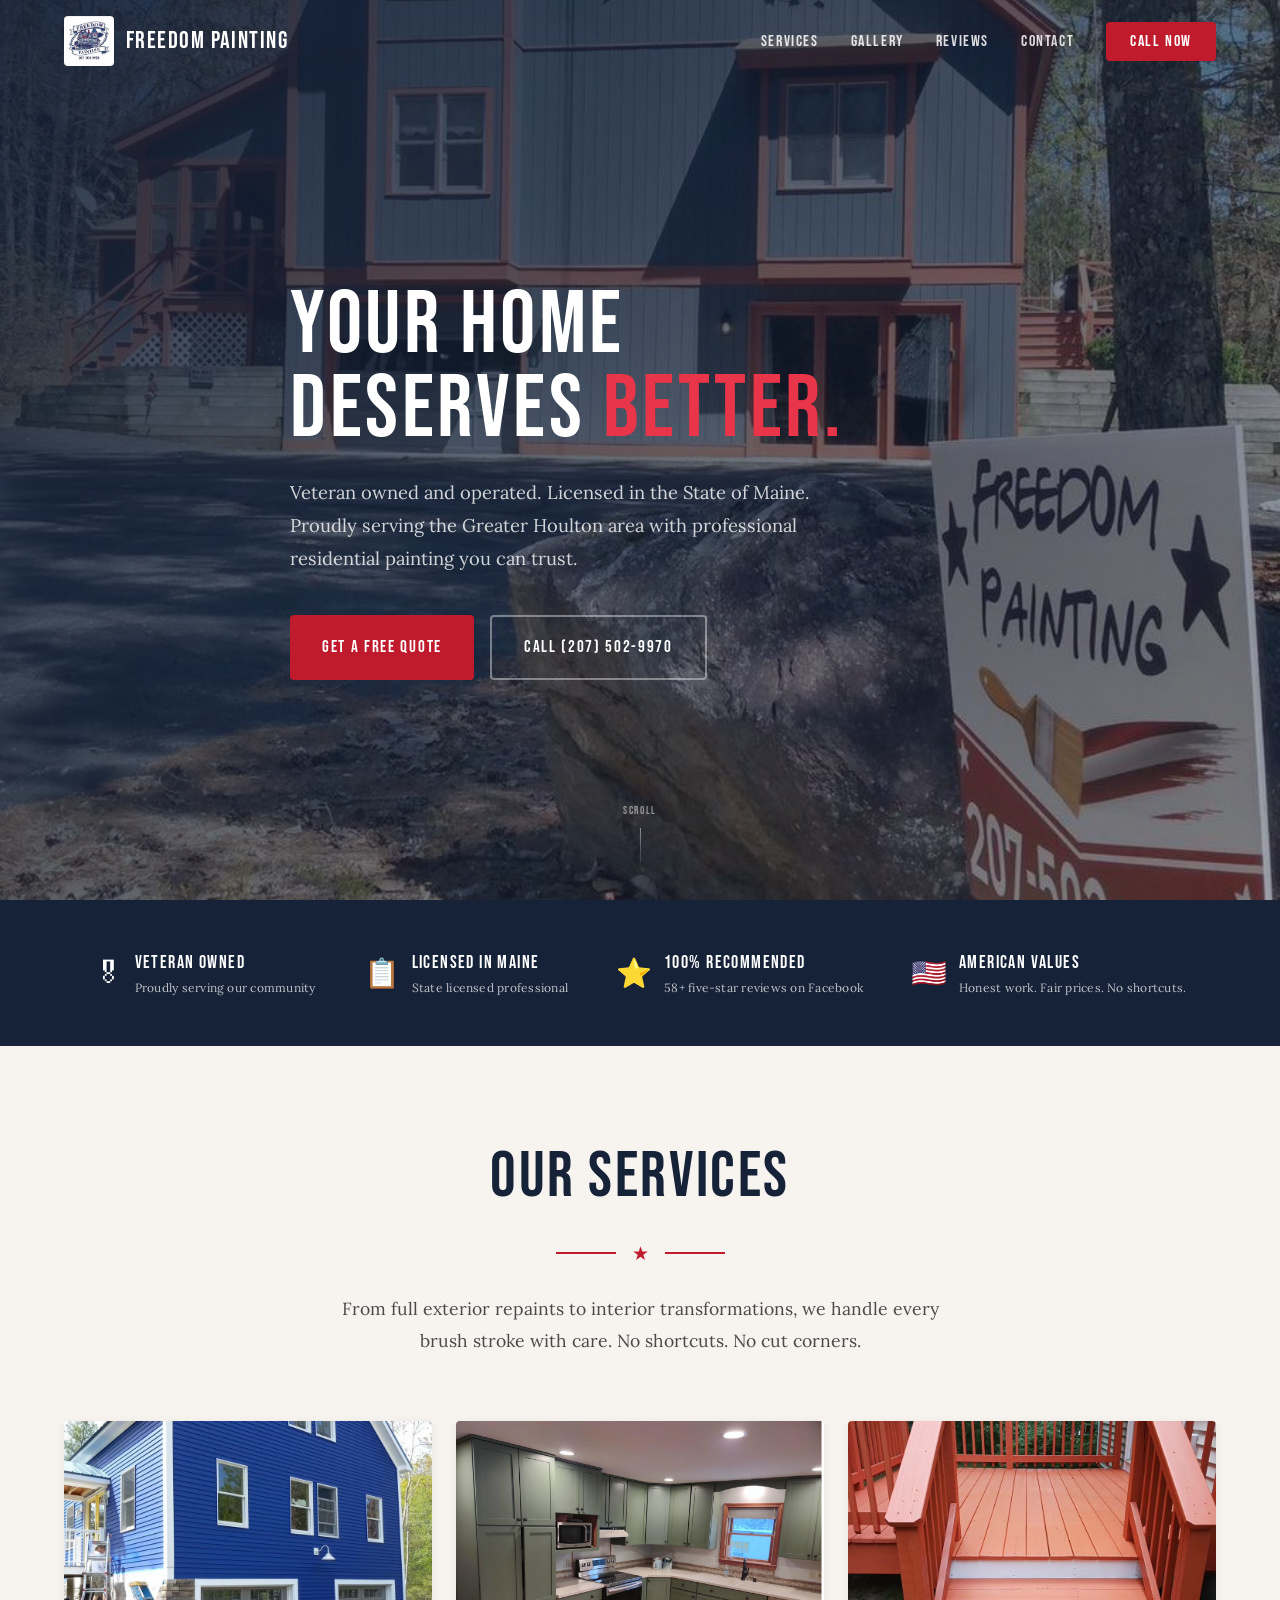
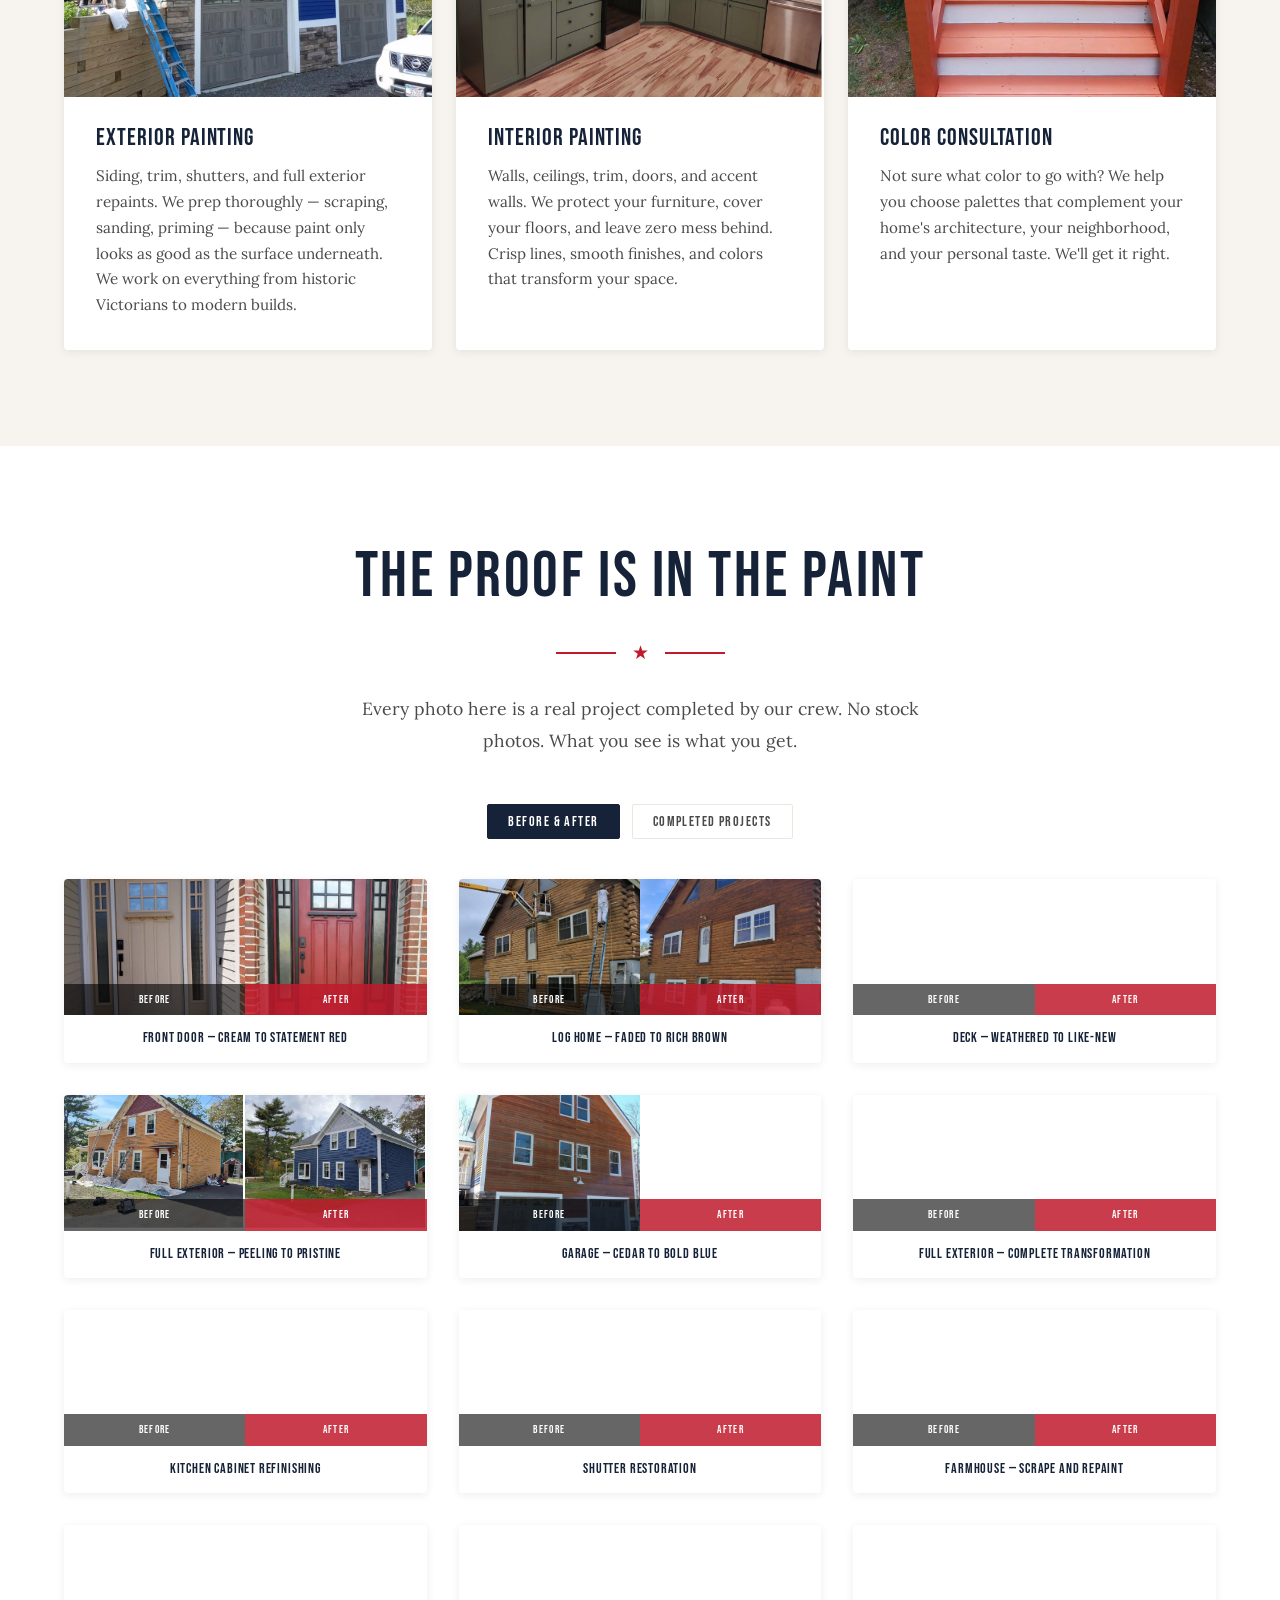
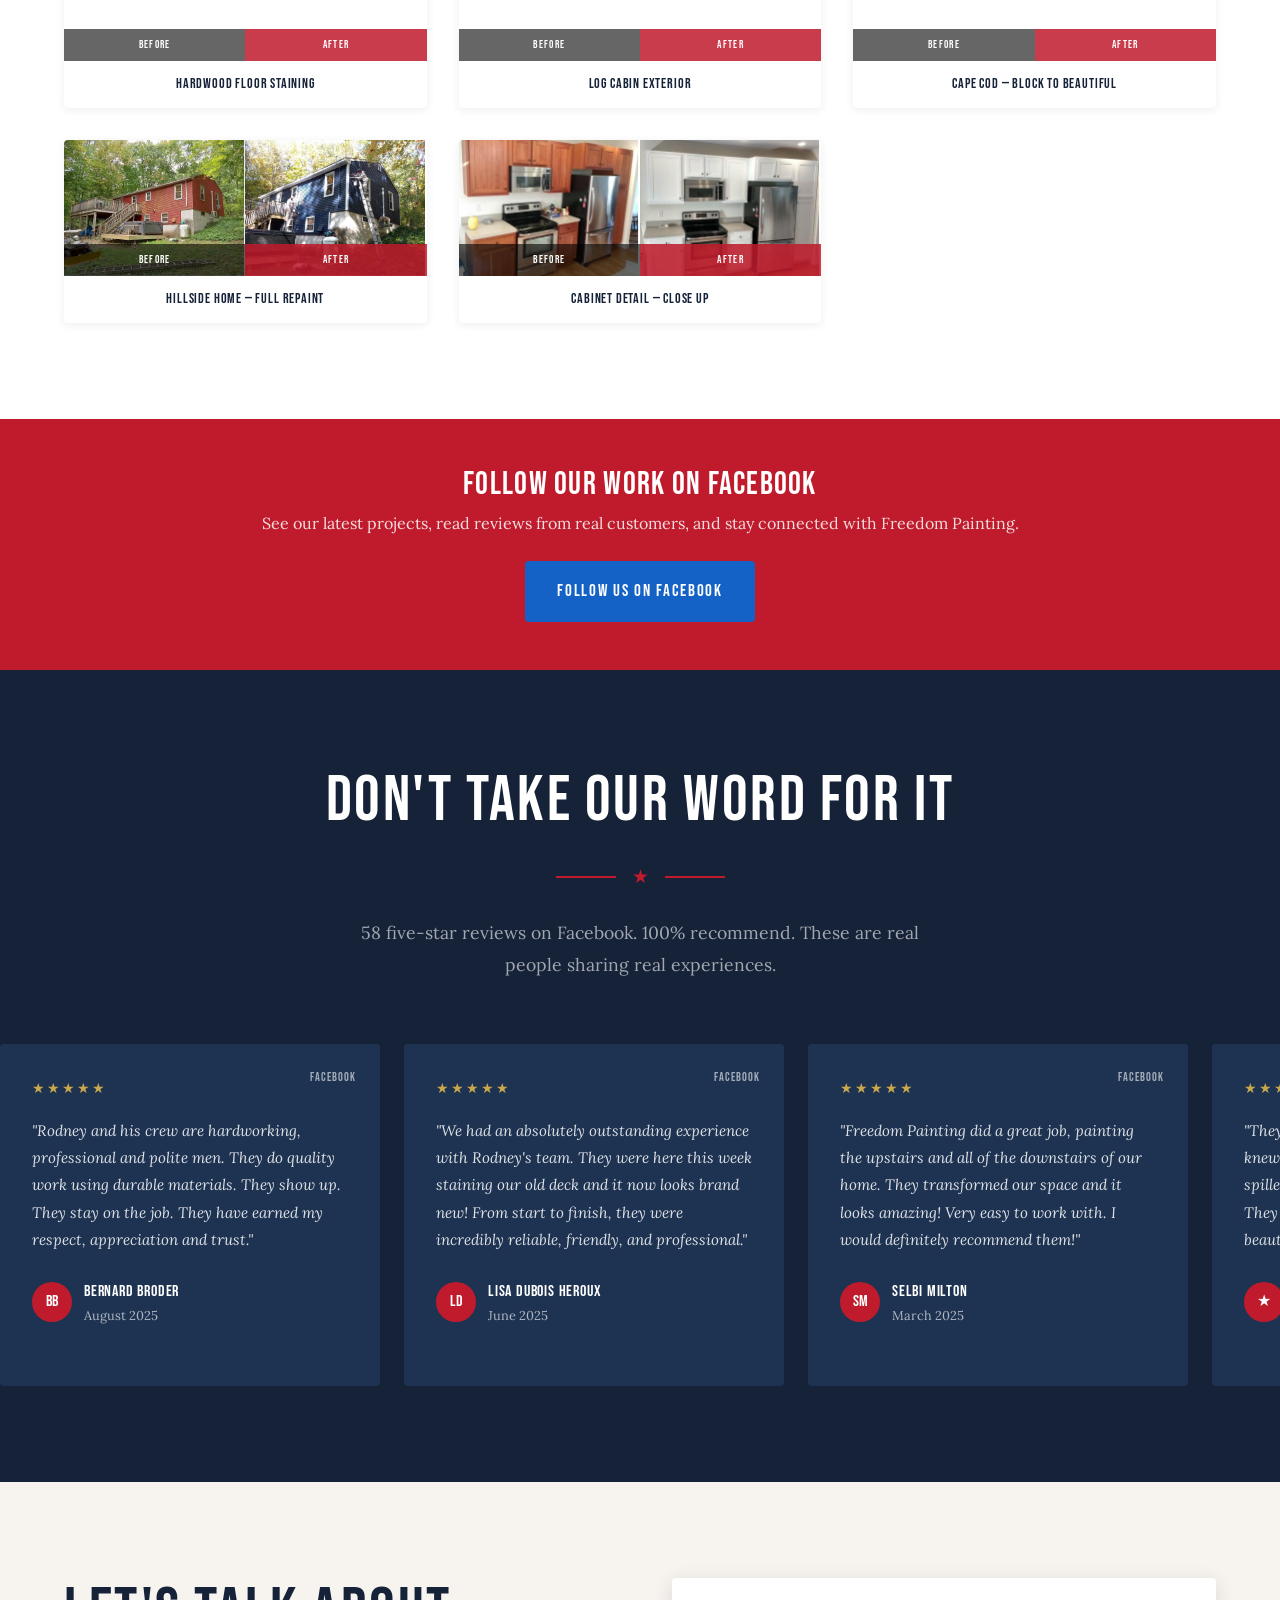
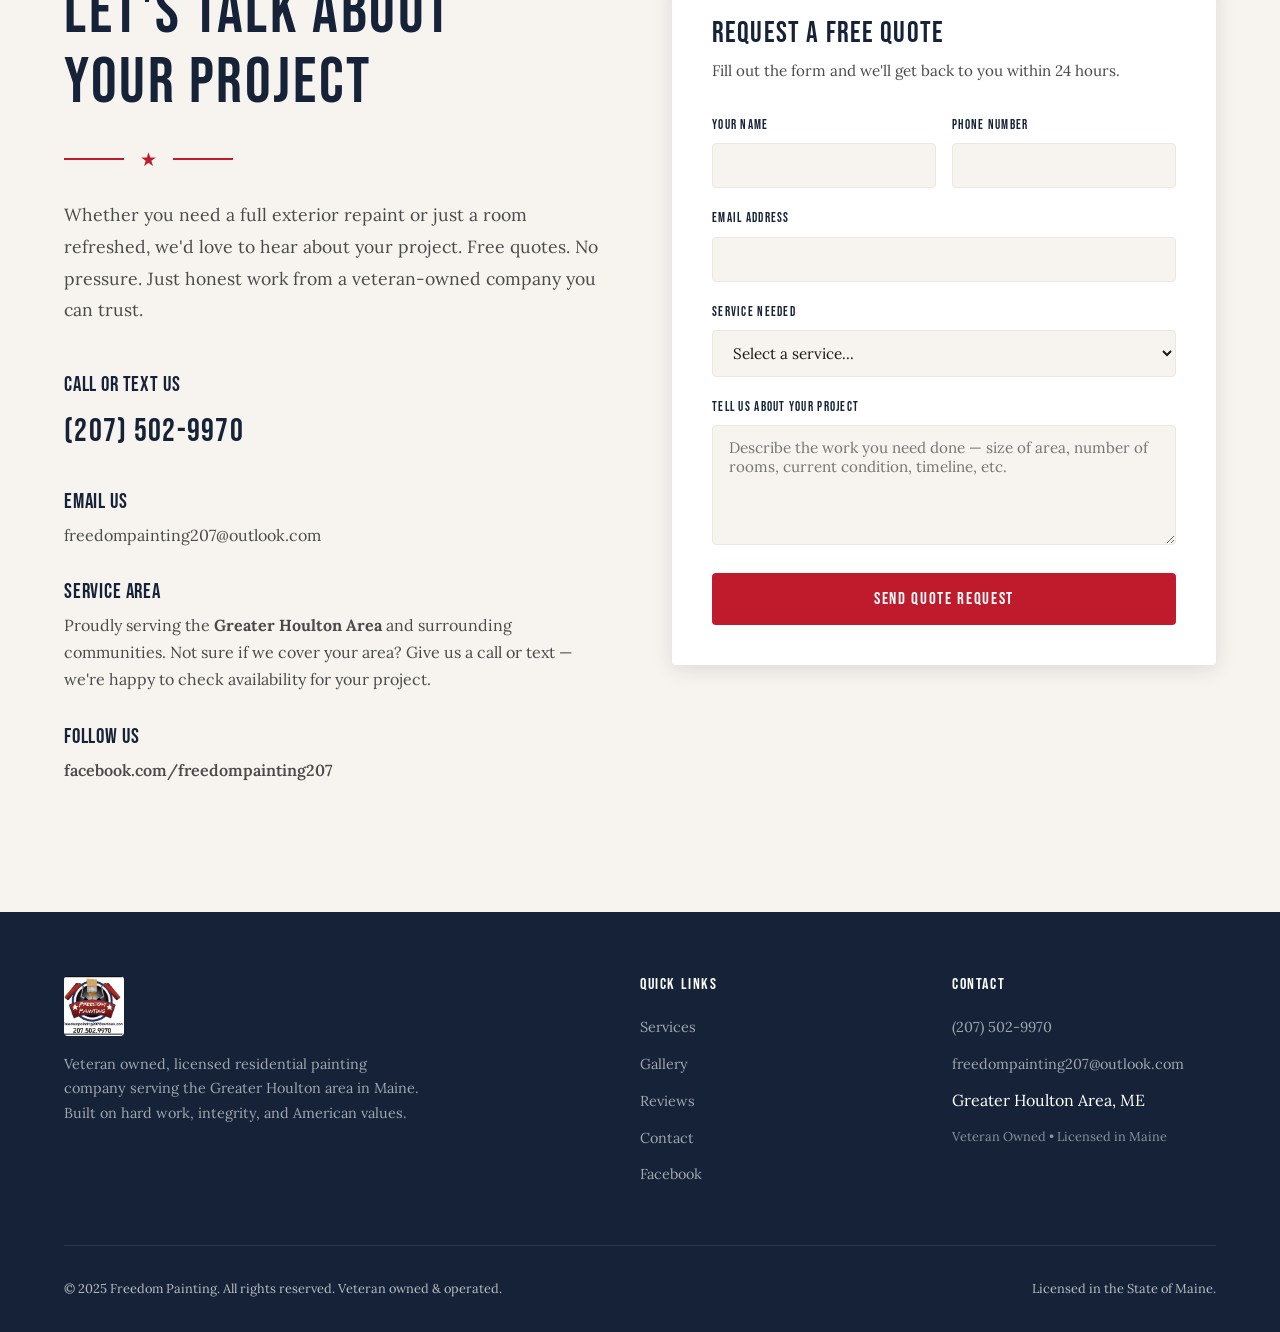
==== commit fe71f091: "Phase 4: add 3 new before/after pairs + 1 project tile New before/after pairs (added at top of BA gr" ====
--- a/index.html
+++ b/index.html
@@ -378,6 +378,9 @@
 
             <div class="gallery-section active" id="tab-beforeafter">
                 <div class="ba-grid reveal">
+                    <div class="ba-pair"><div class="ba-images"><div class="ba-side"><img src="images/before-1.jpg" alt="Beige craftsman front door with sidelights before repaint" loading="lazy" decoding="async"><span class="ba-label before">BEFORE</span></div><div class="ba-side"><img src="images/after-1.jpg" alt="Same craftsman door painted bold statement red with black trim" loading="lazy" decoding="async"><span class="ba-label after">AFTER</span></div></div><div class="ba-caption">Front Door &#8212; Cream to Statement Red</div></div>
+                    <div class="ba-pair"><div class="ba-images"><div class="ba-side"><img src="images/before-2.jpg" alt="Faded log home mid-restain with Freedom Painting crew on lift" loading="lazy" decoding="async"><span class="ba-label before">BEFORE</span></div><div class="ba-side"><img src="images/after-2.jpg" alt="Log home fully restained to rich brown by Freedom Painting" loading="lazy" decoding="async"><span class="ba-label after">AFTER</span></div></div><div class="ba-caption">Log Home &#8212; Faded to Rich Brown</div></div>
+                    <div class="ba-pair"><div class="ba-images"><div class="ba-side"><img src="images/before-3.jpg" alt="Weathered grey deck with peeling paint before restoration" loading="lazy" decoding="async"><span class="ba-label before">BEFORE</span></div><div class="ba-side"><img src="images/after-3.jpg" alt="Same deck after full restoration with crisp white paint" loading="lazy" decoding="async"><span class="ba-label after">AFTER</span></div></div><div class="ba-caption">Deck &#8212; Weathered to Like-New</div></div>
                     <div class="ba-pair"><div class="ba-images"><div class="ba-side"><img src="images/b4m.jpg" alt="House exterior before painting with peeling paint in Houlton Maine" loading="lazy" decoding="async"><span class="ba-label before">BEFORE</span></div><div class="ba-side"><img src="images/b4k.jpg" alt="House exterior after full repaint by Freedom Painting in Houlton Maine" loading="lazy" decoding="async"><span class="ba-label after">AFTER</span></div></div><div class="ba-caption">Full Exterior &#8212; Peeling to Pristine</div></div>
                     <div class="ba-pair"><div class="ba-images"><div class="ba-side"><img src="images/b43.jpg" alt="Garage with natural cedar siding before painting" loading="lazy" decoding="async"><span class="ba-label before">BEFORE</span></div><div class="ba-side"><img src="images/b44.jpg" alt="Garage after exterior painting with bold blue finish" loading="lazy" decoding="async"><span class="ba-label after">AFTER</span></div></div><div class="ba-caption">Garage &#8212; Cedar to Bold Blue</div></div>
                     <div class="ba-pair"><div class="ba-images"><div class="ba-side"><img src="images/b48.jpg" alt="Home exterior before full repaint" loading="lazy" decoding="async"><span class="ba-label before">BEFORE</span></div><div class="ba-side"><img src="images/b49.jpg" alt="Home exterior after complete transformation by Freedom Painting" loading="lazy" decoding="async"><span class="ba-label after">AFTER</span></div></div><div class="ba-caption">Full Exterior &#8212; Complete Transformation</div></div>
@@ -444,6 +447,7 @@
                     <div class="project-item" onclick="openLightbox(47)"><img src="images/p53.jpg" alt="Freedom Painting crew at work on exterior project" loading="lazy" decoding="async"></div>
                     <div class="project-item" onclick="openLightbox(48)"><img src="images/p54.jpg" alt="Cabin exterior painting detail" loading="lazy" decoding="async"></div>
                     <div class="project-item" onclick="openLightbox(49)"><img src="images/p55.jpg" alt="Cabin exterior painting project" loading="lazy" decoding="async"></div>
+                    <div class="project-item wide" onclick="openLightbox(50)"><img src="images/blue-house.jpg" alt="Two-story navy blue home with white garage and balcony, Freedom Painting crew on ladder finishing the eaves" loading="lazy" decoding="async"></div>
                 </div>
             </div>
         </div>
@@ -452,7 +456,7 @@
     <div class="lightbox" id="lightbox">
         <button class="lightbox-close" onclick="closeLightbox()">&#10005;</button>
         <button class="lightbox-nav lightbox-prev" onclick="navLightbox(-1)">&#8249;</button>
-        <img id="lightboxImg" src="" alt="Gallery image">
+        <img id="lightboxImg" alt="Gallery image">
         <button class="lightbox-nav lightbox-next" onclick="navLightbox(1)">&#8250;</button>
     </div>
 
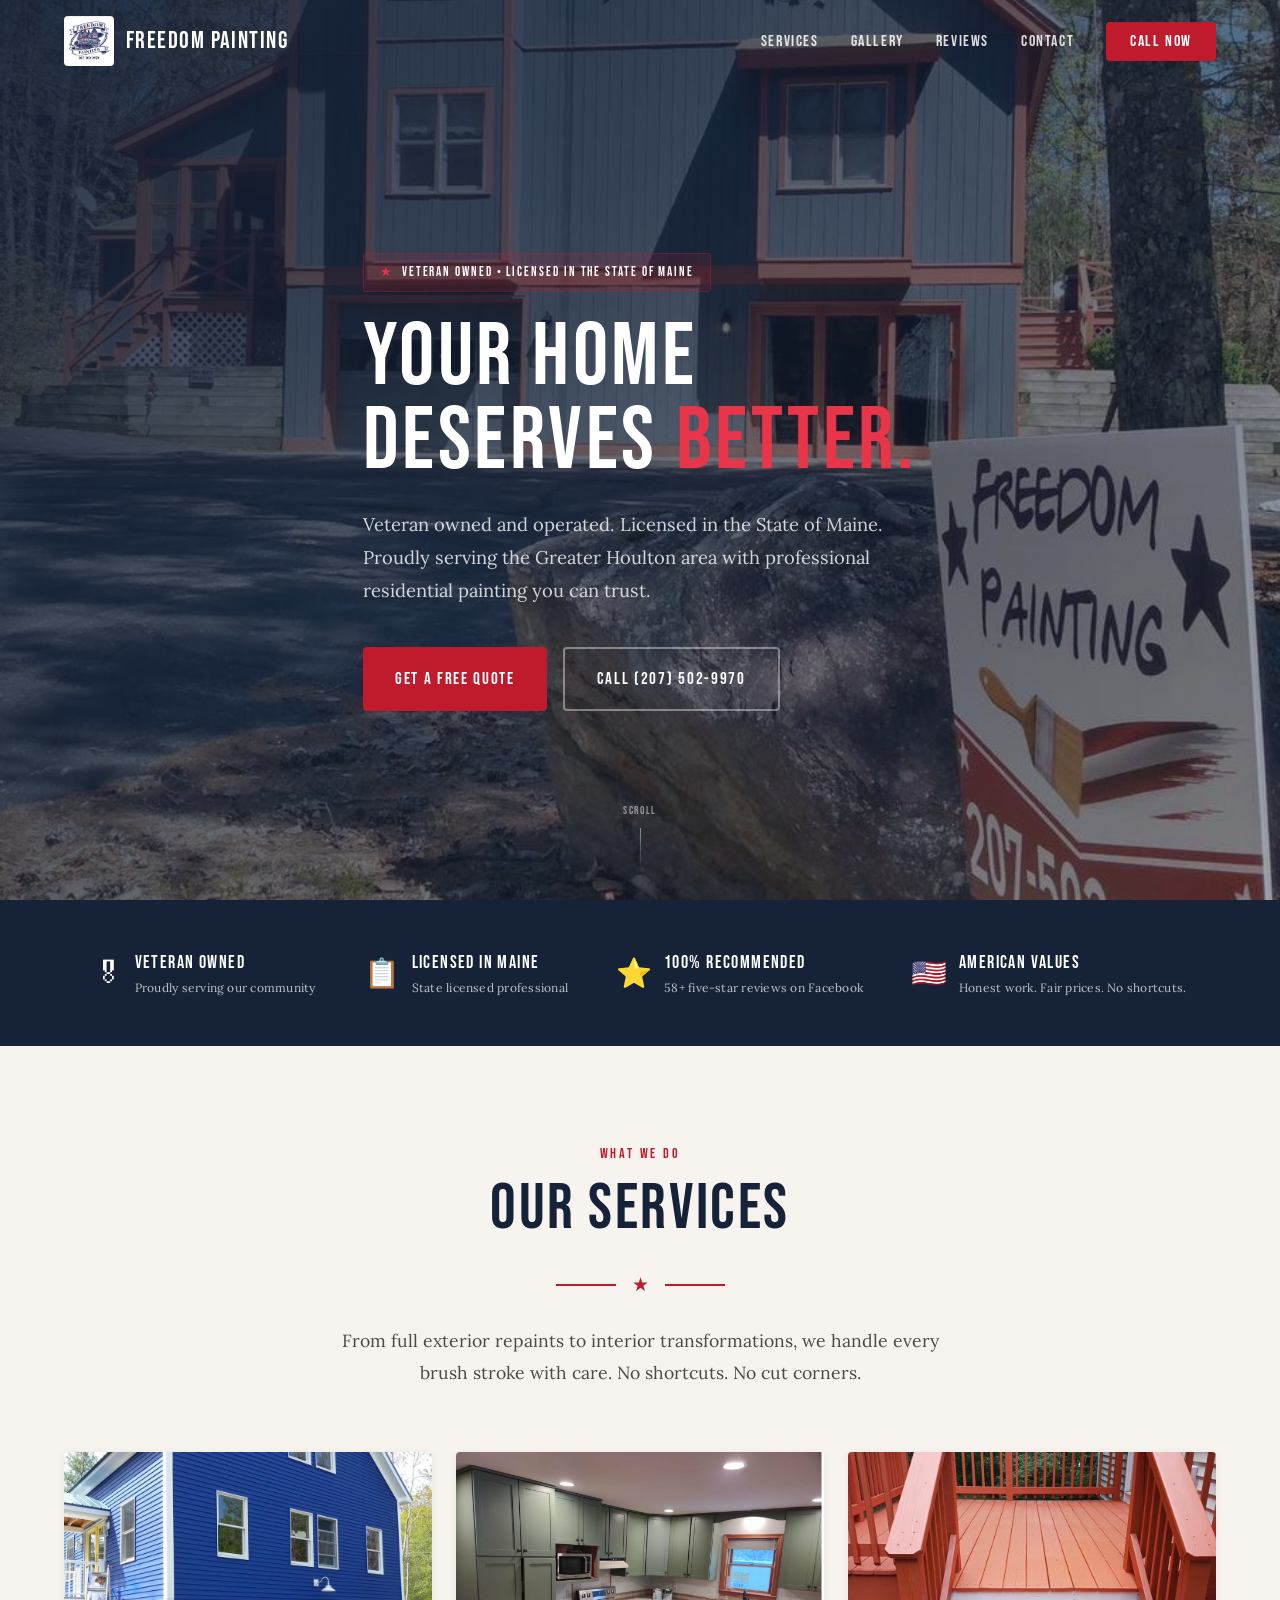
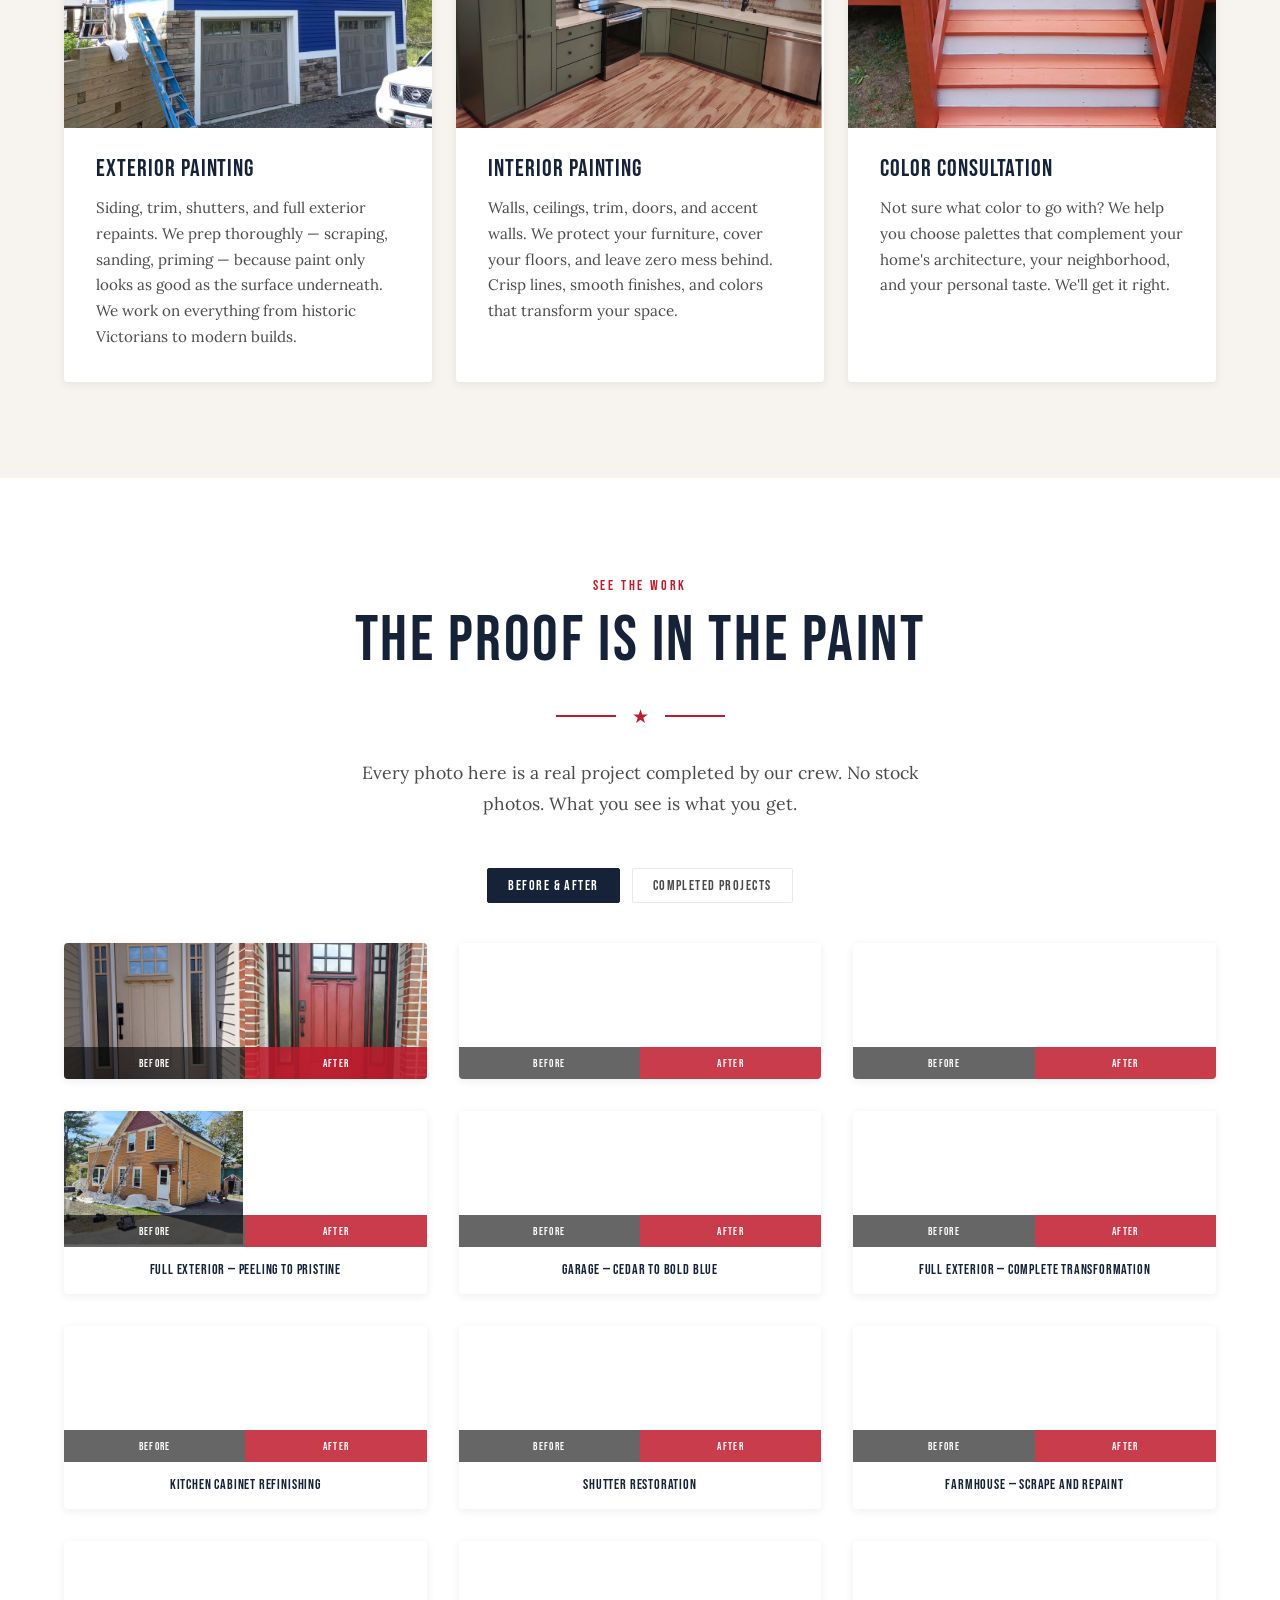
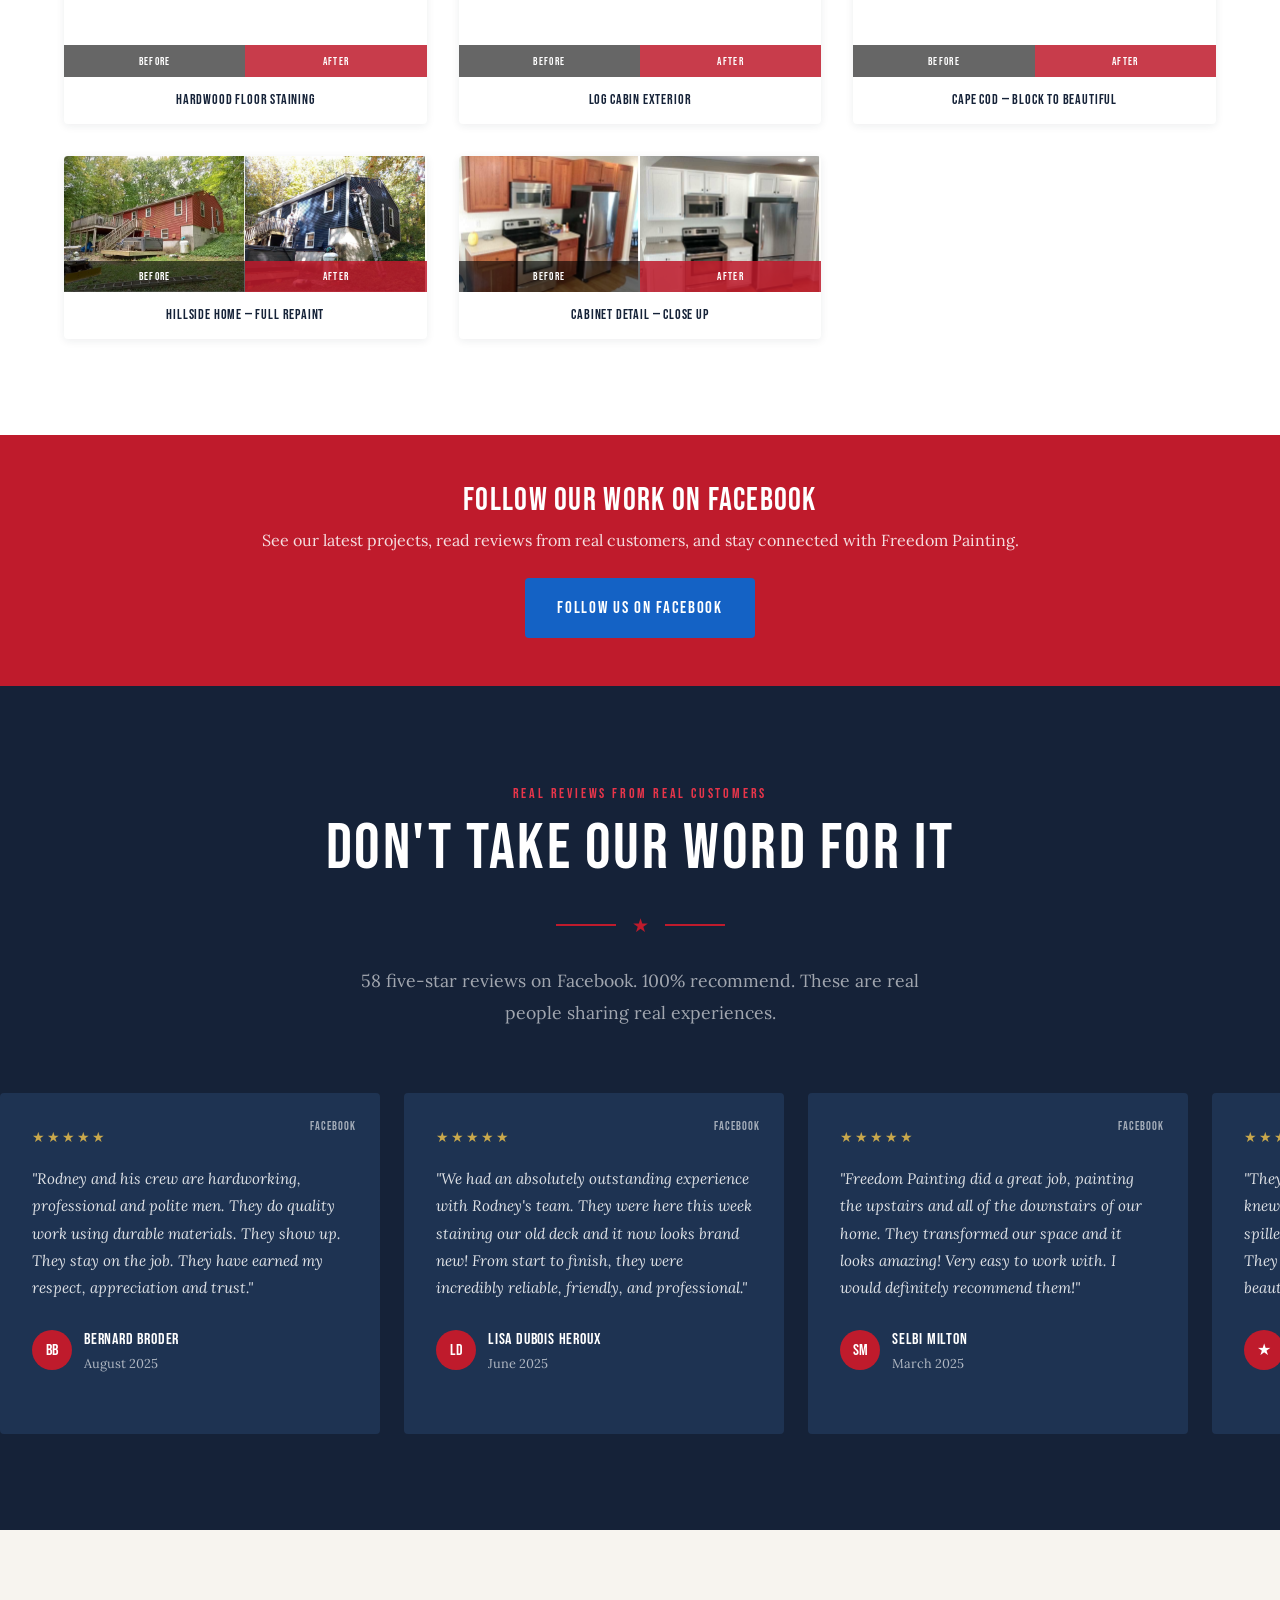
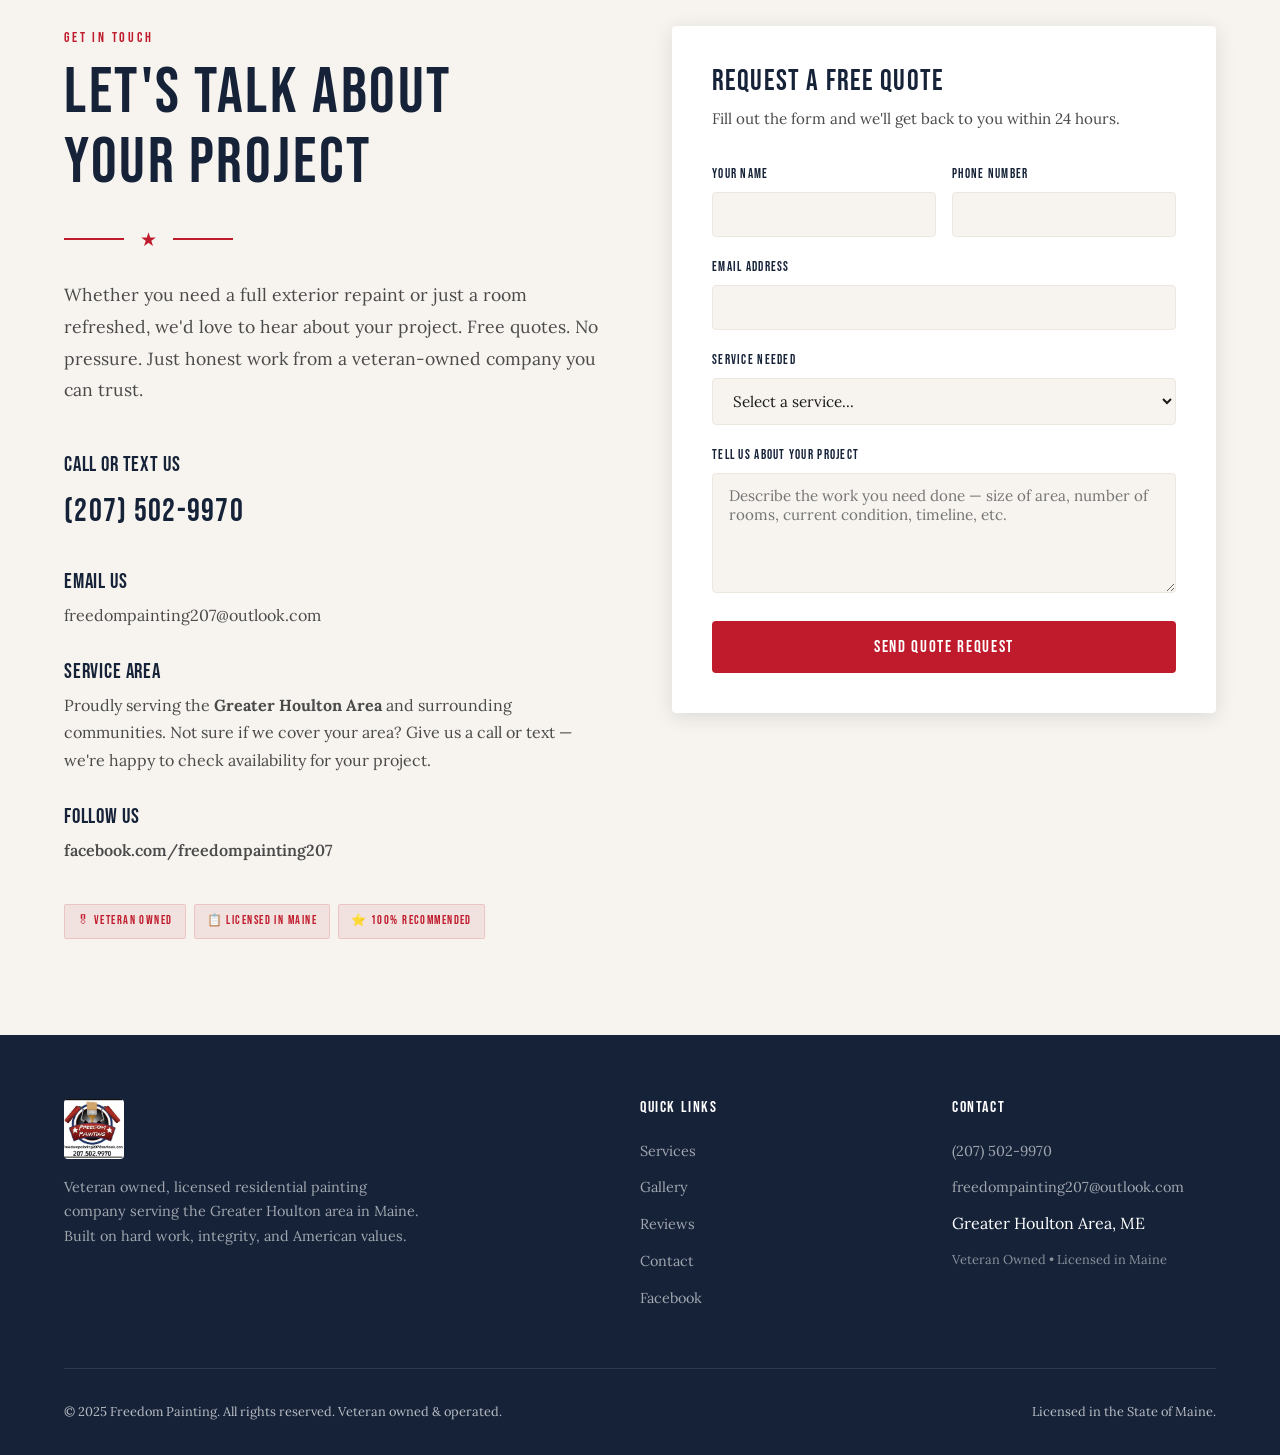
==== commit 696ade9c: "Revert copy changes from Phase 2; strip new BA captions Per user feedback ("not crazy about the capt" ====
--- a/index.html
+++ b/index.html
@@ -100,6 +100,7 @@
         a { color: inherit; text-decoration: none; }
         button { cursor: pointer; font-family: inherit; }
         h1, h2, h3, h4 { font-family: var(--font-display); font-weight: 400; letter-spacing: 0.04em; line-height: 1.1; }
+        .section-label { font-family: var(--font-display); font-size: 0.875rem; letter-spacing: 0.2em; text-transform: uppercase; color: var(--red); margin-bottom: 0.5rem; display: block; }
         .section-title { font-size: clamp(2.5rem, 5vw, 4rem); color: var(--navy); margin-bottom: 1rem; text-wrap: balance; }
         .section-subtitle { font-size: 1.1rem; color: var(--text-mid); max-width: 600px; line-height: 1.8; }
         .container { max-width: 1200px; margin: 0 auto; padding: 0 1.5rem; }
@@ -131,6 +132,8 @@
         .hero-bg { position: absolute; inset: 0; background: url('images/hero-barn-sign.jpg') center/cover no-repeat; }
         .hero-bg::after { content: ''; position: absolute; inset: 0; background: linear-gradient(135deg, rgba(21,34,56,0.92) 0%, rgba(21,34,56,0.7) 40%, rgba(21,34,56,0.4) 100%); }
         .hero-content { position: relative; z-index: 2; max-width: 700px; padding: 8rem 0 4rem; }
+        .hero-badge { display: inline-flex; align-items: center; gap: 0.5rem; background: rgba(191,27,44,0.15); border: 1px solid rgba(191,27,44,0.3); color: var(--white); padding: 0.5rem 1rem; border-radius: 2px; font-family: var(--font-display); font-size: 0.8rem; letter-spacing: 0.15em; margin-bottom: 1.5rem; animation: fadeInUp 0.8s ease both; }
+        .hero-badge::before { content: '\2605'; color: var(--red-light); }
         .hero h1 { font-size: clamp(3rem, 7vw, 5.5rem); color: var(--white); line-height: 0.95; margin-bottom: 1.5rem; text-wrap: balance; animation: fadeInUp 0.8s ease 0.15s both; }
         .hero h1 .accent { color: var(--red-light); }
         .hero-description { font-size: 1.15rem; color: rgba(255,255,255,0.8); line-height: 1.8; margin-bottom: 2.5rem; max-width: 520px; animation: fadeInUp 0.8s ease 0.3s both; }
@@ -214,6 +217,7 @@
 
         /* TESTIMONIALS */
         .testimonials { background: var(--navy); color: var(--white); overflow: hidden; }
+        .testimonials .section-label { color: var(--red-light); }
         .testimonials .section-title { color: var(--white); }
         .testimonials-header { text-align: center; margin-bottom: 4rem; }
         .testimonials-header .section-subtitle { color: rgba(255,255,255,0.6); margin: 0 auto; }
@@ -275,6 +279,8 @@
         .star-divider.is-start { justify-content: flex-start; }
         .contact-intro { margin-bottom: 3rem; }
         .contact-fb { color: var(--red); font-weight: 600; }
+        .contact-badge { display: inline-flex; align-items: center; gap: 0.4rem; background: rgba(191,27,44,0.08); border: 1px solid rgba(191,27,44,0.15); color: var(--red); padding: 0.4rem 0.75rem; border-radius: 2px; font-family: var(--font-display); font-size: 0.75rem; letter-spacing: 0.12em; margin-top: 0.5rem; margin-right: 0.5rem; }
+        .contact-badges { margin-top: 1rem; }
         .form-success a { color: var(--red); }
         .footer-brand .nav-logo { margin-bottom: 0.5rem; }
         .footer-brand img { height: 60px; border-radius: 4px; }
@@ -308,7 +314,8 @@
     <section class="hero" id="hero">
         <div class="hero-bg"></div>
         <div class="container hero-content">
-            <h1>Your home deserves <span class="accent">better.</span></h1>
+            <div class="hero-badge">VETERAN OWNED &bull; LICENSED IN THE STATE OF MAINE</div>
+            <h1>YOUR HOME<br>DESERVES <span class="accent">BETTER.</span></h1>
             <p class="hero-description">Veteran owned and operated. Licensed in the State of Maine. Proudly serving the Greater Houlton area with professional residential painting you can trust.</p>
             <div class="hero-actions">
                 <a href="#contact" class="btn btn-primary">GET A FREE QUOTE</a>
@@ -332,7 +339,7 @@
     <section class="services section-padding" id="services">
         <div class="container">
             <div class="services-header reveal">
-                
+                <span class="section-label">WHAT WE DO</span>
                 <h2 class="section-title">OUR SERVICES</h2>
                 <div class="star-divider"><span>&#9733;</span></div>
                 <p class="section-subtitle">From full exterior repaints to interior transformations, we handle every brush stroke with care. No shortcuts. No cut corners.</p>
@@ -366,7 +373,7 @@
     <section class="section-padding" id="gallery">
         <div class="container">
             <div class="gallery-header reveal">
-                
+                <span class="section-label">SEE THE WORK</span>
                 <h2 class="section-title">THE PROOF IS IN THE PAINT</h2>
                 <div class="star-divider"><span>&#9733;</span></div>
                 <p class="section-subtitle">Every photo here is a real project completed by our crew. No stock photos. What you see is what you get.</p>
@@ -378,9 +385,9 @@
 
             <div class="gallery-section active" id="tab-beforeafter">
                 <div class="ba-grid reveal">
-                    <div class="ba-pair"><div class="ba-images"><div class="ba-side"><img src="images/before-1.jpg" alt="Beige craftsman front door with sidelights before repaint" loading="lazy" decoding="async"><span class="ba-label before">BEFORE</span></div><div class="ba-side"><img src="images/after-1.jpg" alt="Same craftsman door painted bold statement red with black trim" loading="lazy" decoding="async"><span class="ba-label after">AFTER</span></div></div><div class="ba-caption">Front Door &#8212; Cream to Statement Red</div></div>
-                    <div class="ba-pair"><div class="ba-images"><div class="ba-side"><img src="images/before-2.jpg" alt="Faded log home mid-restain with Freedom Painting crew on lift" loading="lazy" decoding="async"><span class="ba-label before">BEFORE</span></div><div class="ba-side"><img src="images/after-2.jpg" alt="Log home fully restained to rich brown by Freedom Painting" loading="lazy" decoding="async"><span class="ba-label after">AFTER</span></div></div><div class="ba-caption">Log Home &#8212; Faded to Rich Brown</div></div>
-                    <div class="ba-pair"><div class="ba-images"><div class="ba-side"><img src="images/before-3.jpg" alt="Weathered grey deck with peeling paint before restoration" loading="lazy" decoding="async"><span class="ba-label before">BEFORE</span></div><div class="ba-side"><img src="images/after-3.jpg" alt="Same deck after full restoration with crisp white paint" loading="lazy" decoding="async"><span class="ba-label after">AFTER</span></div></div><div class="ba-caption">Deck &#8212; Weathered to Like-New</div></div>
+                    <div class="ba-pair"><div class="ba-images"><div class="ba-side"><img src="images/before-1.jpg" alt="Beige craftsman front door with sidelights before repaint" loading="lazy" decoding="async"><span class="ba-label before">BEFORE</span></div><div class="ba-side"><img src="images/after-1.jpg" alt="Same craftsman door painted bold red with black trim" loading="lazy" decoding="async"><span class="ba-label after">AFTER</span></div></div></div>
+                    <div class="ba-pair"><div class="ba-images"><div class="ba-side"><img src="images/before-2.jpg" alt="Faded log home mid-restain with Freedom Painting crew on lift" loading="lazy" decoding="async"><span class="ba-label before">BEFORE</span></div><div class="ba-side"><img src="images/after-2.jpg" alt="Log home fully restained to rich brown by Freedom Painting" loading="lazy" decoding="async"><span class="ba-label after">AFTER</span></div></div></div>
+                    <div class="ba-pair"><div class="ba-images"><div class="ba-side"><img src="images/before-3.jpg" alt="Weathered grey deck with peeling paint before restoration" loading="lazy" decoding="async"><span class="ba-label before">BEFORE</span></div><div class="ba-side"><img src="images/after-3.jpg" alt="Same deck after full restoration with crisp white paint" loading="lazy" decoding="async"><span class="ba-label after">AFTER</span></div></div></div>
                     <div class="ba-pair"><div class="ba-images"><div class="ba-side"><img src="images/b4m.jpg" alt="House exterior before painting with peeling paint in Houlton Maine" loading="lazy" decoding="async"><span class="ba-label before">BEFORE</span></div><div class="ba-side"><img src="images/b4k.jpg" alt="House exterior after full repaint by Freedom Painting in Houlton Maine" loading="lazy" decoding="async"><span class="ba-label after">AFTER</span></div></div><div class="ba-caption">Full Exterior &#8212; Peeling to Pristine</div></div>
                     <div class="ba-pair"><div class="ba-images"><div class="ba-side"><img src="images/b43.jpg" alt="Garage with natural cedar siding before painting" loading="lazy" decoding="async"><span class="ba-label before">BEFORE</span></div><div class="ba-side"><img src="images/b44.jpg" alt="Garage after exterior painting with bold blue finish" loading="lazy" decoding="async"><span class="ba-label after">AFTER</span></div></div><div class="ba-caption">Garage &#8212; Cedar to Bold Blue</div></div>
                     <div class="ba-pair"><div class="ba-images"><div class="ba-side"><img src="images/b48.jpg" alt="Home exterior before full repaint" loading="lazy" decoding="async"><span class="ba-label before">BEFORE</span></div><div class="ba-side"><img src="images/b49.jpg" alt="Home exterior after complete transformation by Freedom Painting" loading="lazy" decoding="async"><span class="ba-label after">AFTER</span></div></div><div class="ba-caption">Full Exterior &#8212; Complete Transformation</div></div>
@@ -471,7 +478,7 @@
     <section class="testimonials section-padding" id="testimonials">
         <div class="container">
             <div class="testimonials-header reveal">
-                
+                <span class="section-label">REAL REVIEWS FROM REAL CUSTOMERS</span>
                 <h2 class="section-title">DON'T TAKE OUR WORD FOR IT</h2>
                 <div class="star-divider"><span>&#9733;</span></div>
                 <p class="section-subtitle">58 five-star reviews on Facebook. 100% recommend. These are real people sharing real experiences.</p>
@@ -497,7 +504,7 @@
         <div class="container">
             <div class="contact-grid">
                 <div class="reveal">
-                    
+                    <span class="section-label">GET IN TOUCH</span>
                     <h2 class="section-title">LET'S TALK ABOUT YOUR PROJECT</h2>
                     <div class="star-divider is-start"><span>&#9733;</span></div>
                     <p class="section-subtitle contact-intro">Whether you need a full exterior repaint or just a room refreshed, we'd love to hear about your project. Free quotes. No pressure. Just honest work from a veteran-owned company you can trust.</p>
@@ -505,6 +512,7 @@
                     <div class="contact-info-block"><h3>EMAIL US</h3><a href="mailto:freedompainting207@outlook.com">freedompainting207@outlook.com</a></div>
                     <div class="contact-info-block"><h3>SERVICE AREA</h3><p>Proudly serving the <strong>Greater Houlton Area</strong> and surrounding communities. Not sure if we cover your area? Give us a call or text &#8212; we're happy to check availability for your project.</p></div>
                     <div class="contact-info-block"><h3>FOLLOW US</h3><a href="https://www.facebook.com/freedompainting207" target="_blank" rel="noopener" class="contact-fb">facebook.com/freedompainting207</a></div>
+                    <div class="contact-badges"><span class="contact-badge">&#127894; VETERAN OWNED</span><span class="contact-badge">&#128203; LICENSED IN MAINE</span><span class="contact-badge">&#11088; 100% RECOMMENDED</span></div>
                 </div>
                 <div class="contact-form-card reveal" id="contactFormCard">
                     <h3>REQUEST A FREE QUOTE</h3>
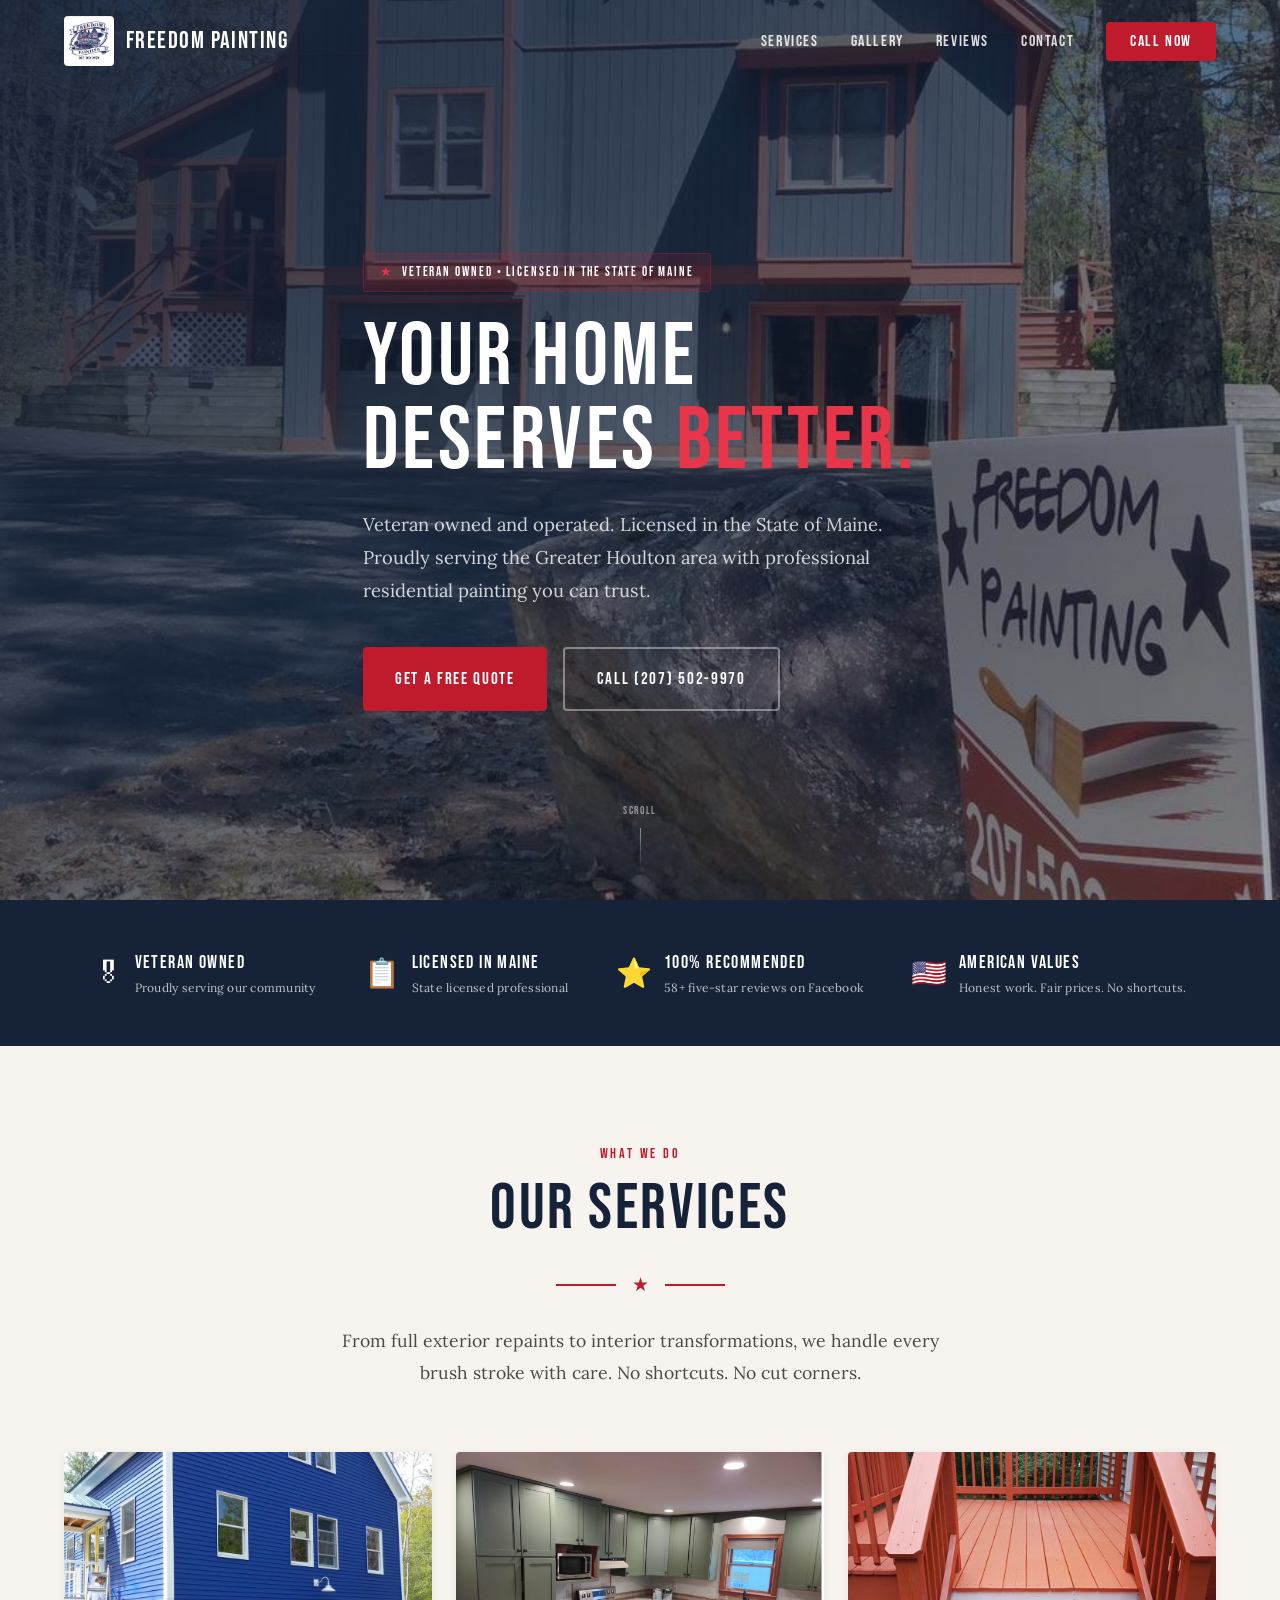
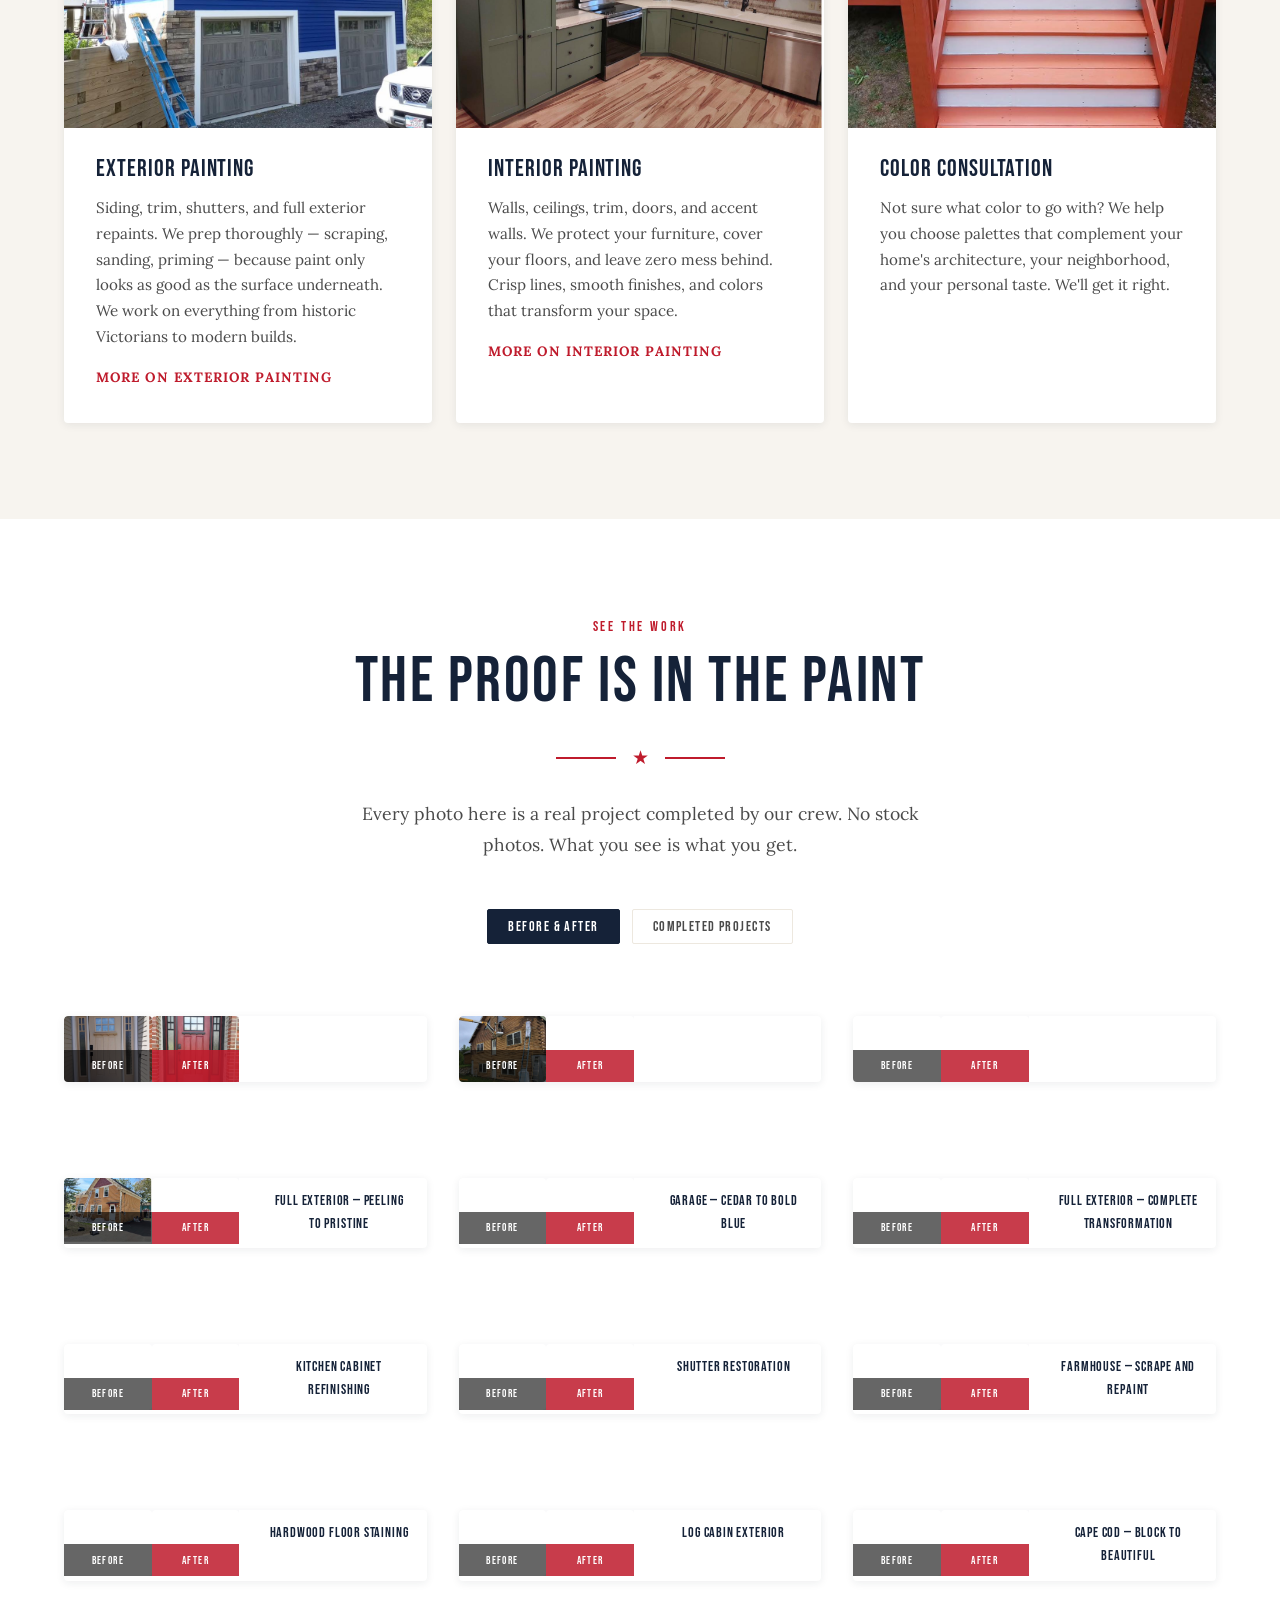
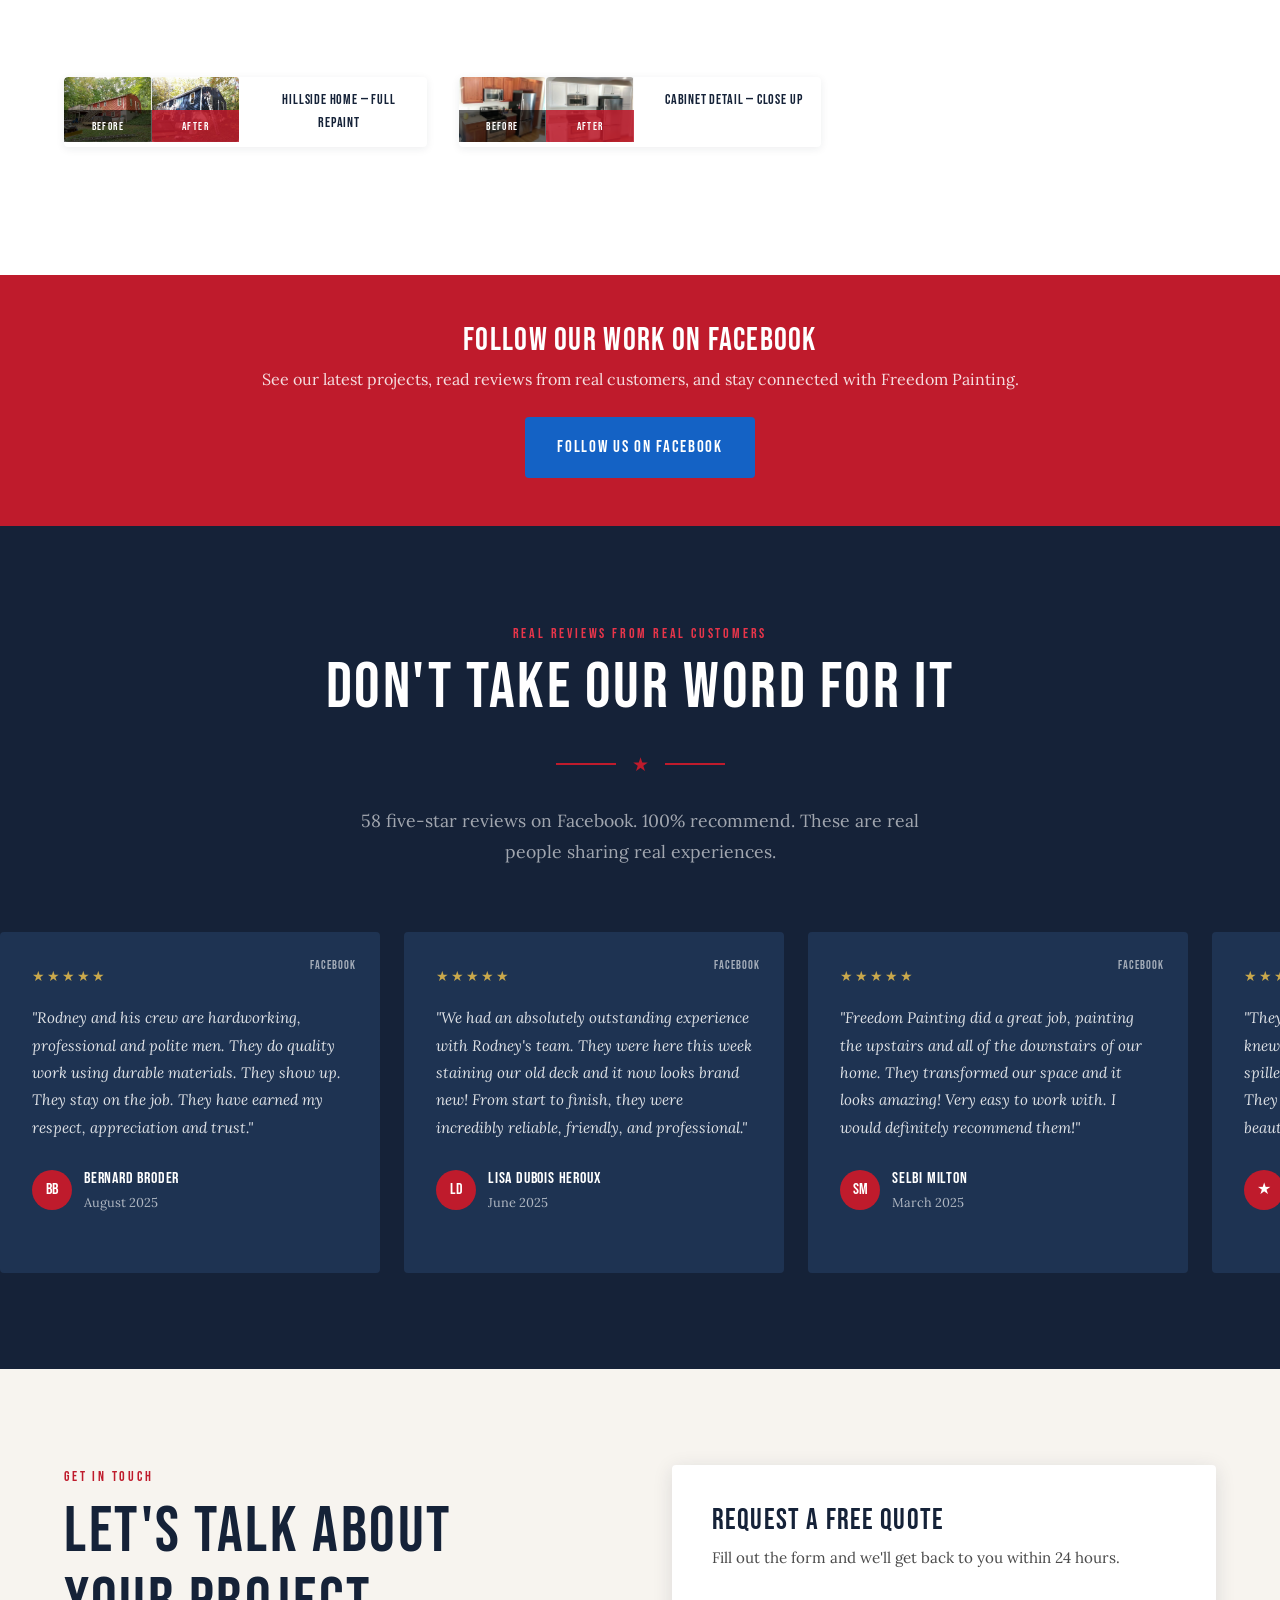
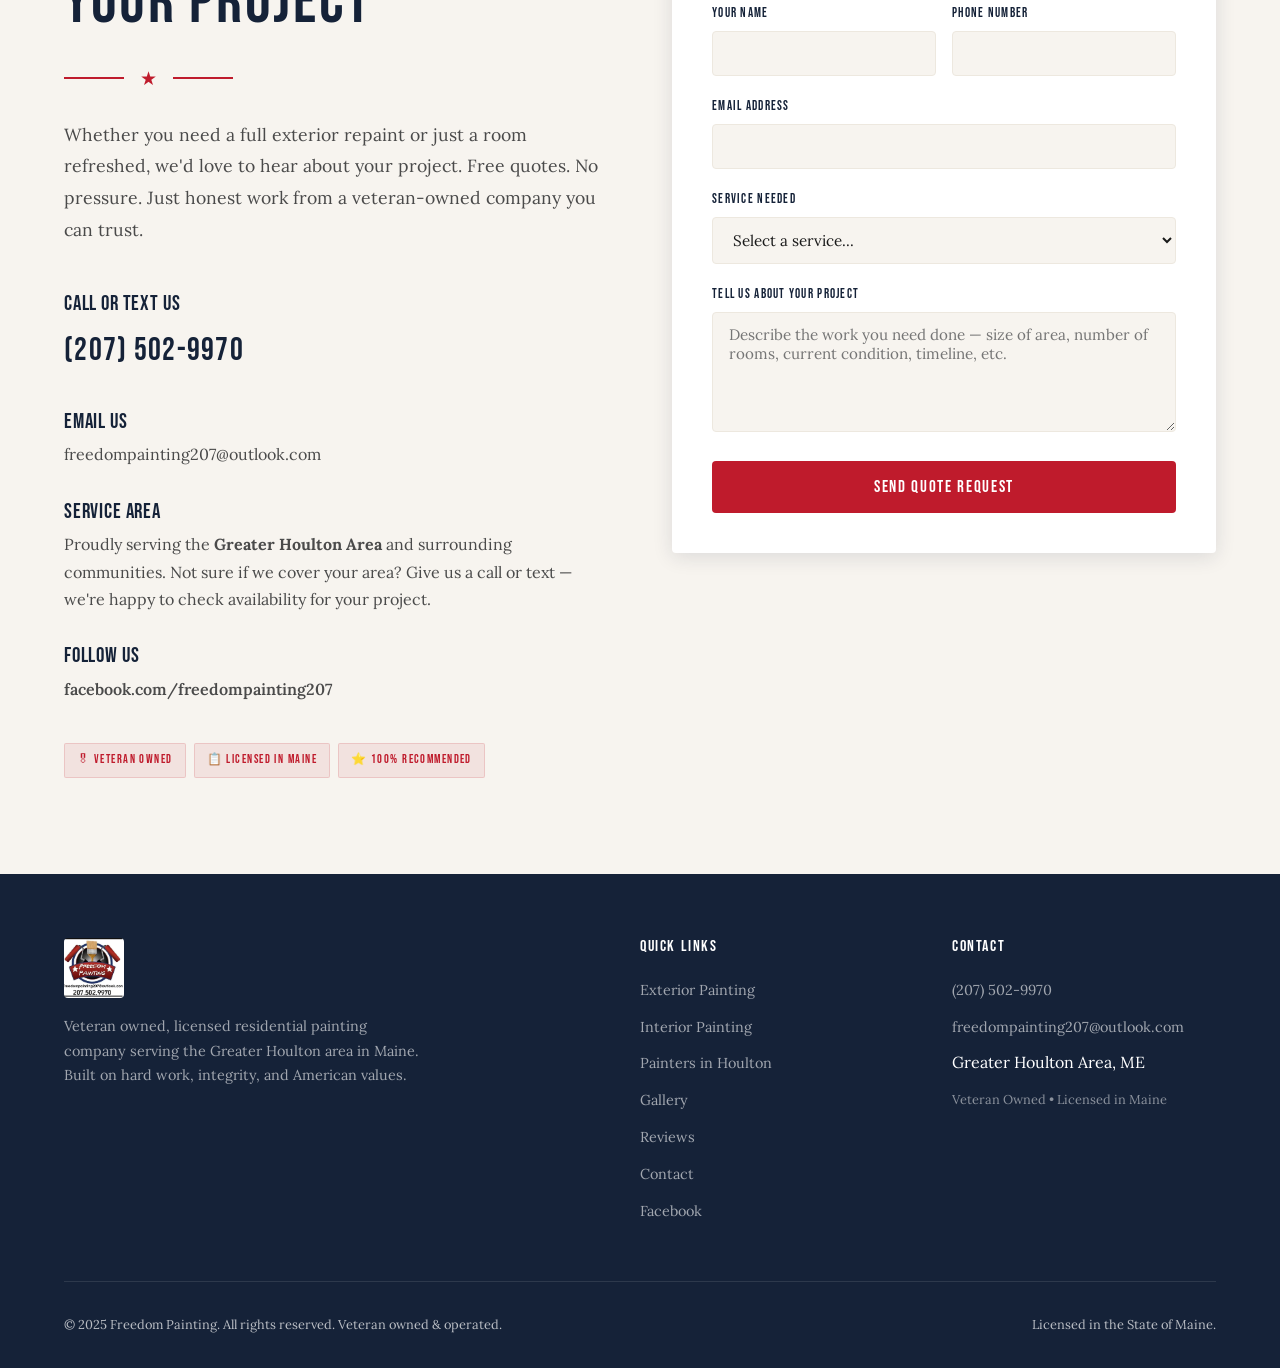
==== commit 09366f9c: "Add service + location pages, extract shared stylesheet The site was a single page competing for one" ====
--- a/index.html
+++ b/index.html
@@ -70,227 +70,7 @@
     <link rel="preconnect" href="https://fonts.googleapis.com">
     <link rel="preconnect" href="https://fonts.gstatic.com" crossorigin>
     <link href="https://fonts.googleapis.com/css2?family=Bebas+Neue&family=Lora:ital,wght@0,400;0,600;0,700;1,400&display=swap" rel="stylesheet">
-    <style>
-        :root {
-            --navy: #152238;
-            --navy-light: #1E3352;
-            --red: #BF1B2C;
-            --red-dark: #991624;
-            --red-light: #E8354A;
-            --white: #FFFFFF;
-            --cream: #F7F4EF;
-            --cream-dark: #EDE8DF;
-            --blue-tint: #E3EAF3;
-            --text-dark: #1A1A1A;
-            --text-mid: #4A4A4A;
-            --text-light: #7A7A7A;
-            --gold: #C9A84C;
-            --shadow-sm: 0 2px 8px rgba(21, 34, 56, 0.08);
-            --shadow-md: 0 4px 20px rgba(21, 34, 56, 0.12);
-            --shadow-lg: 0 8px 40px rgba(21, 34, 56, 0.18);
-            --radius: 4px;
-            --font-display: 'Bebas Neue', sans-serif;
-            --font-body: 'Lora', Georgia, serif;
-            --transition: 0.3s cubic-bezier(0.4, 0, 0.2, 1);
-        }
-        *, *::before, *::after { box-sizing: border-box; margin: 0; padding: 0; }
-        html { scroll-behavior: smooth; font-size: 16px; }
-        body { font-family: var(--font-body); color: var(--text-dark); background: var(--white); line-height: 1.7; overflow-x: hidden; -webkit-font-smoothing: antialiased; }
-        img { max-width: 100%; height: auto; display: block; }
-        a { color: inherit; text-decoration: none; }
-        button { cursor: pointer; font-family: inherit; }
-        h1, h2, h3, h4 { font-family: var(--font-display); font-weight: 400; letter-spacing: 0.04em; line-height: 1.1; }
-        .section-label { font-family: var(--font-display); font-size: 0.875rem; letter-spacing: 0.2em; text-transform: uppercase; color: var(--red); margin-bottom: 0.5rem; display: block; }
-        .section-title { font-size: clamp(2.5rem, 5vw, 4rem); color: var(--navy); margin-bottom: 1rem; text-wrap: balance; }
-        .section-subtitle { font-size: 1.1rem; color: var(--text-mid); max-width: 600px; line-height: 1.8; }
-        .container { max-width: 1200px; margin: 0 auto; padding: 0 1.5rem; }
-        .section-padding { padding: 6rem 0; }
-        .star-divider { display: flex; align-items: center; justify-content: center; gap: 1rem; margin: 1.5rem 0; }
-        .star-divider::before, .star-divider::after { content: ''; width: 60px; height: 2px; background: var(--red); }
-        .star-divider span { color: var(--red); font-size: 1.2rem; }
-
-        /* NAV */
-        .nav { position: fixed; top: 0; left: 0; width: 100%; z-index: 900; background: transparent; transition: var(--transition); }
-        .nav.scrolled { background: var(--navy); box-shadow: var(--shadow-md); }
-        .nav-inner { display: flex; align-items: center; justify-content: space-between; padding: 1rem 1.5rem; max-width: 1200px; margin: 0 auto; }
-        .nav-logo { display: flex; align-items: center; gap: 0.75rem; }
-        .nav-logo img { height: 50px; width: auto; border-radius: 4px; }
-        .nav-logo-text { font-family: var(--font-display); font-size: 1.5rem; color: var(--white); letter-spacing: 0.06em; }
-        .nav-links { display: flex; align-items: center; gap: 2rem; list-style: none; }
-        .nav-links a { font-family: var(--font-display); font-size: 1rem; letter-spacing: 0.1em; color: var(--white); opacity: 0.85; transition: var(--transition); position: relative; }
-        .nav-links a:hover { opacity: 1; }
-        .nav-links a::after { content: ''; position: absolute; bottom: -4px; left: 0; width: 0; height: 2px; background: var(--red); transition: var(--transition); }
-        .nav-links a:hover::after { width: 100%; }
-        .nav-cta { background: var(--red) !important; color: var(--white) !important; padding: 0.6rem 1.5rem !important; border-radius: var(--radius); opacity: 1 !important; }
-        .nav-cta:hover { background: var(--red-dark) !important; }
-        .nav-cta::after { display: none !important; }
-        .nav-hamburger { display: none; flex-direction: column; gap: 5px; background: none; border: none; padding: 5px; }
-        .nav-hamburger span { width: 28px; height: 2px; background: var(--white); transition: var(--transition); }
-
-        /* HERO */
-        .hero { position: relative; min-height: 100vh; display: flex; align-items: center; overflow: hidden; }
-        .hero-bg { position: absolute; inset: 0; background: url('images/hero-barn-sign.jpg') center/cover no-repeat; }
-        .hero-bg::after { content: ''; position: absolute; inset: 0; background: linear-gradient(135deg, rgba(21,34,56,0.92) 0%, rgba(21,34,56,0.7) 40%, rgba(21,34,56,0.4) 100%); }
-        .hero-content { position: relative; z-index: 2; max-width: 700px; padding: 8rem 0 4rem; }
-        .hero-badge { display: inline-flex; align-items: center; gap: 0.5rem; background: rgba(191,27,44,0.15); border: 1px solid rgba(191,27,44,0.3); color: var(--white); padding: 0.5rem 1rem; border-radius: 2px; font-family: var(--font-display); font-size: 0.8rem; letter-spacing: 0.15em; margin-bottom: 1.5rem; animation: fadeInUp 0.8s ease both; }
-        .hero-badge::before { content: '\2605'; color: var(--red-light); }
-        .hero h1 { font-size: clamp(3rem, 7vw, 5.5rem); color: var(--white); line-height: 0.95; margin-bottom: 1.5rem; text-wrap: balance; animation: fadeInUp 0.8s ease 0.15s both; }
-        .hero h1 .accent { color: var(--red-light); }
-        .hero-description { font-size: 1.15rem; color: rgba(255,255,255,0.8); line-height: 1.8; margin-bottom: 2.5rem; max-width: 520px; animation: fadeInUp 0.8s ease 0.3s both; }
-        .hero-actions { display: flex; gap: 1rem; flex-wrap: wrap; animation: fadeInUp 0.8s ease 0.45s both; }
-        .btn { display: inline-flex; align-items: center; gap: 0.5rem; font-family: var(--font-display); font-size: 1.05rem; letter-spacing: 0.1em; padding: 1rem 2rem; border: none; border-radius: var(--radius); transition: var(--transition); text-align: center; }
-        .btn-primary { background: var(--red); color: var(--white); }
-        .btn-primary:hover { background: var(--red-dark); transform: translateY(-2px); box-shadow: var(--shadow-md); }
-        .btn-outline { background: transparent; color: var(--white); border: 2px solid rgba(255,255,255,0.4); }
-        .btn-outline:hover { border-color: var(--white); background: rgba(255,255,255,0.08); }
-        .btn-facebook { background: #1462C5; color: var(--white); }
-        .btn-facebook:hover { background: #114F9E; transform: translateY(-2px); }
-        .hero-scroll { position: absolute; bottom: 2rem; left: 50%; transform: translateX(-50%); z-index: 2; display: flex; flex-direction: column; align-items: center; gap: 0.5rem; color: rgba(255,255,255,0.5); font-family: var(--font-display); font-size: 0.7rem; letter-spacing: 0.15em; animation: float 2s ease-in-out infinite; }
-        .hero-scroll-line { width: 1px; height: 40px; background: linear-gradient(to bottom, rgba(255,255,255,0.5), transparent); }
-
-        /* TRUST BANNER */
-        .trust-banner { background: var(--navy); padding: 3rem 0; text-align: center; }
-        .trust-items { display: flex; justify-content: center; gap: 3rem; flex-wrap: wrap; }
-        .trust-item { display: flex; align-items: center; gap: 0.75rem; color: var(--white); }
-        .trust-icon { font-size: 1.8rem; }
-        .trust-text { font-family: var(--font-display); font-size: 1.1rem; letter-spacing: 0.08em; text-align: left; }
-        .trust-text small { display: block; font-family: var(--font-body); font-size: 0.75rem; color: rgba(255,255,255,0.72); letter-spacing: 0.02em; }
-
-        /* SERVICES */
-        .services { background: var(--cream); }
-        .services-header { text-align: center; margin-bottom: 4rem; }
-        .services-header .section-subtitle { margin: 0 auto; }
-        .services-grid { display: grid; grid-template-columns: repeat(auto-fit, minmax(280px, 1fr)); gap: 1.5rem; }
-        .service-card { background: var(--white); border-radius: var(--radius); box-shadow: var(--shadow-sm); transition: var(--transition); position: relative; overflow: hidden; display: flex; flex-direction: column; }
-        .service-card:hover { transform: translateY(-4px); box-shadow: var(--shadow-md); }
-        .service-photo { aspect-ratio: 4/3; overflow: hidden; position: relative; }
-        .service-photo img { width: 100%; height: 100%; object-fit: cover; transition: transform 0.6s cubic-bezier(0.4, 0, 0.2, 1); }
-        .service-card:hover .service-photo img { transform: scale(1.05); }
-        .service-body { padding: 1.75rem 2rem 2rem; }
-        .service-card h3 { font-size: 1.5rem; color: var(--navy); margin-bottom: 0.75rem; }
-        .service-card p { color: var(--text-mid); font-size: 0.95rem; line-height: 1.7; }
-
-        /* GALLERY */
-        .gallery-header { text-align: center; margin-bottom: 3rem; }
-        .gallery-header .section-subtitle { margin: 0 auto; }
-        .gallery-tabs { display: flex; justify-content: center; gap: 0.75rem; margin-bottom: 2.5rem; flex-wrap: wrap; }
-        .gallery-tab { font-family: var(--font-display); font-size: 0.9rem; letter-spacing: 0.1em; padding: 0.5rem 1.25rem; background: transparent; border: 1px solid var(--cream-dark); border-radius: 2px; color: var(--text-mid); transition: var(--transition); }
-        .gallery-tab.active, .gallery-tab:hover { background: var(--navy); border-color: var(--navy); color: var(--white); }
-        .gallery-section { display: none; }
-        .gallery-section.active { display: block; }
-
-        /* Before & After */
-        .ba-grid { display: grid; grid-template-columns: repeat(auto-fit, minmax(320px, 1fr)); gap: 2rem; }
-        .ba-pair { border-radius: var(--radius); overflow: hidden; box-shadow: var(--shadow-sm); background: var(--white); }
-        .ba-images { display: grid; grid-template-columns: 1fr 1fr; }
-        .ba-side { position: relative; overflow: hidden; aspect-ratio: 4/3; }
-        .ba-images img { width: 100%; height: 100%; object-fit: cover; }
-        .ba-label { position: absolute; bottom: 0; left: 0; right: 0; padding: 0.4rem 0.75rem; font-family: var(--font-display); font-size: 0.7rem; letter-spacing: 0.12em; text-align: center; color: var(--white); }
-        .ba-label.before { background: rgba(0,0,0,0.6); }
-        .ba-label.after { background: rgba(191,27,44,0.85); }
-        .ba-caption { padding: 0.75rem 1rem; font-family: var(--font-display); font-size: 0.85rem; letter-spacing: 0.06em; color: var(--navy); text-align: center; }
-
-        /* Projects grid */
-        .projects-grid { display: grid; grid-template-columns: repeat(4, 1fr); gap: 0.75rem; }
-        .project-item { position: relative; overflow: hidden; border-radius: var(--radius); cursor: pointer; aspect-ratio: 1; }
-        .project-item.wide { grid-column: span 2; aspect-ratio: 2/1; }
-        .project-item img { width: 100%; height: 100%; object-fit: cover; transition: transform 0.6s cubic-bezier(0.4, 0, 0.2, 1); }
-        .project-item::after { content: ''; position: absolute; inset: 0; background: rgba(21,34,56,0.18); opacity: 0; transition: var(--transition); }
-        .project-item:hover img { transform: scale(1.06); }
-        .project-item:hover::after { opacity: 1; }
-
-        /* Lightbox */
-        .lightbox { position: fixed; inset: 0; z-index: 2000; background: rgba(0,0,0,0.92); display: none; align-items: center; justify-content: center; padding: 2rem; }
-        .lightbox.active { display: flex; }
-        .lightbox img { max-width: 90vw; max-height: 85vh; object-fit: contain; border-radius: var(--radius); }
-        .lightbox-close { position: absolute; top: 1.5rem; right: 1.5rem; background: none; border: none; color: var(--white); font-size: 2rem; opacity: 0.7; transition: var(--transition); }
-        .lightbox-close:hover { opacity: 1; }
-        .lightbox-nav { position: absolute; top: 50%; transform: translateY(-50%); background: rgba(255,255,255,0.1); border: none; color: var(--white); font-size: 1.5rem; padding: 1rem; border-radius: 50%; transition: var(--transition); }
-        .lightbox-nav:hover { background: rgba(255,255,255,0.2); }
-        .lightbox-prev { left: 1.5rem; }
-        .lightbox-next { right: 1.5rem; }
-
-        /* SOCIAL BANNER */
-        .social-banner { background: var(--red); padding: 3rem 0; text-align: center; }
-        .social-banner h3 { font-size: 2rem; color: var(--white); margin-bottom: 0.5rem; }
-        .social-banner p { color: rgba(255,255,255,0.85); margin-bottom: 1.5rem; font-size: 1rem; }
-
-        /* TESTIMONIALS */
-        .testimonials { background: var(--navy); color: var(--white); overflow: hidden; }
-        .testimonials .section-label { color: var(--red-light); }
-        .testimonials .section-title { color: var(--white); }
-        .testimonials-header { text-align: center; margin-bottom: 4rem; }
-        .testimonials-header .section-subtitle { color: rgba(255,255,255,0.6); margin: 0 auto; }
-        .testimonials-track-wrapper { position: relative; overflow: hidden; }
-        .testimonials-track { display: flex; gap: 1.5rem; animation: scrollTestimonials 20s linear infinite; }
-        .testimonials-track:hover { animation-play-state: paused; }
-        .testimonial-card { flex: 0 0 380px; background: var(--navy-light); border-radius: var(--radius); padding: 2rem; position: relative; }
-        .testimonial-stars { color: var(--gold); font-size: 0.9rem; letter-spacing: 2px; margin-bottom: 1rem; }
-        .testimonial-text { font-size: 0.95rem; line-height: 1.8; color: rgba(255,255,255,0.85); margin-bottom: 1.5rem; font-style: italic; }
-        .testimonial-author { display: flex; align-items: center; gap: 0.75rem; }
-        .testimonial-avatar { width: 40px; height: 40px; border-radius: 50%; background: var(--red); display: flex; align-items: center; justify-content: center; font-family: var(--font-display); font-size: 1rem; color: var(--white); }
-        .testimonial-name { font-family: var(--font-display); font-size: 1rem; letter-spacing: 0.05em; }
-        .testimonial-date { font-size: 0.8rem; color: rgba(255,255,255,0.65); }
-        .testimonial-source { position: absolute; top: 1.5rem; right: 1.5rem; font-size: 0.75rem; color: rgba(255,255,255,0.6); font-family: var(--font-display); letter-spacing: 0.08em; }
-
-        /* CONTACT */
-        .contact { background: var(--cream); }
-        .contact-grid { display: grid; grid-template-columns: 1fr 1fr; gap: 4rem; align-items: start; }
-        .contact-info-block { margin-bottom: 2rem; }
-        .contact-info-block h3 { font-size: 1.3rem; color: var(--navy); margin-bottom: 0.5rem; }
-        .contact-info-block p, .contact-info-block a { color: var(--text-mid); font-size: 1rem; line-height: 1.7; }
-        .contact-info-block a:hover { color: var(--red); }
-        .contact-phone { font-family: var(--font-display); font-size: 2rem !important; color: var(--navy) !important; letter-spacing: 0.04em; }
-        .contact-form-card { background: var(--white); padding: 2.5rem; border-radius: var(--radius); box-shadow: var(--shadow-md); }
-        .contact-form-card h3 { font-size: 1.8rem; color: var(--navy); margin-bottom: 0.5rem; }
-        .contact-form-card > p { color: var(--text-mid); margin-bottom: 2rem; font-size: 0.95rem; }
-        .form-row { display: grid; grid-template-columns: 1fr 1fr; gap: 1rem; }
-        .form-group { margin-bottom: 1.25rem; }
-        .form-group label { display: block; font-family: var(--font-display); font-size: 0.8rem; letter-spacing: 0.1em; color: var(--navy); margin-bottom: 0.4rem; }
-        .form-group input, .form-group select, .form-group textarea { width: 100%; padding: 0.75rem 1rem; border: 1px solid var(--cream-dark); border-radius: var(--radius); font-family: var(--font-body); font-size: 0.95rem; color: var(--text-dark); background: var(--cream); transition: var(--transition); }
-        .form-group input:focus, .form-group select:focus, .form-group textarea:focus { outline: none; border-color: var(--navy); background: var(--white); }
-        .form-group textarea { resize: vertical; min-height: 120px; }
-        .form-submit { width: 100%; font-family: var(--font-display); font-size: 1.05rem; letter-spacing: 0.1em; padding: 1rem; background: var(--red); color: var(--white); border: none; border-radius: var(--radius); transition: var(--transition); }
-        .form-submit:hover { background: var(--red-dark); }
-        .form-submit:disabled { opacity: 0.6; cursor: not-allowed; }
-        .form-success { display: none; text-align: center; padding: 2rem; }
-        .form-success.active { display: block; }
-        .form-success h4 { font-size: 1.5rem; color: var(--navy); margin-bottom: 0.5rem; }
-
-        /* FOOTER */
-        .footer { background: var(--navy); color: var(--white); padding: 4rem 0 2rem; }
-        .footer-grid { display: grid; grid-template-columns: 2fr 1fr 1fr; gap: 3rem; margin-bottom: 3rem; }
-        .footer-brand p { color: rgba(255,255,255,0.6); font-size: 0.9rem; line-height: 1.7; margin-top: 1rem; max-width: 360px; }
-        .footer h4 { font-size: 1rem; letter-spacing: 0.1em; margin-bottom: 1.25rem; color: var(--white); }
-        .footer-links { list-style: none; }
-        .footer-links li { margin-bottom: 0.6rem; }
-        .footer-links a { color: rgba(255,255,255,0.6); font-size: 0.9rem; transition: var(--transition); }
-        .footer-links a:hover { color: var(--white); }
-        .footer-bottom { border-top: 1px solid rgba(255,255,255,0.1); padding-top: 2rem; display: flex; justify-content: space-between; align-items: center; font-size: 0.8rem; color: rgba(255,255,255,0.7); }
-
-        /* ANIMATIONS */
-        @keyframes fadeInUp { from { opacity: 0; transform: translateY(24px); } to { opacity: 1; transform: translateY(0); } }
-        @keyframes float { 0%, 100% { transform: translateX(-50%) translateY(0); } 50% { transform: translateX(-50%) translateY(-8px); } }
-        @keyframes scrollTestimonials { 0% { transform: translateX(0); } 100% { transform: translateX(-50%); } }
-        .reveal { opacity: 0; transform: translateY(30px); transition: opacity 0.7s ease, transform 0.7s ease; }
-        .reveal.visible { opacity: 1; transform: translateY(0); }
-
-        /* UTILITIES */
-        .star-divider.is-start { justify-content: flex-start; }
-        .contact-intro { margin-bottom: 3rem; }
-        .contact-fb { color: var(--red); font-weight: 600; }
-        .contact-badge { display: inline-flex; align-items: center; gap: 0.4rem; background: rgba(191,27,44,0.08); border: 1px solid rgba(191,27,44,0.15); color: var(--red); padding: 0.4rem 0.75rem; border-radius: 2px; font-family: var(--font-display); font-size: 0.75rem; letter-spacing: 0.12em; margin-top: 0.5rem; margin-right: 0.5rem; }
-        .contact-badges { margin-top: 1rem; }
-        .form-success a { color: var(--red); }
-        .footer-brand .nav-logo { margin-bottom: 0.5rem; }
-        .footer-brand img { height: 60px; border-radius: 4px; }
-        .footer-meta { margin-top: 0.75rem; color: rgba(255,255,255,0.5); font-size: 0.8rem; }
-
-        /* RESPONSIVE */
-        @media (max-width: 1024px) { .projects-grid { grid-template-columns: repeat(3, 1fr); } .project-item.wide { grid-column: span 1; aspect-ratio: 1; } .contact-grid { grid-template-columns: 1fr; gap: 3rem; } }
-        @media (max-width: 768px) { .nav-links { display: none; } .nav-links.mobile-open { display: flex; flex-direction: column; position: absolute; top: 100%; left: 0; width: 100%; background: var(--navy); padding: 1.5rem; gap: 1rem; box-shadow: var(--shadow-md); } .nav-hamburger { display: flex; } .projects-grid { grid-template-columns: repeat(2, 1fr); } .services-grid { grid-template-columns: 1fr; } .footer-grid { grid-template-columns: 1fr; gap: 2rem; } .footer-bottom { flex-direction: column; gap: 0.5rem; text-align: center; } .form-row { grid-template-columns: 1fr; } .section-padding { padding: 4rem 0; } .testimonial-card { flex: 0 0 300px; padding: 1.5rem; } .trust-items { gap: 1.5rem; } .ba-grid { grid-template-columns: 1fr; } }
-        @media (max-width: 480px) { .projects-grid { grid-template-columns: 1fr 1fr; gap: 0.5rem; } .hero h1 { font-size: 2.8rem; } }
-    </style>
+    <link rel="stylesheet" href="/css/site.css">
 </head>
 <body>
 
@@ -350,6 +130,7 @@
                     <div class="service-body">
                         <h3>EXTERIOR PAINTING</h3>
                         <p>Siding, trim, shutters, and full exterior repaints. We prep thoroughly &#8212; scraping, sanding, priming &#8212; because paint only looks as good as the surface underneath. We work on everything from historic Victorians to modern builds.</p>
+                        <a href="/exterior-painting/" class="service-link">More on exterior painting</a>
                     </div>
                 </div>
                 <div class="service-card reveal">
@@ -357,6 +138,7 @@
                     <div class="service-body">
                         <h3>INTERIOR PAINTING</h3>
                         <p>Walls, ceilings, trim, doors, and accent walls. We protect your furniture, cover your floors, and leave zero mess behind. Crisp lines, smooth finishes, and colors that transform your space.</p>
+                        <a href="/interior-painting/" class="service-link">More on interior painting</a>
                     </div>
                 </div>
                 <div class="service-card reveal">
@@ -537,7 +319,7 @@
         <div class="container">
             <div class="footer-grid">
                 <div class="footer-brand"><a href="#" class="nav-logo"><img src="images/Logo.jpg" alt="Freedom Painting"></a><p>Veteran owned, licensed residential painting company serving the Greater Houlton area in Maine. Built on hard work, integrity, and American values.</p></div>
-                <div><h4>QUICK LINKS</h4><ul class="footer-links"><li><a href="#services">Services</a></li><li><a href="#gallery">Gallery</a></li><li><a href="#testimonials">Reviews</a></li><li><a href="#contact">Contact</a></li><li><a href="https://www.facebook.com/freedompainting207" target="_blank" rel="noopener">Facebook</a></li></ul></div>
+                <div><h4>QUICK LINKS</h4><ul class="footer-links"><li><a href="/exterior-painting/">Exterior Painting</a></li><li><a href="/interior-painting/">Interior Painting</a></li><li><a href="/house-painter-houlton-me/">Painters in Houlton</a></li><li><a href="#gallery">Gallery</a></li><li><a href="#testimonials">Reviews</a></li><li><a href="#contact">Contact</a></li><li><a href="https://www.facebook.com/freedompainting207" target="_blank" rel="noopener">Facebook</a></li></ul></div>
                 <div><h4>CONTACT</h4><ul class="footer-links"><li><a href="tel:2075029970">(207) 502-9970</a></li><li><a href="mailto:freedompainting207@outlook.com">freedompainting207@outlook.com</a></li><li>Greater Houlton Area, ME</li><li class="footer-meta">Veteran Owned &bull; Licensed in Maine</li></ul></div>
             </div>
             <div class="footer-bottom"><span>&copy; 2025 Freedom Painting. All rights reserved. Veteran owned &amp; operated.</span><span>Licensed in the State of Maine.</span></div>
--- a/css/site.css
+++ b/css/site.css
@@ -0,0 +1,254 @@
+        :root {
+            --navy: #152238;
+            --navy-light: #1E3352;
+            --red: #BF1B2C;
+            --red-dark: #991624;
+            --red-light: #E8354A;
+            --white: #FFFFFF;
+            --cream: #F7F4EF;
+            --cream-dark: #EDE8DF;
+            --blue-tint: #E3EAF3;
+            --text-dark: #1A1A1A;
+            --text-mid: #4A4A4A;
+            --text-light: #7A7A7A;
+            --gold: #C9A84C;
+            --shadow-sm: 0 2px 8px rgba(21, 34, 56, 0.08);
+            --shadow-md: 0 4px 20px rgba(21, 34, 56, 0.12);
+            --shadow-lg: 0 8px 40px rgba(21, 34, 56, 0.18);
+            --radius: 4px;
+            --font-display: 'Bebas Neue', sans-serif;
+            --font-body: 'Lora', Georgia, serif;
+            --transition: 0.3s cubic-bezier(0.4, 0, 0.2, 1);
+        }
+        *, *::before, *::after { box-sizing: border-box; margin: 0; padding: 0; }
+        html { scroll-behavior: smooth; font-size: 16px; }
+        body { font-family: var(--font-body); color: var(--text-dark); background: var(--white); line-height: 1.7; overflow-x: hidden; -webkit-font-smoothing: antialiased; }
+        img { max-width: 100%; height: auto; display: block; }
+        a { color: inherit; text-decoration: none; }
+        button { cursor: pointer; font-family: inherit; }
+        h1, h2, h3, h4 { font-family: var(--font-display); font-weight: 400; letter-spacing: 0.04em; line-height: 1.1; }
+        .section-label { font-family: var(--font-display); font-size: 0.875rem; letter-spacing: 0.2em; text-transform: uppercase; color: var(--red); margin-bottom: 0.5rem; display: block; }
+        .section-title { font-size: clamp(2.5rem, 5vw, 4rem); color: var(--navy); margin-bottom: 1rem; text-wrap: balance; }
+        .section-subtitle { font-size: 1.1rem; color: var(--text-mid); max-width: 600px; line-height: 1.8; }
+        .container { max-width: 1200px; margin: 0 auto; padding: 0 1.5rem; }
+        .section-padding { padding: 6rem 0; }
+        .star-divider { display: flex; align-items: center; justify-content: center; gap: 1rem; margin: 1.5rem 0; }
+        .star-divider::before, .star-divider::after { content: ''; width: 60px; height: 2px; background: var(--red); }
+        .star-divider span { color: var(--red); font-size: 1.2rem; }
+
+        /* NAV */
+        .nav { position: fixed; top: 0; left: 0; width: 100%; z-index: 900; background: transparent; transition: var(--transition); }
+        .nav.scrolled { background: var(--navy); box-shadow: var(--shadow-md); }
+        .nav-inner { display: flex; align-items: center; justify-content: space-between; padding: 1rem 1.5rem; max-width: 1200px; margin: 0 auto; }
+        .nav-logo { display: flex; align-items: center; gap: 0.75rem; }
+        .nav-logo img { height: 50px; width: auto; border-radius: 4px; }
+        .nav-logo-text { font-family: var(--font-display); font-size: 1.5rem; color: var(--white); letter-spacing: 0.06em; }
+        .nav-links { display: flex; align-items: center; gap: 2rem; list-style: none; }
+        .nav-links a { font-family: var(--font-display); font-size: 1rem; letter-spacing: 0.1em; color: var(--white); opacity: 0.85; transition: var(--transition); position: relative; }
+        .nav-links a:hover { opacity: 1; }
+        .nav-links a::after { content: ''; position: absolute; bottom: -4px; left: 0; width: 0; height: 2px; background: var(--red); transition: var(--transition); }
+        .nav-links a:hover::after { width: 100%; }
+        .nav-cta { background: var(--red) !important; color: var(--white) !important; padding: 0.6rem 1.5rem !important; border-radius: var(--radius); opacity: 1 !important; }
+        .nav-cta:hover { background: var(--red-dark) !important; }
+        .nav-cta::after { display: none !important; }
+        .nav-hamburger { display: none; flex-direction: column; gap: 5px; background: none; border: none; padding: 5px; }
+        .nav-hamburger span { width: 28px; height: 2px; background: var(--white); transition: var(--transition); }
+
+        /* HERO */
+        .hero { position: relative; min-height: 100vh; display: flex; align-items: center; overflow: hidden; }
+        .hero-bg { position: absolute; inset: 0; background: url('/images/hero-barn-sign.jpg') center/cover no-repeat; }
+        .hero-bg::after { content: ''; position: absolute; inset: 0; background: linear-gradient(135deg, rgba(21,34,56,0.92) 0%, rgba(21,34,56,0.7) 40%, rgba(21,34,56,0.4) 100%); }
+        .hero-content { position: relative; z-index: 2; max-width: 700px; padding: 8rem 0 4rem; }
+        .hero-badge { display: inline-flex; align-items: center; gap: 0.5rem; background: rgba(191,27,44,0.15); border: 1px solid rgba(191,27,44,0.3); color: var(--white); padding: 0.5rem 1rem; border-radius: 2px; font-family: var(--font-display); font-size: 0.8rem; letter-spacing: 0.15em; margin-bottom: 1.5rem; animation: fadeInUp 0.8s ease both; }
+        .hero-badge::before { content: '\2605'; color: var(--red-light); }
+        .hero h1 { font-size: clamp(3rem, 7vw, 5.5rem); color: var(--white); line-height: 0.95; margin-bottom: 1.5rem; text-wrap: balance; animation: fadeInUp 0.8s ease 0.15s both; }
+        .hero h1 .accent { color: var(--red-light); }
+        .hero-description { font-size: 1.15rem; color: rgba(255,255,255,0.8); line-height: 1.8; margin-bottom: 2.5rem; max-width: 520px; animation: fadeInUp 0.8s ease 0.3s both; }
+        .hero-actions { display: flex; gap: 1rem; flex-wrap: wrap; animation: fadeInUp 0.8s ease 0.45s both; }
+        .btn { display: inline-flex; align-items: center; gap: 0.5rem; font-family: var(--font-display); font-size: 1.05rem; letter-spacing: 0.1em; padding: 1rem 2rem; border: none; border-radius: var(--radius); transition: var(--transition); text-align: center; }
+        .btn-primary { background: var(--red); color: var(--white); }
+        .btn-primary:hover { background: var(--red-dark); transform: translateY(-2px); box-shadow: var(--shadow-md); }
+        .btn-outline { background: transparent; color: var(--white); border: 2px solid rgba(255,255,255,0.4); }
+        .btn-outline:hover { border-color: var(--white); background: rgba(255,255,255,0.08); }
+        .btn-facebook { background: #1462C5; color: var(--white); }
+        .btn-facebook:hover { background: #114F9E; transform: translateY(-2px); }
+        .hero-scroll { position: absolute; bottom: 2rem; left: 50%; transform: translateX(-50%); z-index: 2; display: flex; flex-direction: column; align-items: center; gap: 0.5rem; color: rgba(255,255,255,0.5); font-family: var(--font-display); font-size: 0.7rem; letter-spacing: 0.15em; animation: float 2s ease-in-out infinite; }
+        .hero-scroll-line { width: 1px; height: 40px; background: linear-gradient(to bottom, rgba(255,255,255,0.5), transparent); }
+
+        /* TRUST BANNER */
+        .trust-banner { background: var(--navy); padding: 3rem 0; text-align: center; }
+        .trust-items { display: flex; justify-content: center; gap: 3rem; flex-wrap: wrap; }
+        .trust-item { display: flex; align-items: center; gap: 0.75rem; color: var(--white); }
+        .trust-icon { font-size: 1.8rem; }
+        .trust-text { font-family: var(--font-display); font-size: 1.1rem; letter-spacing: 0.08em; text-align: left; }
+        .trust-text small { display: block; font-family: var(--font-body); font-size: 0.75rem; color: rgba(255,255,255,0.72); letter-spacing: 0.02em; }
+
+        /* SERVICES */
+        .services { background: var(--cream); }
+        .services-header { text-align: center; margin-bottom: 4rem; }
+        .services-header .section-subtitle { margin: 0 auto; }
+        .services-grid { display: grid; grid-template-columns: repeat(auto-fit, minmax(280px, 1fr)); gap: 1.5rem; }
+        .service-card { background: var(--white); border-radius: var(--radius); box-shadow: var(--shadow-sm); transition: var(--transition); position: relative; overflow: hidden; display: flex; flex-direction: column; }
+        .service-card:hover { transform: translateY(-4px); box-shadow: var(--shadow-md); }
+        .service-photo { aspect-ratio: 4/3; overflow: hidden; position: relative; }
+        .service-photo img { width: 100%; height: 100%; object-fit: cover; transition: transform 0.6s cubic-bezier(0.4, 0, 0.2, 1); }
+        .service-card:hover .service-photo img { transform: scale(1.05); }
+        .service-body { padding: 1.75rem 2rem 2rem; }
+        .service-card h3 { font-size: 1.5rem; color: var(--navy); margin-bottom: 0.75rem; }
+        .service-card p { color: var(--text-mid); font-size: 0.95rem; line-height: 1.7; }
+
+        /* GALLERY */
+        .gallery-header { text-align: center; margin-bottom: 3rem; }
+        .gallery-header .section-subtitle { margin: 0 auto; }
+        .gallery-tabs { display: flex; justify-content: center; gap: 0.75rem; margin-bottom: 2.5rem; flex-wrap: wrap; }
+        .gallery-tab { font-family: var(--font-display); font-size: 0.9rem; letter-spacing: 0.1em; padding: 0.5rem 1.25rem; background: transparent; border: 1px solid var(--cream-dark); border-radius: 2px; color: var(--text-mid); transition: var(--transition); }
+        .gallery-tab.active, .gallery-tab:hover { background: var(--navy); border-color: var(--navy); color: var(--white); }
+        .gallery-section { display: none; }
+        .gallery-section.active { display: block; }
+
+        /* Before & After */
+        .ba-grid { display: grid; grid-template-columns: repeat(auto-fit, minmax(320px, 1fr)); gap: 2rem; }
+        .ba-pair { border-radius: var(--radius); overflow: hidden; box-shadow: var(--shadow-sm); background: var(--white); }
+        .ba-images { display: grid; grid-template-columns: 1fr 1fr; }
+        .ba-side { position: relative; overflow: hidden; aspect-ratio: 4/3; }
+        .ba-images img { width: 100%; height: 100%; object-fit: cover; }
+        .ba-label { position: absolute; bottom: 0; left: 0; right: 0; padding: 0.4rem 0.75rem; font-family: var(--font-display); font-size: 0.7rem; letter-spacing: 0.12em; text-align: center; color: var(--white); }
+        .ba-label.before { background: rgba(0,0,0,0.6); }
+        .ba-label.after { background: rgba(191,27,44,0.85); }
+        .ba-caption { padding: 0.75rem 1rem; font-family: var(--font-display); font-size: 0.85rem; letter-spacing: 0.06em; color: var(--navy); text-align: center; }
+
+        /* Projects grid */
+        .projects-grid { display: grid; grid-template-columns: repeat(4, 1fr); gap: 0.75rem; }
+        .project-item { position: relative; overflow: hidden; border-radius: var(--radius); cursor: pointer; aspect-ratio: 1; }
+        .project-item.wide { grid-column: span 2; aspect-ratio: 2/1; }
+        .project-item img { width: 100%; height: 100%; object-fit: cover; transition: transform 0.6s cubic-bezier(0.4, 0, 0.2, 1); }
+        .project-item::after { content: ''; position: absolute; inset: 0; background: rgba(21,34,56,0.18); opacity: 0; transition: var(--transition); }
+        .project-item:hover img { transform: scale(1.06); }
+        .project-item:hover::after { opacity: 1; }
+
+        /* Lightbox */
+        .lightbox { position: fixed; inset: 0; z-index: 2000; background: rgba(0,0,0,0.92); display: none; align-items: center; justify-content: center; padding: 2rem; }
+        .lightbox.active { display: flex; }
+        .lightbox img { max-width: 90vw; max-height: 85vh; object-fit: contain; border-radius: var(--radius); }
+        .lightbox-close { position: absolute; top: 1.5rem; right: 1.5rem; background: none; border: none; color: var(--white); font-size: 2rem; opacity: 0.7; transition: var(--transition); }
+        .lightbox-close:hover { opacity: 1; }
+        .lightbox-nav { position: absolute; top: 50%; transform: translateY(-50%); background: rgba(255,255,255,0.1); border: none; color: var(--white); font-size: 1.5rem; padding: 1rem; border-radius: 50%; transition: var(--transition); }
+        .lightbox-nav:hover { background: rgba(255,255,255,0.2); }
+        .lightbox-prev { left: 1.5rem; }
+        .lightbox-next { right: 1.5rem; }
+
+        /* SOCIAL BANNER */
+        .social-banner { background: var(--red); padding: 3rem 0; text-align: center; }
+        .social-banner h3 { font-size: 2rem; color: var(--white); margin-bottom: 0.5rem; }
+        .social-banner p { color: rgba(255,255,255,0.85); margin-bottom: 1.5rem; font-size: 1rem; }
+
+        /* TESTIMONIALS */
+        .testimonials { background: var(--navy); color: var(--white); overflow: hidden; }
+        .testimonials .section-label { color: var(--red-light); }
+        .testimonials .section-title { color: var(--white); }
+        .testimonials-header { text-align: center; margin-bottom: 4rem; }
+        .testimonials-header .section-subtitle { color: rgba(255,255,255,0.6); margin: 0 auto; }
+        .testimonials-track-wrapper { position: relative; overflow: hidden; }
+        .testimonials-track { display: flex; gap: 1.5rem; animation: scrollTestimonials 20s linear infinite; }
+        .testimonials-track:hover { animation-play-state: paused; }
+        .testimonial-card { flex: 0 0 380px; background: var(--navy-light); border-radius: var(--radius); padding: 2rem; position: relative; }
+        .testimonial-stars { color: var(--gold); font-size: 0.9rem; letter-spacing: 2px; margin-bottom: 1rem; }
+        .testimonial-text { font-size: 0.95rem; line-height: 1.8; color: rgba(255,255,255,0.85); margin-bottom: 1.5rem; font-style: italic; }
+        .testimonial-author { display: flex; align-items: center; gap: 0.75rem; }
+        .testimonial-avatar { width: 40px; height: 40px; border-radius: 50%; background: var(--red); display: flex; align-items: center; justify-content: center; font-family: var(--font-display); font-size: 1rem; color: var(--white); }
+        .testimonial-name { font-family: var(--font-display); font-size: 1rem; letter-spacing: 0.05em; }
+        .testimonial-date { font-size: 0.8rem; color: rgba(255,255,255,0.65); }
+        .testimonial-source { position: absolute; top: 1.5rem; right: 1.5rem; font-size: 0.75rem; color: rgba(255,255,255,0.6); font-family: var(--font-display); letter-spacing: 0.08em; }
+
+        /* CONTACT */
+        .contact { background: var(--cream); }
+        .contact-grid { display: grid; grid-template-columns: 1fr 1fr; gap: 4rem; align-items: start; }
+        .contact-info-block { margin-bottom: 2rem; }
+        .contact-info-block h3 { font-size: 1.3rem; color: var(--navy); margin-bottom: 0.5rem; }
+        .contact-info-block p, .contact-info-block a { color: var(--text-mid); font-size: 1rem; line-height: 1.7; }
+        .contact-info-block a:hover { color: var(--red); }
+        .contact-phone { font-family: var(--font-display); font-size: 2rem !important; color: var(--navy) !important; letter-spacing: 0.04em; }
+        .contact-form-card { background: var(--white); padding: 2.5rem; border-radius: var(--radius); box-shadow: var(--shadow-md); }
+        .contact-form-card h3 { font-size: 1.8rem; color: var(--navy); margin-bottom: 0.5rem; }
+        .contact-form-card > p { color: var(--text-mid); margin-bottom: 2rem; font-size: 0.95rem; }
+        .form-row { display: grid; grid-template-columns: 1fr 1fr; gap: 1rem; }
+        .form-group { margin-bottom: 1.25rem; }
+        .form-group label { display: block; font-family: var(--font-display); font-size: 0.8rem; letter-spacing: 0.1em; color: var(--navy); margin-bottom: 0.4rem; }
+        .form-group input, .form-group select, .form-group textarea { width: 100%; padding: 0.75rem 1rem; border: 1px solid var(--cream-dark); border-radius: var(--radius); font-family: var(--font-body); font-size: 0.95rem; color: var(--text-dark); background: var(--cream); transition: var(--transition); }
+        .form-group input:focus, .form-group select:focus, .form-group textarea:focus { outline: none; border-color: var(--navy); background: var(--white); }
+        .form-group textarea { resize: vertical; min-height: 120px; }
+        .form-submit { width: 100%; font-family: var(--font-display); font-size: 1.05rem; letter-spacing: 0.1em; padding: 1rem; background: var(--red); color: var(--white); border: none; border-radius: var(--radius); transition: var(--transition); }
+        .form-submit:hover { background: var(--red-dark); }
+        .form-submit:disabled { opacity: 0.6; cursor: not-allowed; }
+        .form-success { display: none; text-align: center; padding: 2rem; }
+        .form-success.active { display: block; }
+        .form-success h4 { font-size: 1.5rem; color: var(--navy); margin-bottom: 0.5rem; }
+
+        /* FOOTER */
+        .footer { background: var(--navy); color: var(--white); padding: 4rem 0 2rem; }
+        .footer-grid { display: grid; grid-template-columns: 2fr 1fr 1fr; gap: 3rem; margin-bottom: 3rem; }
+        .footer-brand p { color: rgba(255,255,255,0.6); font-size: 0.9rem; line-height: 1.7; margin-top: 1rem; max-width: 360px; }
+        .footer h4, .footer h3 { font-size: 1rem; letter-spacing: 0.1em; margin-bottom: 1.25rem; color: var(--white); }
+        .footer-links { list-style: none; }
+        .footer-links li { margin-bottom: 0.6rem; }
+        .footer-links a { color: rgba(255,255,255,0.6); font-size: 0.9rem; transition: var(--transition); }
+        .footer-links a:hover { color: var(--white); }
+        .footer-bottom { border-top: 1px solid rgba(255,255,255,0.1); padding-top: 2rem; display: flex; justify-content: space-between; align-items: center; font-size: 0.8rem; color: rgba(255,255,255,0.7); }
+
+        /* ANIMATIONS */
+        @keyframes fadeInUp { from { opacity: 0; transform: translateY(24px); } to { opacity: 1; transform: translateY(0); } }
+        @keyframes float { 0%, 100% { transform: translateX(-50%) translateY(0); } 50% { transform: translateX(-50%) translateY(-8px); } }
+        @keyframes scrollTestimonials { 0% { transform: translateX(0); } 100% { transform: translateX(-50%); } }
+        .reveal { opacity: 0; transform: translateY(30px); transition: opacity 0.7s ease, transform 0.7s ease; }
+        .reveal.visible { opacity: 1; transform: translateY(0); }
+
+        /* UTILITIES */
+        .star-divider.is-start { justify-content: flex-start; }
+        .contact-intro { margin-bottom: 3rem; }
+        .contact-fb { color: var(--red); font-weight: 600; }
+        .contact-badge { display: inline-flex; align-items: center; gap: 0.4rem; background: rgba(191,27,44,0.08); border: 1px solid rgba(191,27,44,0.15); color: var(--red); padding: 0.4rem 0.75rem; border-radius: 2px; font-family: var(--font-display); font-size: 0.75rem; letter-spacing: 0.12em; margin-top: 0.5rem; margin-right: 0.5rem; }
+        .contact-badges { margin-top: 1rem; }
+        .form-success a { color: var(--red); }
+        .footer-brand .nav-logo { margin-bottom: 0.5rem; }
+        .footer-brand img { height: 60px; border-radius: 4px; }
+        .footer-meta { margin-top: 0.75rem; color: rgba(255,255,255,0.5); font-size: 0.8rem; }
+
+        /* RESPONSIVE */
+        @media (max-width: 1024px) { .projects-grid { grid-template-columns: repeat(3, 1fr); } .project-item.wide { grid-column: span 1; aspect-ratio: 1; } .contact-grid { grid-template-columns: 1fr; gap: 3rem; } }
+        @media (max-width: 768px) { .nav-links { display: none; } .nav-links.mobile-open { display: flex; flex-direction: column; position: absolute; top: 100%; left: 0; width: 100%; background: var(--navy); padding: 1.5rem; gap: 1rem; box-shadow: var(--shadow-md); } .nav-hamburger { display: flex; } .projects-grid { grid-template-columns: repeat(2, 1fr); } .services-grid { grid-template-columns: 1fr; } .footer-grid { grid-template-columns: 1fr; gap: 2rem; } .footer-bottom { flex-direction: column; gap: 0.5rem; text-align: center; } .form-row { grid-template-columns: 1fr; } .section-padding { padding: 4rem 0; } .testimonial-card { flex: 0 0 300px; padding: 1.5rem; } .trust-items { gap: 1.5rem; } .ba-grid { grid-template-columns: 1fr; } }
+        @media (max-width: 480px) { .projects-grid { grid-template-columns: 1fr 1fr; gap: 0.5rem; } .hero h1 { font-size: 2.8rem; } }
+
+        /* ---- CONTENT PAGES (service + location) ---- */
+        .page-hero { background: var(--navy); color: var(--white); padding: 9rem 0 4rem; text-align: center; }
+        .page-hero h1 { font-family: 'Bebas Neue', sans-serif; font-size: 3.6rem; line-height: 1.05; letter-spacing: 1px; margin: 0.5rem 0 1rem; }
+        .page-hero h1 .accent { color: var(--red-light); }
+        .page-hero p { max-width: 720px; margin: 0 auto; font-size: 1.15rem; opacity: 0.92; }
+        .breadcrumb { font-size: 0.85rem; letter-spacing: 1px; text-transform: uppercase; opacity: 0.75; }
+        .breadcrumb a { color: var(--white); text-decoration: none; border-bottom: 1px solid rgba(255,255,255,0.35); }
+        .breadcrumb a:hover { color: var(--red-light); }
+        .prose { max-width: 760px; margin: 0 auto; }
+        .prose h2 { font-family: 'Bebas Neue', sans-serif; font-size: 2.1rem; letter-spacing: 1px; margin: 2.5rem 0 1rem; color: var(--navy); }
+        .prose h3 { font-size: 1.15rem; font-weight: 700; margin: 1.75rem 0 0.5rem; color: var(--navy); }
+        .prose p { margin-bottom: 1.15rem; font-size: 1.05rem; line-height: 1.75; }
+        .prose ul { margin: 0 0 1.5rem 1.25rem; }
+        .prose li { margin-bottom: 0.6rem; line-height: 1.7; }
+        .prose strong { color: var(--navy); }
+        .ba-pair { display: grid; grid-template-columns: 1fr 1fr; gap: 0.75rem; margin: 2rem 0; }
+        .ba-pair figure { margin: 0; }
+        .ba-pair img { width: 100%; aspect-ratio: 4 / 3; object-fit: cover; border-radius: 4px; display: block; box-shadow: var(--shadow-md); }
+        .ba-pair figcaption { font-size: 0.8rem; letter-spacing: 1px; text-transform: uppercase; color: var(--navy); opacity: 0.7; margin-top: 0.5rem; }
+        .pullquote { border-left: 4px solid var(--red); padding: 0.5rem 0 0.5rem 1.5rem; margin: 2rem 0; font-style: italic; color: var(--navy); }
+        .pullquote cite { display: block; font-style: normal; font-size: 0.8rem; letter-spacing: 1px; text-transform: uppercase; opacity: 0.7; margin-top: 0.75rem; }
+        .cta-band { background: var(--navy-light); color: var(--white); text-align: center; padding: 4rem 0; }
+        .cta-band h2 { font-family: 'Bebas Neue', sans-serif; font-size: 2.6rem; letter-spacing: 1px; margin-bottom: 0.75rem; }
+        .cta-band p { margin-bottom: 1.75rem; opacity: 0.9; }
+        .cta-actions { display: flex; gap: 1rem; justify-content: center; flex-wrap: wrap; }
+        @media (max-width: 768px) {
+            .page-hero { padding: 7rem 0 3rem; }
+            .page-hero h1 { font-size: 2.5rem; }
+            .ba-pair { grid-template-columns: 1fr; }
+        }
+        .service-link { display: inline-block; margin-top: 1rem; font-size: 0.85rem; font-weight: 700; letter-spacing: 0.08em; text-transform: uppercase; color: var(--red); text-decoration: none; border-bottom: 2px solid transparent; transition: border-color 0.2s ease; }
+        .service-link:hover, .service-link:focus { border-bottom-color: var(--red); }
+        .prose a { color: var(--red); text-decoration: underline; text-underline-offset: 3px; }
+        .prose a:hover, .prose a:focus { color: var(--red-dark); }
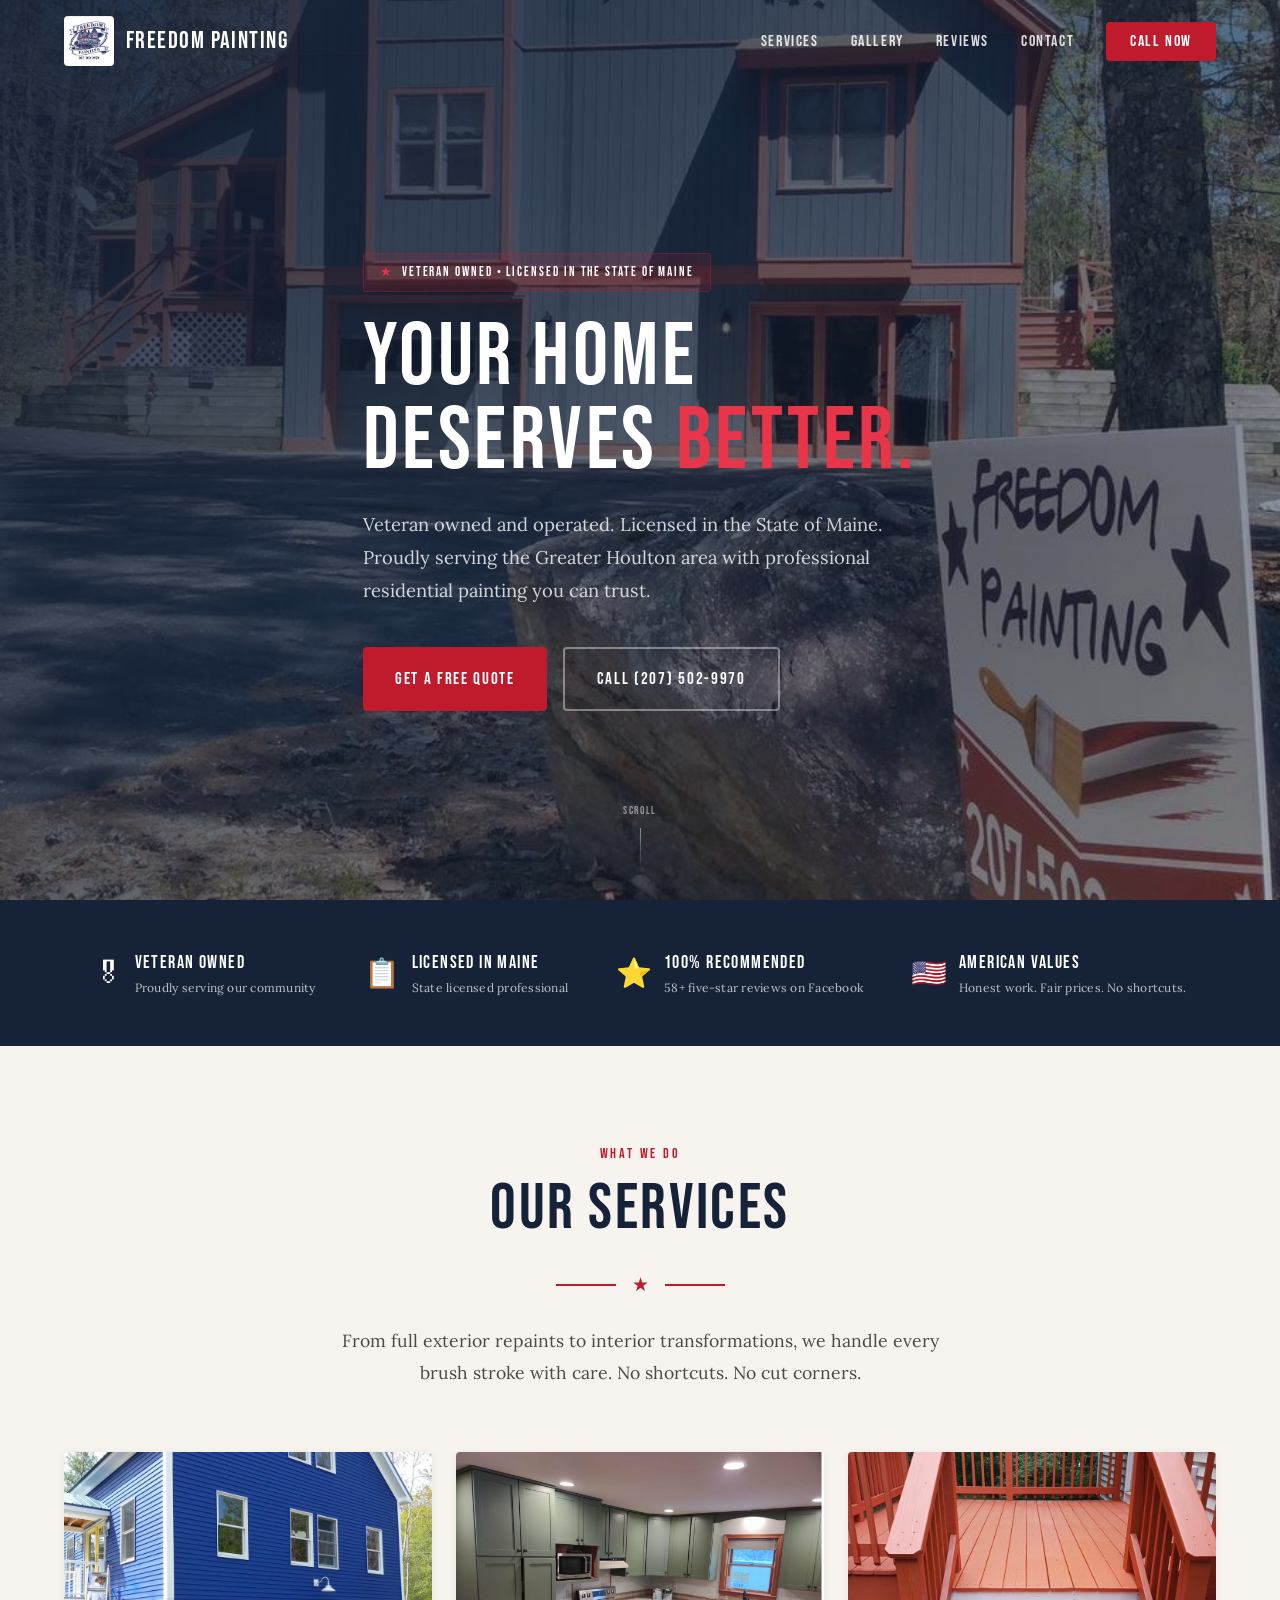
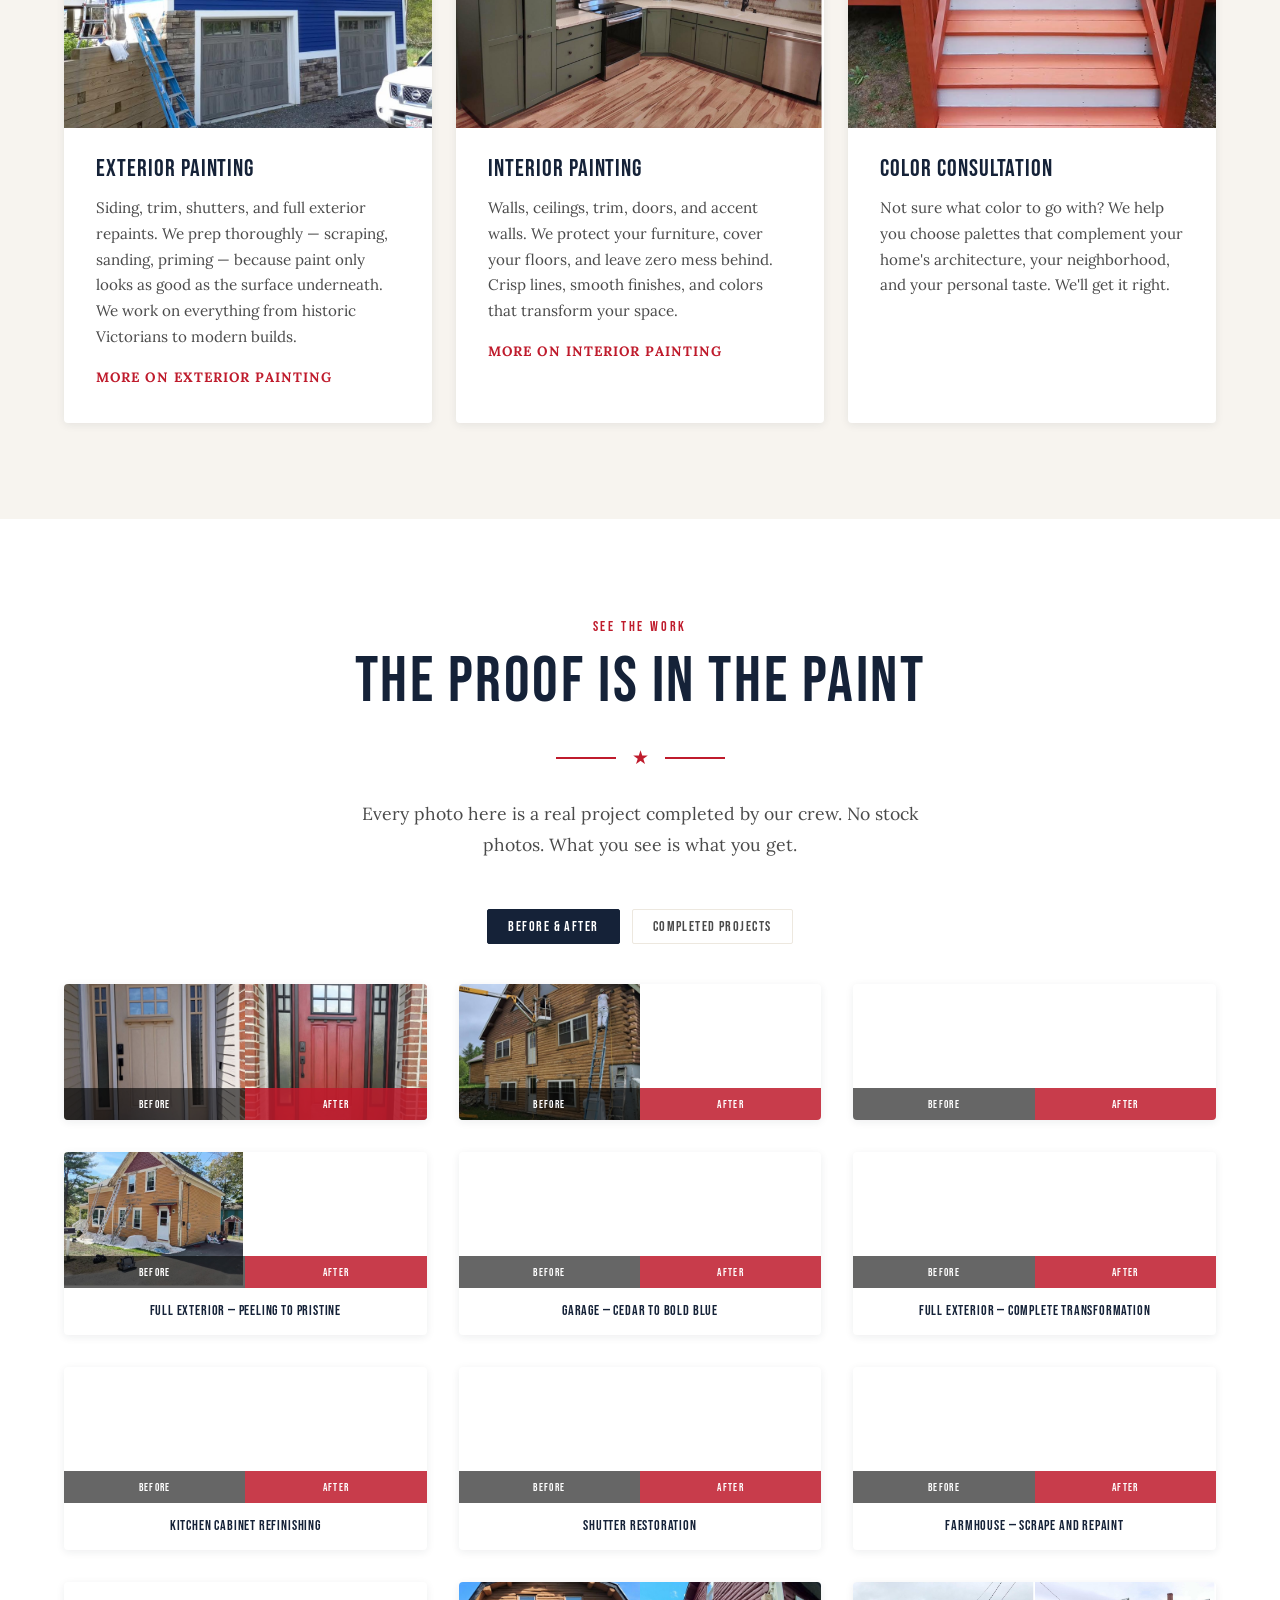
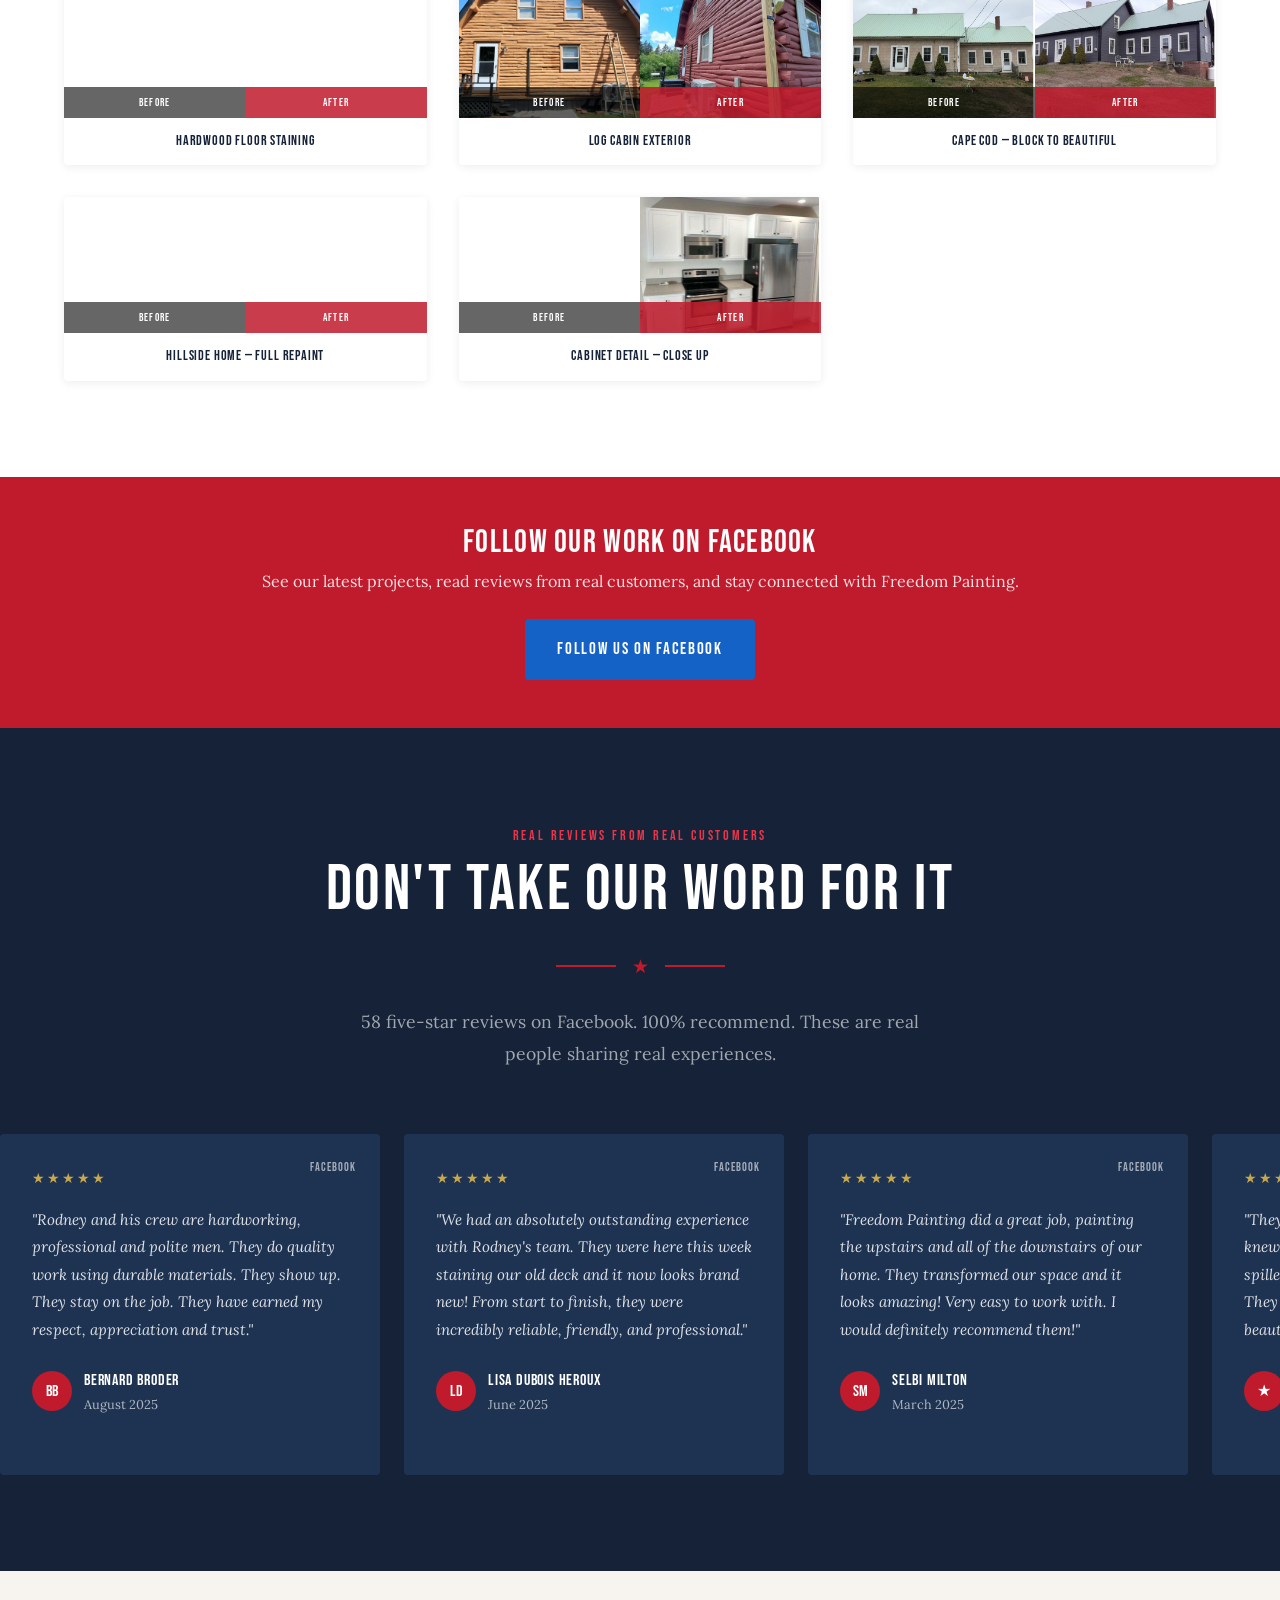
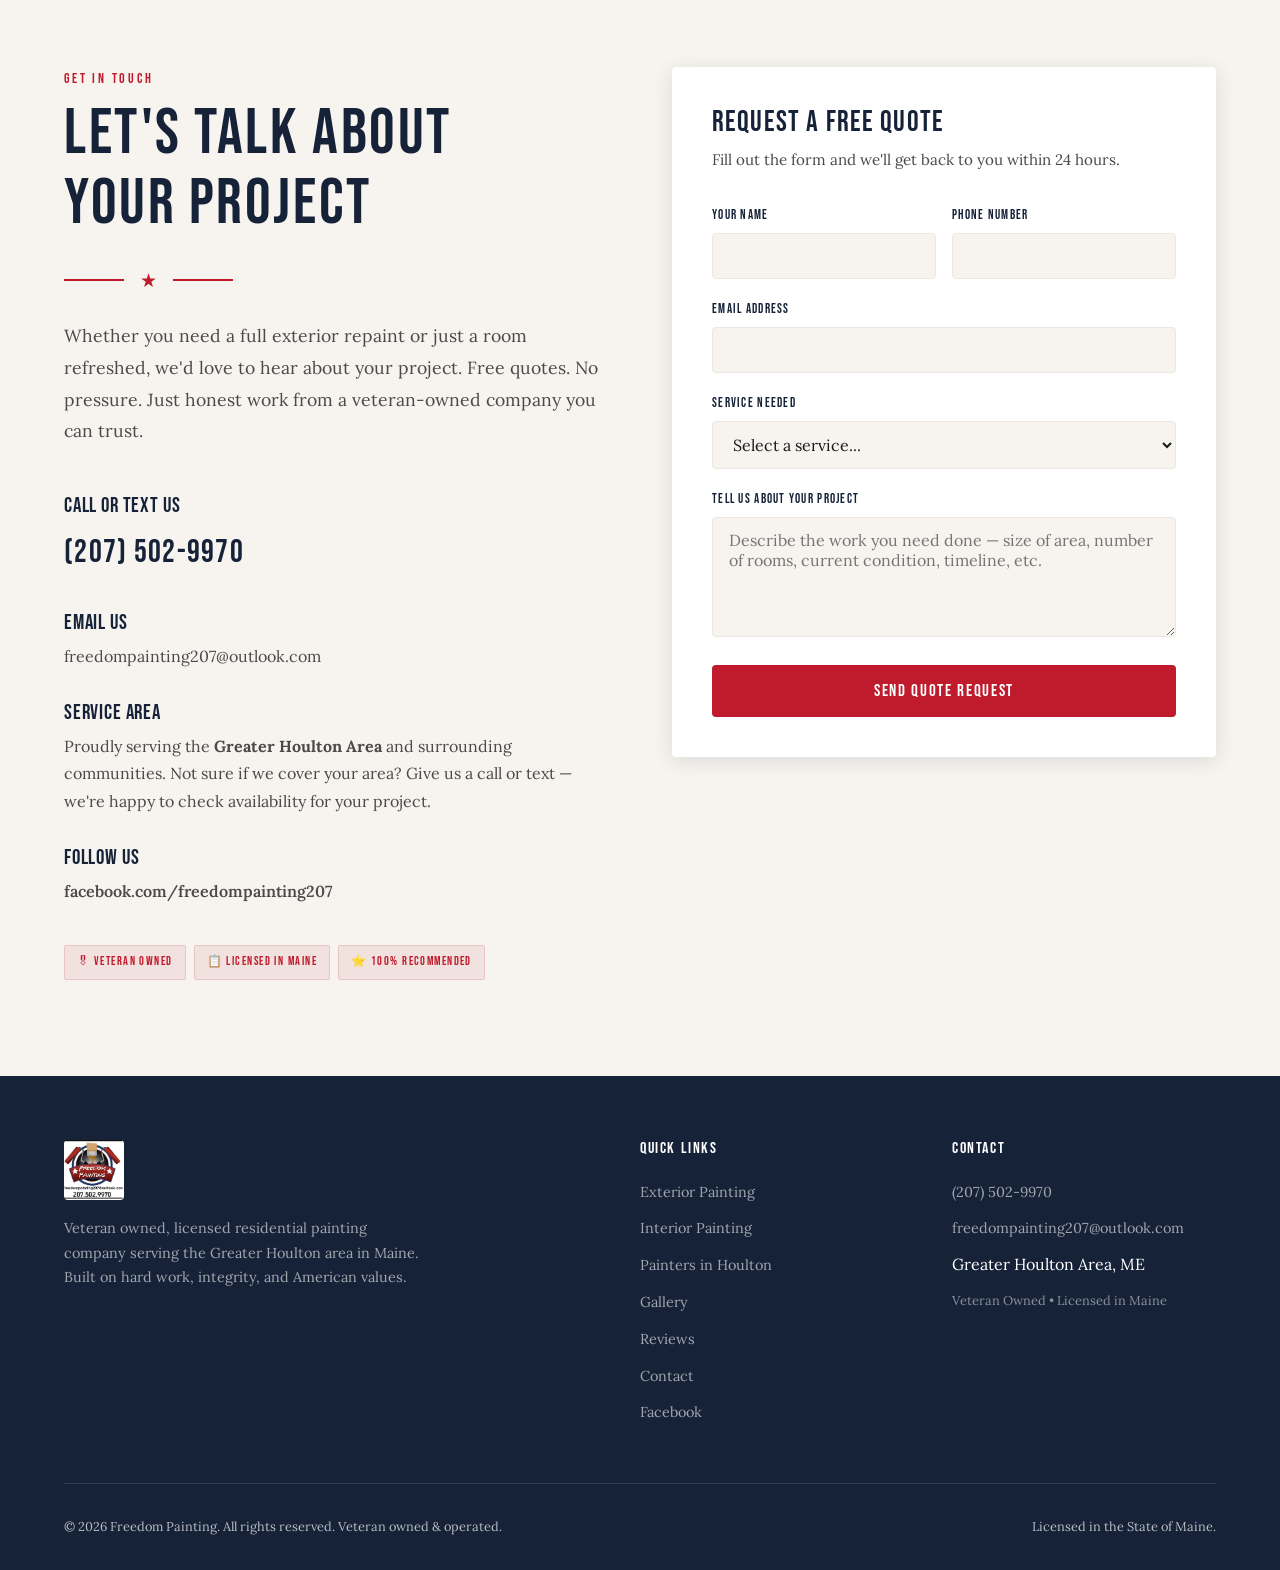
==== commit 78251ace: "Fix homepage gallery layout, mobile hero gutter, a11y; correct hosting docs - Scope subpage .ba-pair" ====
--- a/index.html
+++ b/index.html
@@ -24,7 +24,8 @@
     {
       "@context": "https://schema.org",
       "@type": "HousePainter",
-      "name": "Freedom Painting",
+      "name": "Freedom Painting LLC",
+      "alternateName": "Freedom Painting",
       "url": "https://freedompainting.us",
       "telephone": "+12075029970",
       "email": "freedompainting207@outlook.com",
@@ -142,7 +143,7 @@
                     </div>
                 </div>
                 <div class="service-card reveal">
-                    <div class="service-photo"><img src="images/p36.jpg" alt="Home with bold blue trim color selected with Freedom Painting" loading="lazy" decoding="async"></div>
+                    <div class="service-photo"><img src="images/p36.jpg" alt="Deck and stairs painted coral with white risers by Freedom Painting" loading="lazy" decoding="async"></div>
                     <div class="service-body">
                         <h3>COLOR CONSULTATION</h3>
                         <p>Not sure what color to go with? We help you choose palettes that complement your home's architecture, your neighborhood, and your personal taste. We'll get it right.</p>
@@ -218,7 +219,7 @@
                     <div class="project-item" onclick="openLightbox(29)"><img src="images/p33.jpg" alt="Painting detail and trim work" loading="lazy" decoding="async"></div>
                     <div class="project-item" onclick="openLightbox(30)"><img src="images/p34.jpg" alt="Completed exterior painting project" loading="lazy" decoding="async"></div>
                     <div class="project-item" onclick="openLightbox(31)"><img src="images/p35.jpg" alt="Kitchen painting project" loading="lazy" decoding="async"></div>
-                    <div class="project-item wide" onclick="openLightbox(32)"><img src="images/p36.jpg" alt="House with blue trim exterior painting" loading="lazy" decoding="async"></div>
+                    <div class="project-item wide" onclick="openLightbox(32)"><img src="images/p36.jpg" alt="Deck and stairs painted coral with white risers" loading="lazy" decoding="async"></div>
                     <div class="project-item" onclick="openLightbox(33)"><img src="images/p37.jpg" alt="Red siding exterior painting" loading="lazy" decoding="async"></div>
                     <div class="project-item" onclick="openLightbox(34)"><img src="images/p38.jpg" alt="Barn style building exterior painting" loading="lazy" decoding="async"></div>
                     <div class="project-item" onclick="openLightbox(35)"><img src="images/p39.jpg" alt="Residential exterior painting" loading="lazy" decoding="async"></div>
@@ -242,11 +243,11 @@
         </div>
     </section>
 
-    <div class="lightbox" id="lightbox">
-        <button class="lightbox-close" onclick="closeLightbox()">&#10005;</button>
-        <button class="lightbox-nav lightbox-prev" onclick="navLightbox(-1)">&#8249;</button>
+    <div class="lightbox" id="lightbox" role="dialog" aria-modal="true" aria-label="Project photo">
+        <button class="lightbox-close" onclick="closeLightbox()" aria-label="Close photo">&#10005;</button>
+        <button class="lightbox-nav lightbox-prev" onclick="navLightbox(-1)" aria-label="Previous photo">&#8249;</button>
         <img id="lightboxImg" alt="Gallery image">
-        <button class="lightbox-nav lightbox-next" onclick="navLightbox(1)">&#8250;</button>
+        <button class="lightbox-nav lightbox-next" onclick="navLightbox(1)" aria-label="Next photo">&#8250;</button>
     </div>
 
     <div class="social-banner">
@@ -322,7 +323,7 @@
                 <div><h4>QUICK LINKS</h4><ul class="footer-links"><li><a href="/exterior-painting/">Exterior Painting</a></li><li><a href="/interior-painting/">Interior Painting</a></li><li><a href="/house-painter-houlton-me/">Painters in Houlton</a></li><li><a href="#gallery">Gallery</a></li><li><a href="#testimonials">Reviews</a></li><li><a href="#contact">Contact</a></li><li><a href="https://www.facebook.com/freedompainting207" target="_blank" rel="noopener">Facebook</a></li></ul></div>
                 <div><h4>CONTACT</h4><ul class="footer-links"><li><a href="tel:2075029970">(207) 502-9970</a></li><li><a href="mailto:freedompainting207@outlook.com">freedompainting207@outlook.com</a></li><li>Greater Houlton Area, ME</li><li class="footer-meta">Veteran Owned &bull; Licensed in Maine</li></ul></div>
             </div>
-            <div class="footer-bottom"><span>&copy; 2025 Freedom Painting. All rights reserved. Veteran owned &amp; operated.</span><span>Licensed in the State of Maine.</span></div>
+            <div class="footer-bottom"><span>&copy; 2026 Freedom Painting. All rights reserved. Veteran owned &amp; operated.</span><span>Licensed in the State of Maine.</span></div>
         </div>
     </footer>
 
@@ -351,15 +352,30 @@
 
         // Duplicate testimonial cards in-place so the CSS marquee loops seamlessly.
         const testimonialsTrack = document.getElementById('testimonialsTrack');
-        if (testimonialsTrack) testimonialsTrack.innerHTML += testimonialsTrack.innerHTML;
+        // Clones are hidden from screen readers so each review is read once.
+        if (testimonialsTrack) Array.from(testimonialsTrack.children).forEach(card => {
+            const clone = card.cloneNode(true);
+            clone.setAttribute('aria-hidden', 'true');
+            testimonialsTrack.appendChild(clone);
+        });
 
         const lightbox = document.getElementById('lightbox');
         const lightboxImg = document.getElementById('lightboxImg');
-        const projectImages = Array.from(document.querySelectorAll('.project-item img')).map(img => img.src);
+        const projectItems = Array.from(document.querySelectorAll('.project-item'));
+        const projectImages = projectItems.map(item => item.querySelector('img'));
         let currentLightboxIndex = 0;
-        function openLightbox(index) { currentLightboxIndex = index; lightboxImg.src = projectImages[index]; lightbox.classList.add('active'); document.body.style.overflow = 'hidden'; }
-        function closeLightbox() { lightbox.classList.remove('active'); document.body.style.overflow = ''; }
-        function navLightbox(dir) { currentLightboxIndex = (currentLightboxIndex + dir + projectImages.length) % projectImages.length; lightboxImg.src = projectImages[currentLightboxIndex]; }
+        let lastFocused = null;
+        function showLightboxImage(index) { lightboxImg.src = projectImages[index].src; lightboxImg.alt = projectImages[index].alt; }
+        function openLightbox(index) { currentLightboxIndex = index; lastFocused = document.activeElement; showLightboxImage(index); lightbox.classList.add('active'); document.body.style.overflow = 'hidden'; lightbox.querySelector('.lightbox-close').focus(); }
+        function closeLightbox() { lightbox.classList.remove('active'); document.body.style.overflow = ''; if (lastFocused) lastFocused.focus(); }
+        function navLightbox(dir) { currentLightboxIndex = (currentLightboxIndex + dir + projectImages.length) % projectImages.length; showLightboxImage(currentLightboxIndex); }
+        // Make gallery tiles reachable and openable from the keyboard.
+        projectItems.forEach((item, i) => {
+            item.setAttribute('role', 'button');
+            item.setAttribute('tabindex', '0');
+            item.setAttribute('aria-label', 'Open photo: ' + projectImages[i].alt);
+            item.addEventListener('keydown', e => { if (e.key === 'Enter' || e.key === ' ') { e.preventDefault(); openLightbox(i); } });
+        });
         lightbox.addEventListener('click', e => { if (e.target === lightbox) closeLightbox(); });
         document.addEventListener('keydown', e => {
             if (!lightbox.classList.contains('active')) return;
--- a/css/site.css
+++ b/css/site.css
@@ -58,7 +58,7 @@
         .hero { position: relative; min-height: 100vh; display: flex; align-items: center; overflow: hidden; }
         .hero-bg { position: absolute; inset: 0; background: url('/images/hero-barn-sign.jpg') center/cover no-repeat; }
         .hero-bg::after { content: ''; position: absolute; inset: 0; background: linear-gradient(135deg, rgba(21,34,56,0.92) 0%, rgba(21,34,56,0.7) 40%, rgba(21,34,56,0.4) 100%); }
-        .hero-content { position: relative; z-index: 2; max-width: 700px; padding: 8rem 0 4rem; }
+        .hero-content { position: relative; z-index: 2; max-width: 700px; padding: 8rem 1.5rem 4rem; }
         .hero-badge { display: inline-flex; align-items: center; gap: 0.5rem; background: rgba(191,27,44,0.15); border: 1px solid rgba(191,27,44,0.3); color: var(--white); padding: 0.5rem 1rem; border-radius: 2px; font-family: var(--font-display); font-size: 0.8rem; letter-spacing: 0.15em; margin-bottom: 1.5rem; animation: fadeInUp 0.8s ease both; }
         .hero-badge::before { content: '\2605'; color: var(--red-light); }
         .hero h1 { font-size: clamp(3rem, 7vw, 5.5rem); color: var(--white); line-height: 0.95; margin-bottom: 1.5rem; text-wrap: balance; animation: fadeInUp 0.8s ease 0.15s both; }
@@ -125,6 +125,7 @@
         .project-item::after { content: ''; position: absolute; inset: 0; background: rgba(21,34,56,0.18); opacity: 0; transition: var(--transition); }
         .project-item:hover img { transform: scale(1.06); }
         .project-item:hover::after { opacity: 1; }
+        .project-item:focus-visible { outline: 3px solid var(--red); outline-offset: 3px; }
 
         /* Lightbox */
         .lightbox { position: fixed; inset: 0; z-index: 2000; background: rgba(0,0,0,0.92); display: none; align-items: center; justify-content: center; padding: 2rem; }
@@ -174,7 +175,7 @@
         .form-row { display: grid; grid-template-columns: 1fr 1fr; gap: 1rem; }
         .form-group { margin-bottom: 1.25rem; }
         .form-group label { display: block; font-family: var(--font-display); font-size: 0.8rem; letter-spacing: 0.1em; color: var(--navy); margin-bottom: 0.4rem; }
-        .form-group input, .form-group select, .form-group textarea { width: 100%; padding: 0.75rem 1rem; border: 1px solid var(--cream-dark); border-radius: var(--radius); font-family: var(--font-body); font-size: 0.95rem; color: var(--text-dark); background: var(--cream); transition: var(--transition); }
+        .form-group input, .form-group select, .form-group textarea { width: 100%; padding: 0.75rem 1rem; border: 1px solid var(--cream-dark); border-radius: var(--radius); font-family: var(--font-body); font-size: 1rem; color: var(--text-dark); background: var(--cream); transition: var(--transition); }
         .form-group input:focus, .form-group select:focus, .form-group textarea:focus { outline: none; border-color: var(--navy); background: var(--white); }
         .form-group textarea { resize: vertical; min-height: 120px; }
         .form-submit { width: 100%; font-family: var(--font-display); font-size: 1.05rem; letter-spacing: 0.1em; padding: 1rem; background: var(--red); color: var(--white); border: none; border-radius: var(--radius); transition: var(--transition); }
@@ -212,10 +213,11 @@
         .footer-brand .nav-logo { margin-bottom: 0.5rem; }
         .footer-brand img { height: 60px; border-radius: 4px; }
         .footer-meta { margin-top: 0.75rem; color: rgba(255,255,255,0.5); font-size: 0.8rem; }
+        .page-hero-actions { margin-top: 2rem; }
 
         /* RESPONSIVE */
         @media (max-width: 1024px) { .projects-grid { grid-template-columns: repeat(3, 1fr); } .project-item.wide { grid-column: span 1; aspect-ratio: 1; } .contact-grid { grid-template-columns: 1fr; gap: 3rem; } }
-        @media (max-width: 768px) { .nav-links { display: none; } .nav-links.mobile-open { display: flex; flex-direction: column; position: absolute; top: 100%; left: 0; width: 100%; background: var(--navy); padding: 1.5rem; gap: 1rem; box-shadow: var(--shadow-md); } .nav-hamburger { display: flex; } .projects-grid { grid-template-columns: repeat(2, 1fr); } .services-grid { grid-template-columns: 1fr; } .footer-grid { grid-template-columns: 1fr; gap: 2rem; } .footer-bottom { flex-direction: column; gap: 0.5rem; text-align: center; } .form-row { grid-template-columns: 1fr; } .section-padding { padding: 4rem 0; } .testimonial-card { flex: 0 0 300px; padding: 1.5rem; } .trust-items { gap: 1.5rem; } .ba-grid { grid-template-columns: 1fr; } }
+        @media (max-width: 768px) { .nav-links { display: none; } .nav-links.mobile-open { display: flex; flex-direction: column; position: absolute; top: 100%; left: 0; width: 100%; background: var(--navy); padding: 1.5rem; gap: 1rem; box-shadow: var(--shadow-md); } .nav-hamburger { display: flex; } .projects-grid { grid-template-columns: repeat(2, 1fr); } .services-grid { grid-template-columns: 1fr; } .footer-grid { grid-template-columns: 1fr; gap: 2rem; } .footer-bottom { flex-direction: column; gap: 0.5rem; text-align: center; } .form-row { grid-template-columns: 1fr; } .section-padding { padding: 4rem 0; } .testimonial-card { flex: 0 0 300px; padding: 1.5rem; } .trust-items { gap: 1.5rem; } .ba-grid { grid-template-columns: 1fr; } .hero-scroll { display: none; } }
         @media (max-width: 480px) { .projects-grid { grid-template-columns: 1fr 1fr; gap: 0.5rem; } .hero h1 { font-size: 2.8rem; } }
 
         /* ---- CONTENT PAGES (service + location) ---- */
@@ -233,10 +235,10 @@
         .prose ul { margin: 0 0 1.5rem 1.25rem; }
         .prose li { margin-bottom: 0.6rem; line-height: 1.7; }
         .prose strong { color: var(--navy); }
-        .ba-pair { display: grid; grid-template-columns: 1fr 1fr; gap: 0.75rem; margin: 2rem 0; }
-        .ba-pair figure { margin: 0; }
-        .ba-pair img { width: 100%; aspect-ratio: 4 / 3; object-fit: cover; border-radius: 4px; display: block; box-shadow: var(--shadow-md); }
-        .ba-pair figcaption { font-size: 0.8rem; letter-spacing: 1px; text-transform: uppercase; color: var(--navy); opacity: 0.7; margin-top: 0.5rem; }
+        .prose .ba-pair { display: grid; grid-template-columns: 1fr 1fr; gap: 0.75rem; margin: 2rem 0; }
+        .prose .ba-pair figure { margin: 0; }
+        .prose .ba-pair img { width: 100%; aspect-ratio: 4 / 3; object-fit: cover; border-radius: 4px; display: block; box-shadow: var(--shadow-md); }
+        .prose .ba-pair figcaption { font-size: 0.8rem; letter-spacing: 1px; text-transform: uppercase; color: var(--navy); opacity: 0.7; margin-top: 0.5rem; }
         .pullquote { border-left: 4px solid var(--red); padding: 0.5rem 0 0.5rem 1.5rem; margin: 2rem 0; font-style: italic; color: var(--navy); }
         .pullquote cite { display: block; font-style: normal; font-size: 0.8rem; letter-spacing: 1px; text-transform: uppercase; opacity: 0.7; margin-top: 0.75rem; }
         .cta-band { background: var(--navy-light); color: var(--white); text-align: center; padding: 4rem 0; }
@@ -246,9 +248,16 @@
         @media (max-width: 768px) {
             .page-hero { padding: 7rem 0 3rem; }
             .page-hero h1 { font-size: 2.5rem; }
-            .ba-pair { grid-template-columns: 1fr; }
+            .prose .ba-pair { grid-template-columns: 1fr; }
         }
         .service-link { display: inline-block; margin-top: 1rem; font-size: 0.85rem; font-weight: 700; letter-spacing: 0.08em; text-transform: uppercase; color: var(--red); text-decoration: none; border-bottom: 2px solid transparent; transition: border-color 0.2s ease; }
         .service-link:hover, .service-link:focus { border-bottom-color: var(--red); }
         .prose a { color: var(--red); text-decoration: underline; text-underline-offset: 3px; }
         .prose a:hover, .prose a:focus { color: var(--red-dark); }
+        @media (prefers-reduced-motion: reduce) {
+            html { scroll-behavior: auto; }
+            *, *::before, *::after { animation-duration: 0.01ms !important; animation-iteration-count: 1 !important; transition-duration: 0.01ms !important; }
+            .testimonials-track { flex-wrap: wrap; justify-content: center; transform: none; }
+            .testimonials-track [aria-hidden="true"] { display: none; }
+            .reveal { opacity: 1; transform: none; }
+        }
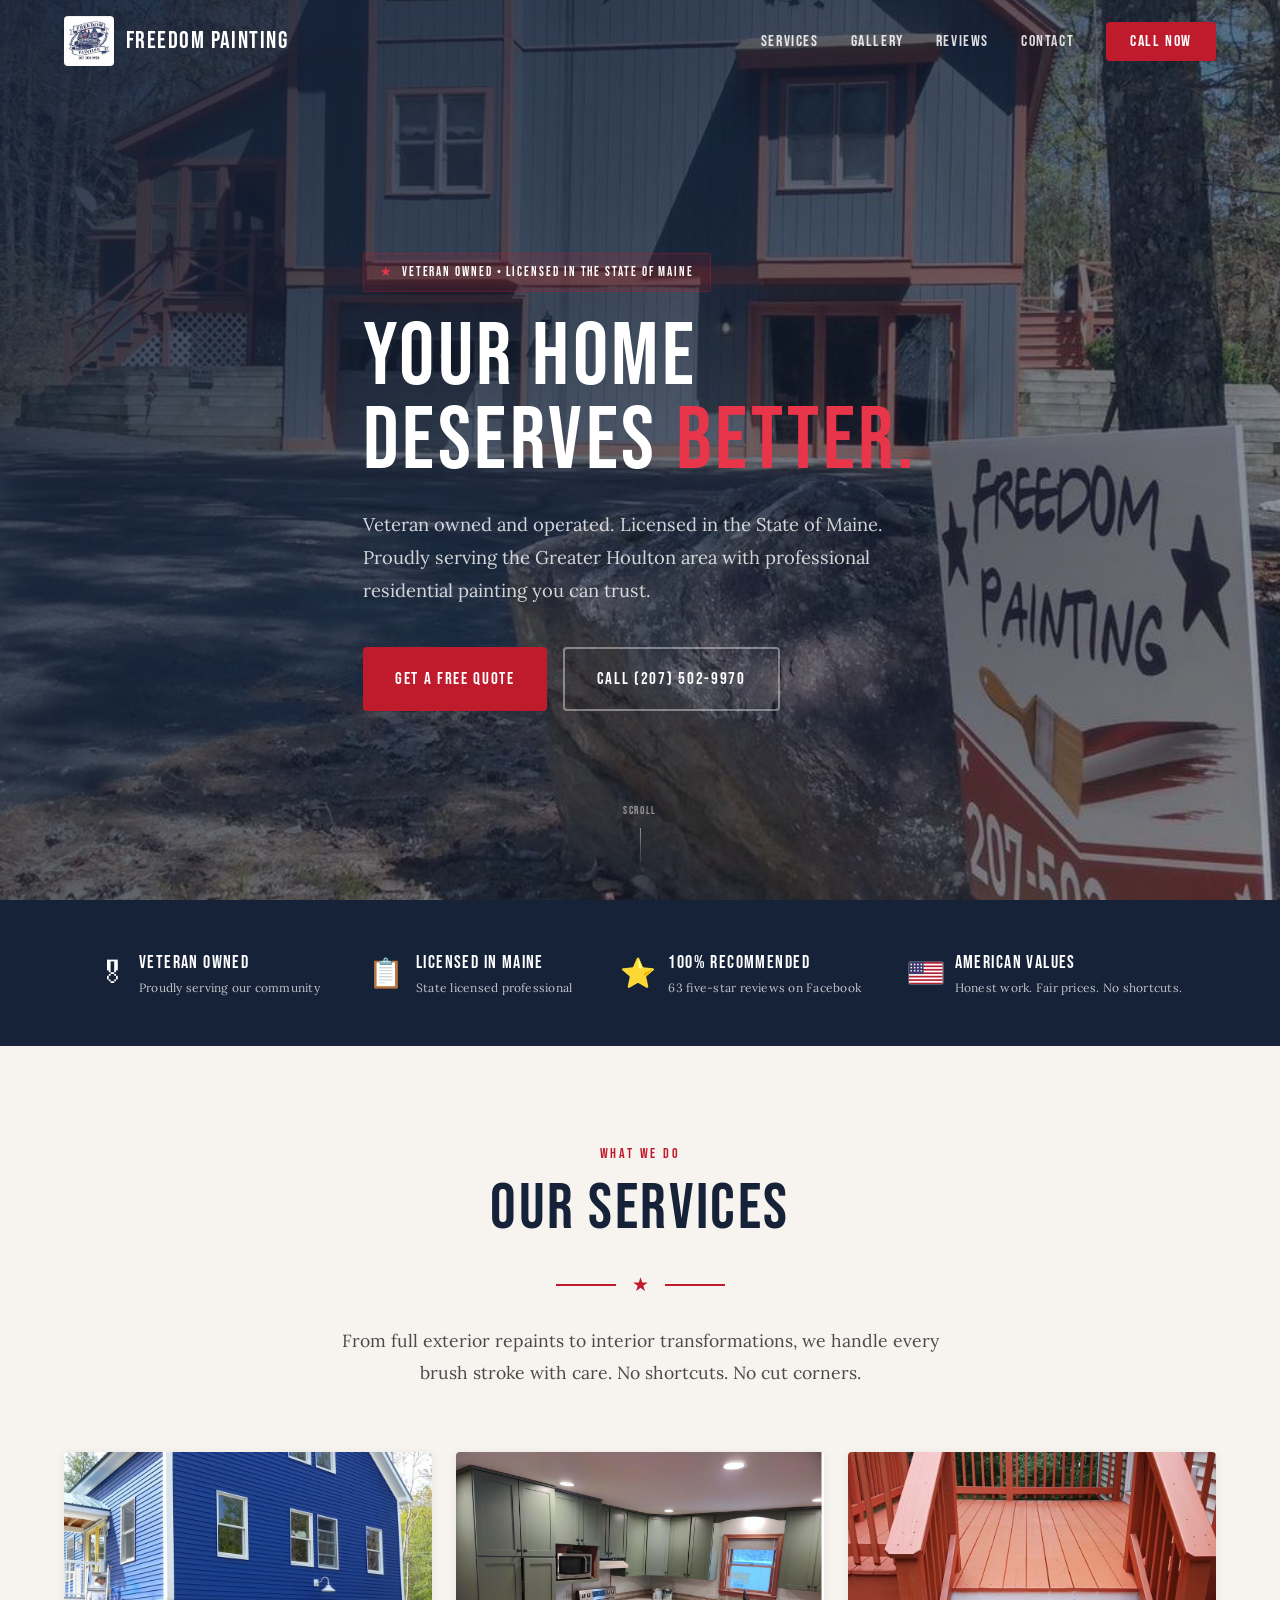
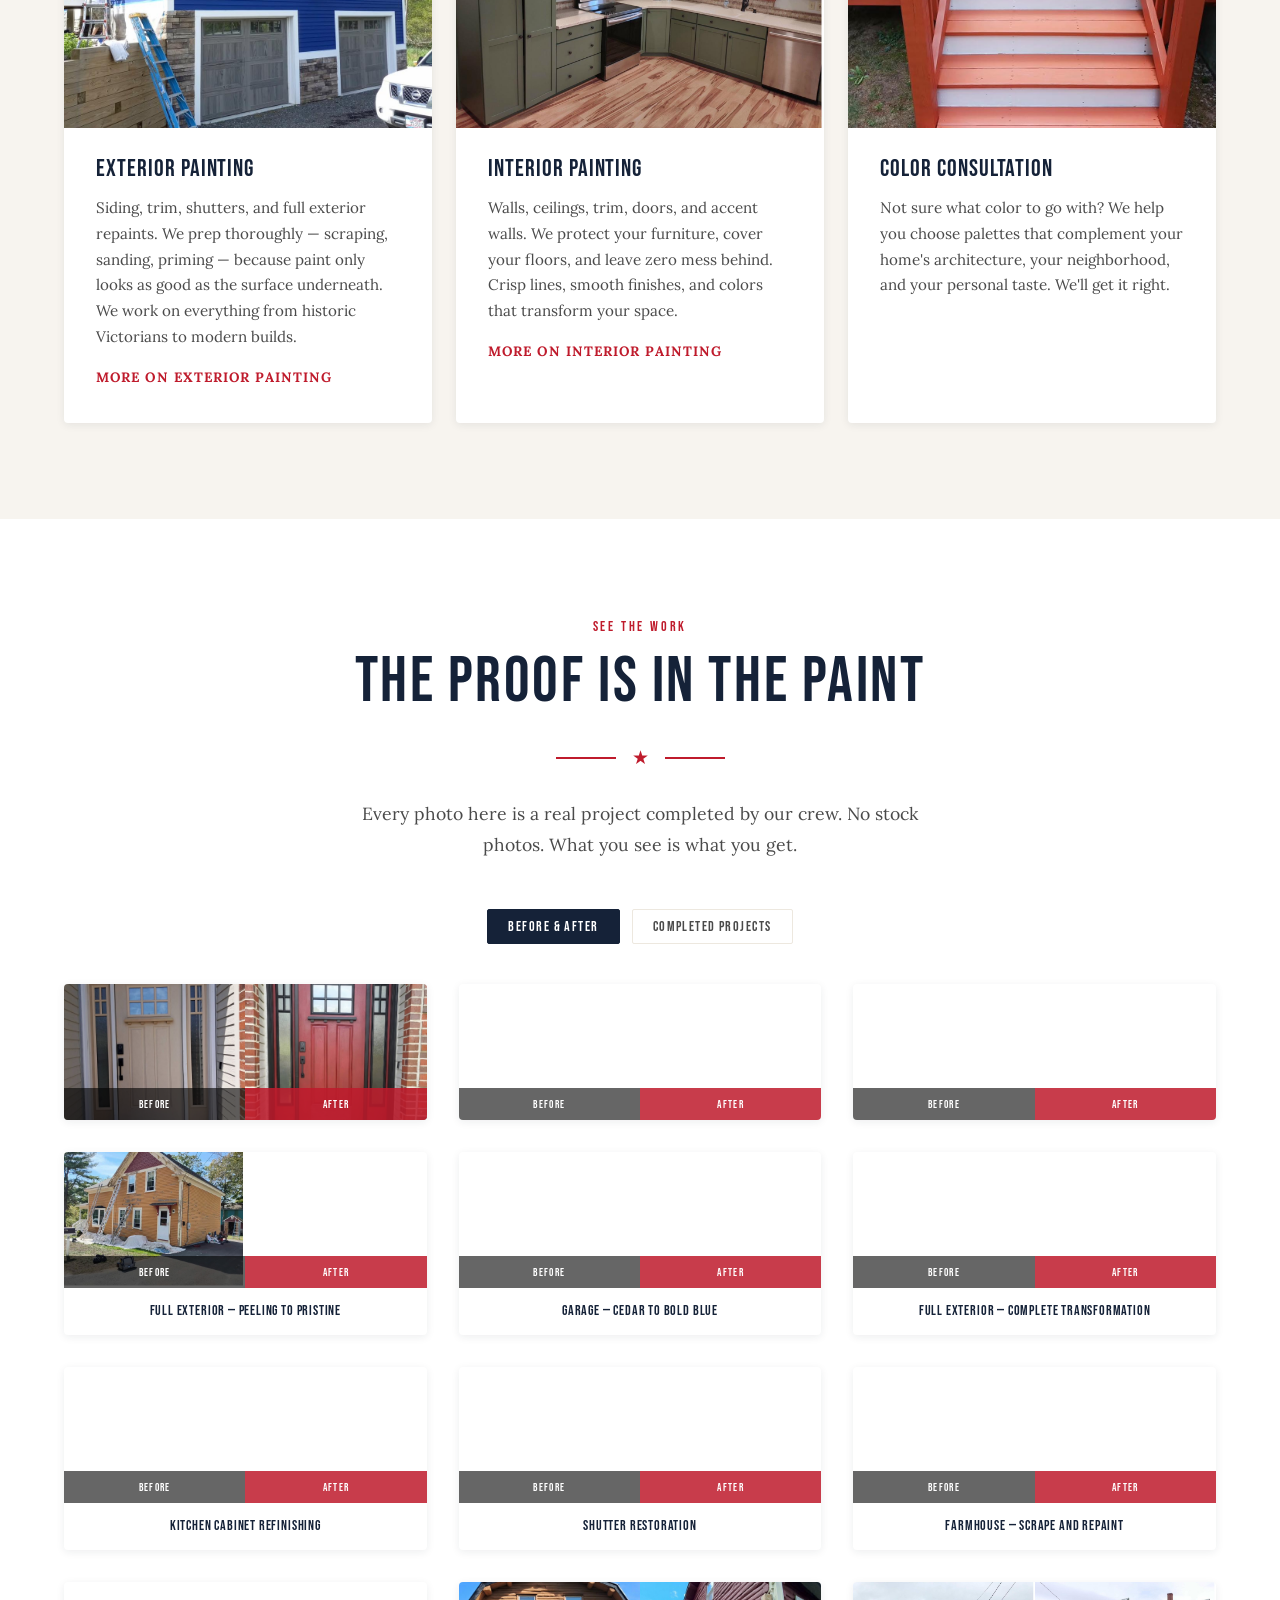
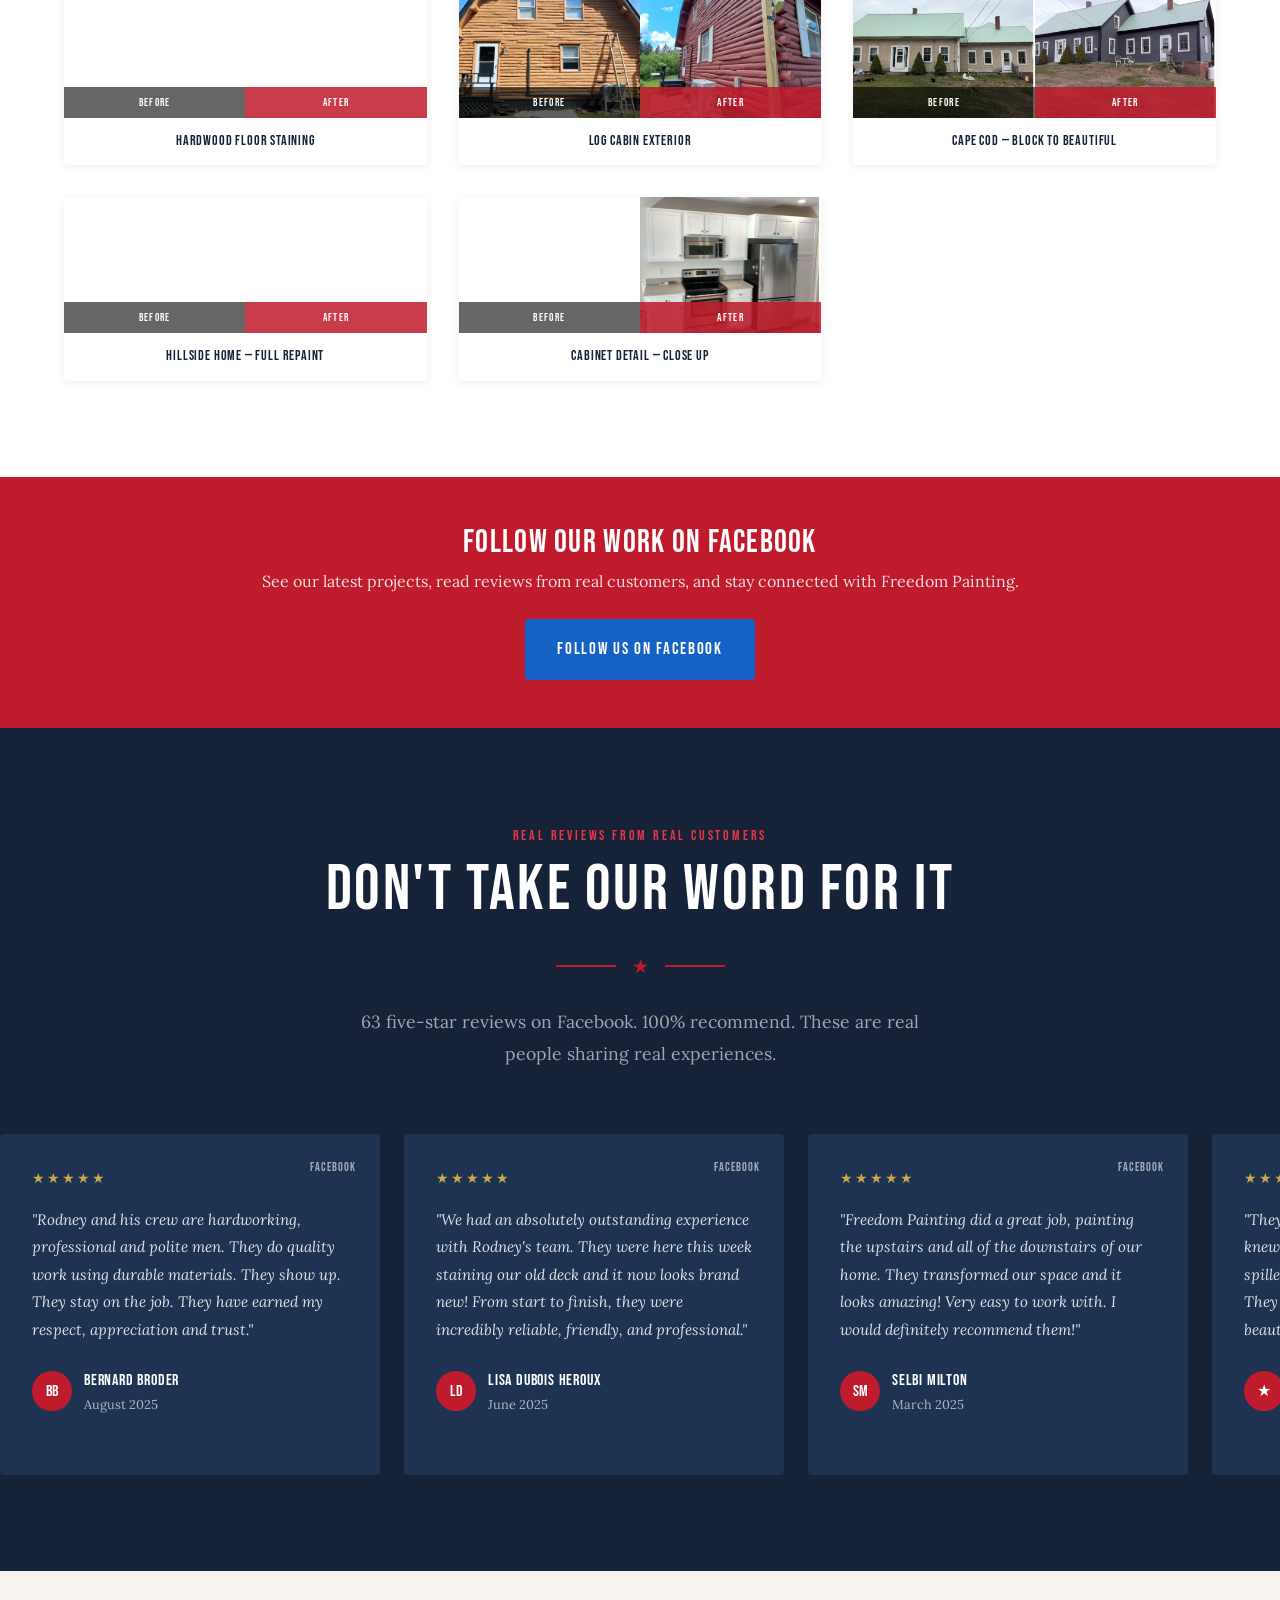
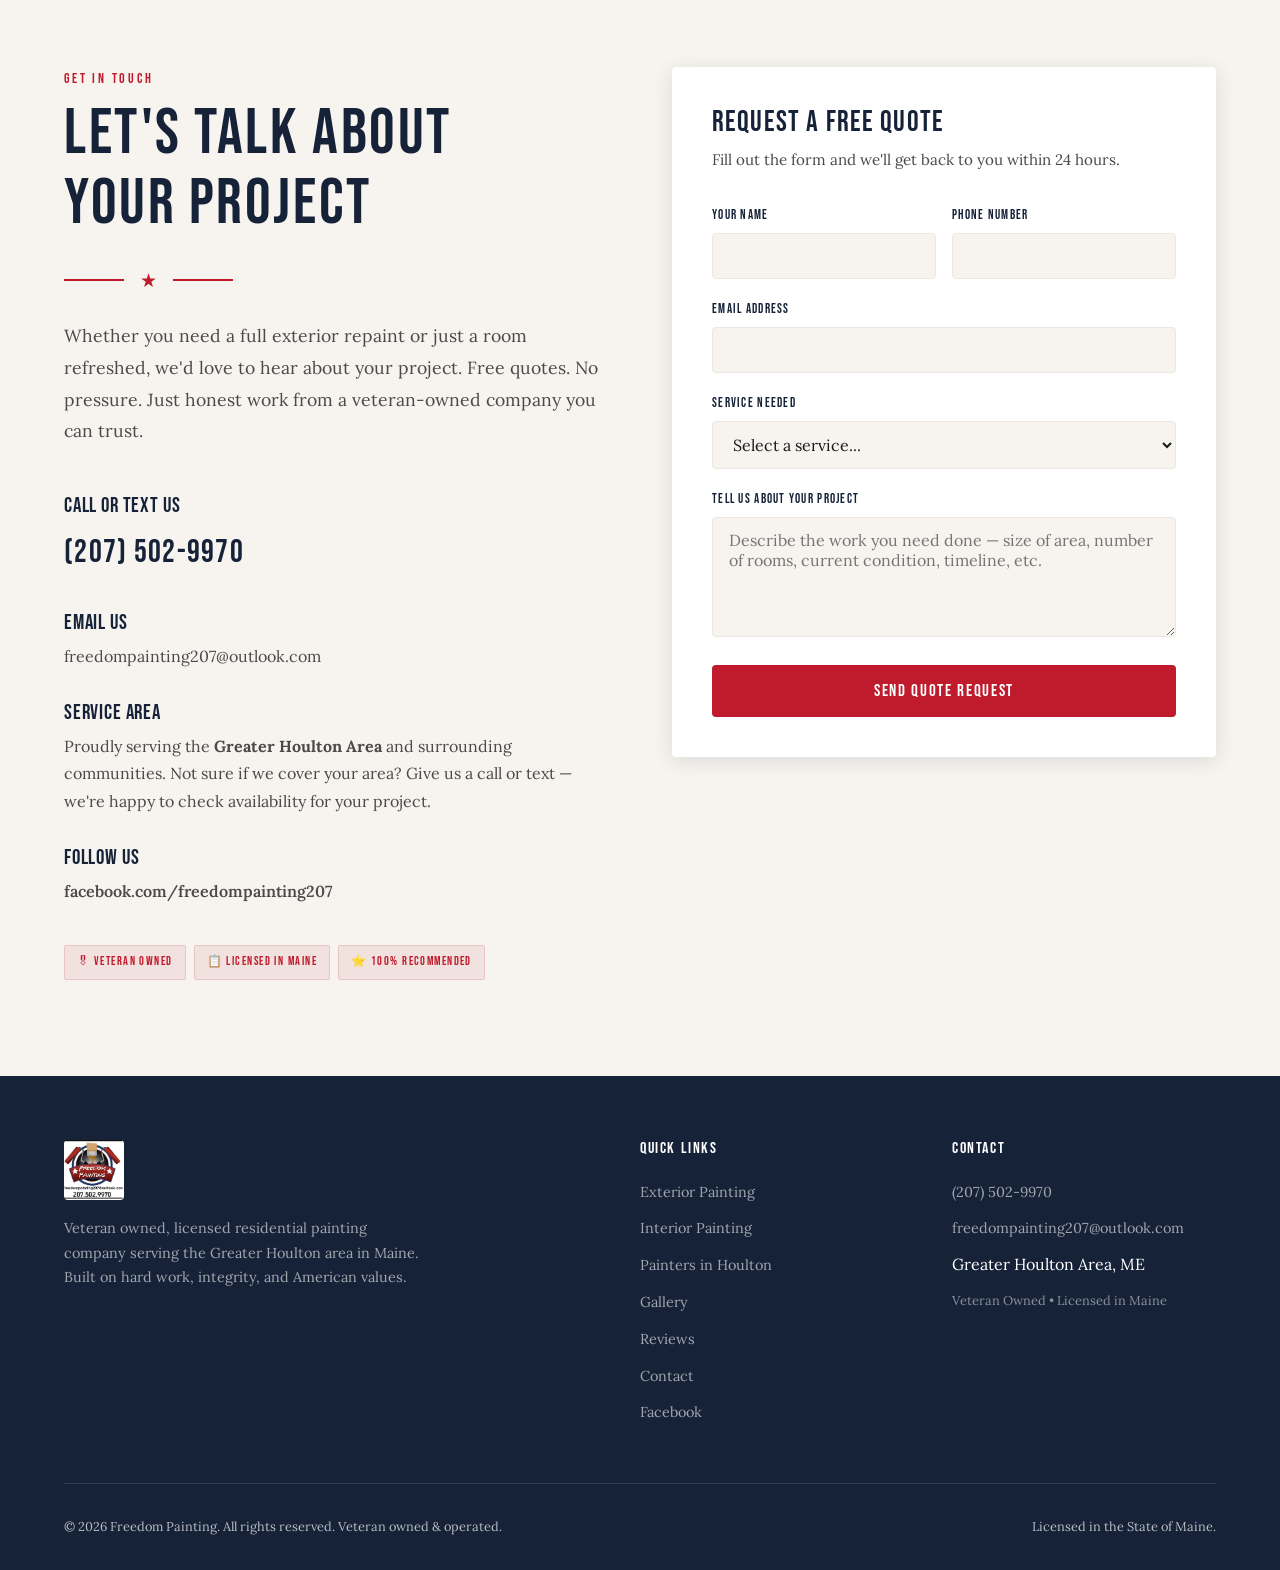
==== commit d19d64a2: "Replace flag emoji with SVG icon; update review count to 63 The US flag emoji rendered as the letter" ====
--- a/index.html
+++ b/index.html
@@ -51,7 +51,7 @@
       "aggregateRating": {
         "@type": "AggregateRating",
         "ratingValue": "5.0",
-        "reviewCount": "58",
+        "reviewCount": "63",
         "bestRating": "5"
       },
       "hasOfferCatalog": {
@@ -111,8 +111,8 @@
             <div class="trust-items">
                 <div class="trust-item"><span class="trust-icon">&#127894;</span><div class="trust-text">VETERAN OWNED<small>Proudly serving our community</small></div></div>
                 <div class="trust-item"><span class="trust-icon">&#128203;</span><div class="trust-text">LICENSED IN MAINE<small>State licensed professional</small></div></div>
-                <div class="trust-item"><span class="trust-icon">&#11088;</span><div class="trust-text">100% RECOMMENDED<small>58+ five-star reviews on Facebook</small></div></div>
-                <div class="trust-item"><span class="trust-icon">&#127482;&#127480;</span><div class="trust-text">AMERICAN VALUES<small>Honest work. Fair prices. No shortcuts.</small></div></div>
+                <div class="trust-item"><span class="trust-icon">&#11088;</span><div class="trust-text">100% RECOMMENDED<small>63 five-star reviews on Facebook</small></div></div>
+                <div class="trust-item"><span class="trust-icon"><svg class="trust-flag" viewBox="0 0 30 20" aria-hidden="true" focusable="false"><rect width="30" height="20" fill="#fff"/><g fill="#B22234"><rect y="0.000" width="30" height="1.538"/><rect y="3.077" width="30" height="1.538"/><rect y="6.154" width="30" height="1.538"/><rect y="9.231" width="30" height="1.538"/><rect y="12.308" width="30" height="1.538"/><rect y="15.385" width="30" height="1.538"/><rect y="18.462" width="30" height="1.538"/></g><rect width="13" height="10.769" fill="#3C3B6E"/><g fill="#fff"><circle cx="2" cy="2.2" r="0.75"/><circle cx="5" cy="2.2" r="0.75"/><circle cx="8" cy="2.2" r="0.75"/><circle cx="11" cy="2.2" r="0.75"/><circle cx="2" cy="5" r="0.75"/><circle cx="5" cy="5" r="0.75"/><circle cx="8" cy="5" r="0.75"/><circle cx="11" cy="5" r="0.75"/><circle cx="2" cy="7.8" r="0.75"/><circle cx="5" cy="7.8" r="0.75"/><circle cx="8" cy="7.8" r="0.75"/><circle cx="11" cy="7.8" r="0.75"/></g></svg></span><div class="trust-text">AMERICAN VALUES<small>Honest work. Fair prices. No shortcuts.</small></div></div>
             </div>
         </div>
     </div>
@@ -264,7 +264,7 @@
                 <span class="section-label">REAL REVIEWS FROM REAL CUSTOMERS</span>
                 <h2 class="section-title">DON'T TAKE OUR WORD FOR IT</h2>
                 <div class="star-divider"><span>&#9733;</span></div>
-                <p class="section-subtitle">58 five-star reviews on Facebook. 100% recommend. These are real people sharing real experiences.</p>
+                <p class="section-subtitle">63 five-star reviews on Facebook. 100% recommend. These are real people sharing real experiences.</p>
             </div>
         </div>
         <div class="testimonials-track-wrapper">
--- a/css/site.css
+++ b/css/site.css
@@ -80,6 +80,7 @@
         .trust-items { display: flex; justify-content: center; gap: 3rem; flex-wrap: wrap; }
         .trust-item { display: flex; align-items: center; gap: 0.75rem; color: var(--white); }
         .trust-icon { font-size: 1.8rem; }
+        .trust-flag { display: block; width: 2.1rem; height: 1.4rem; border-radius: 2px; box-shadow: 0 0 0 1px rgba(255,255,255,0.25); }
         .trust-text { font-family: var(--font-display); font-size: 1.1rem; letter-spacing: 0.08em; text-align: left; }
         .trust-text small { display: block; font-family: var(--font-body); font-size: 0.75rem; color: rgba(255,255,255,0.72); letter-spacing: 0.02em; }
 
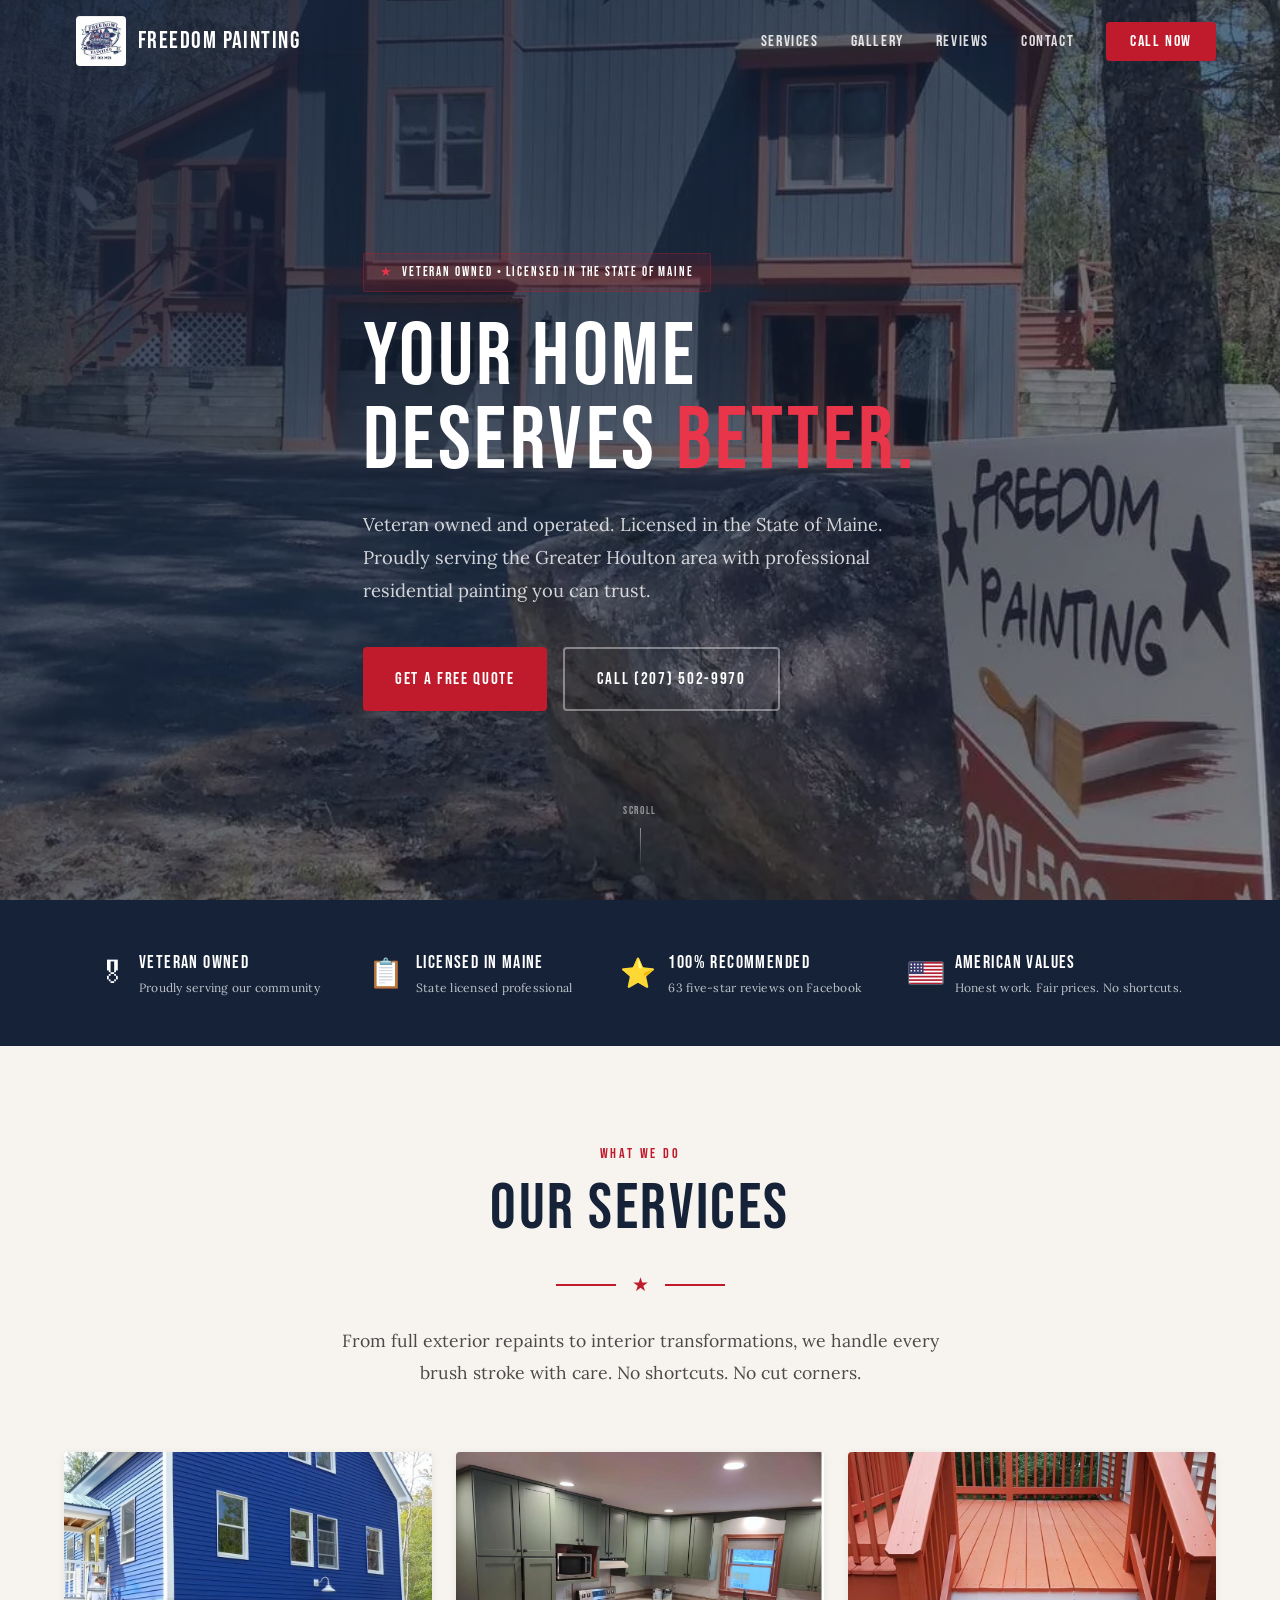
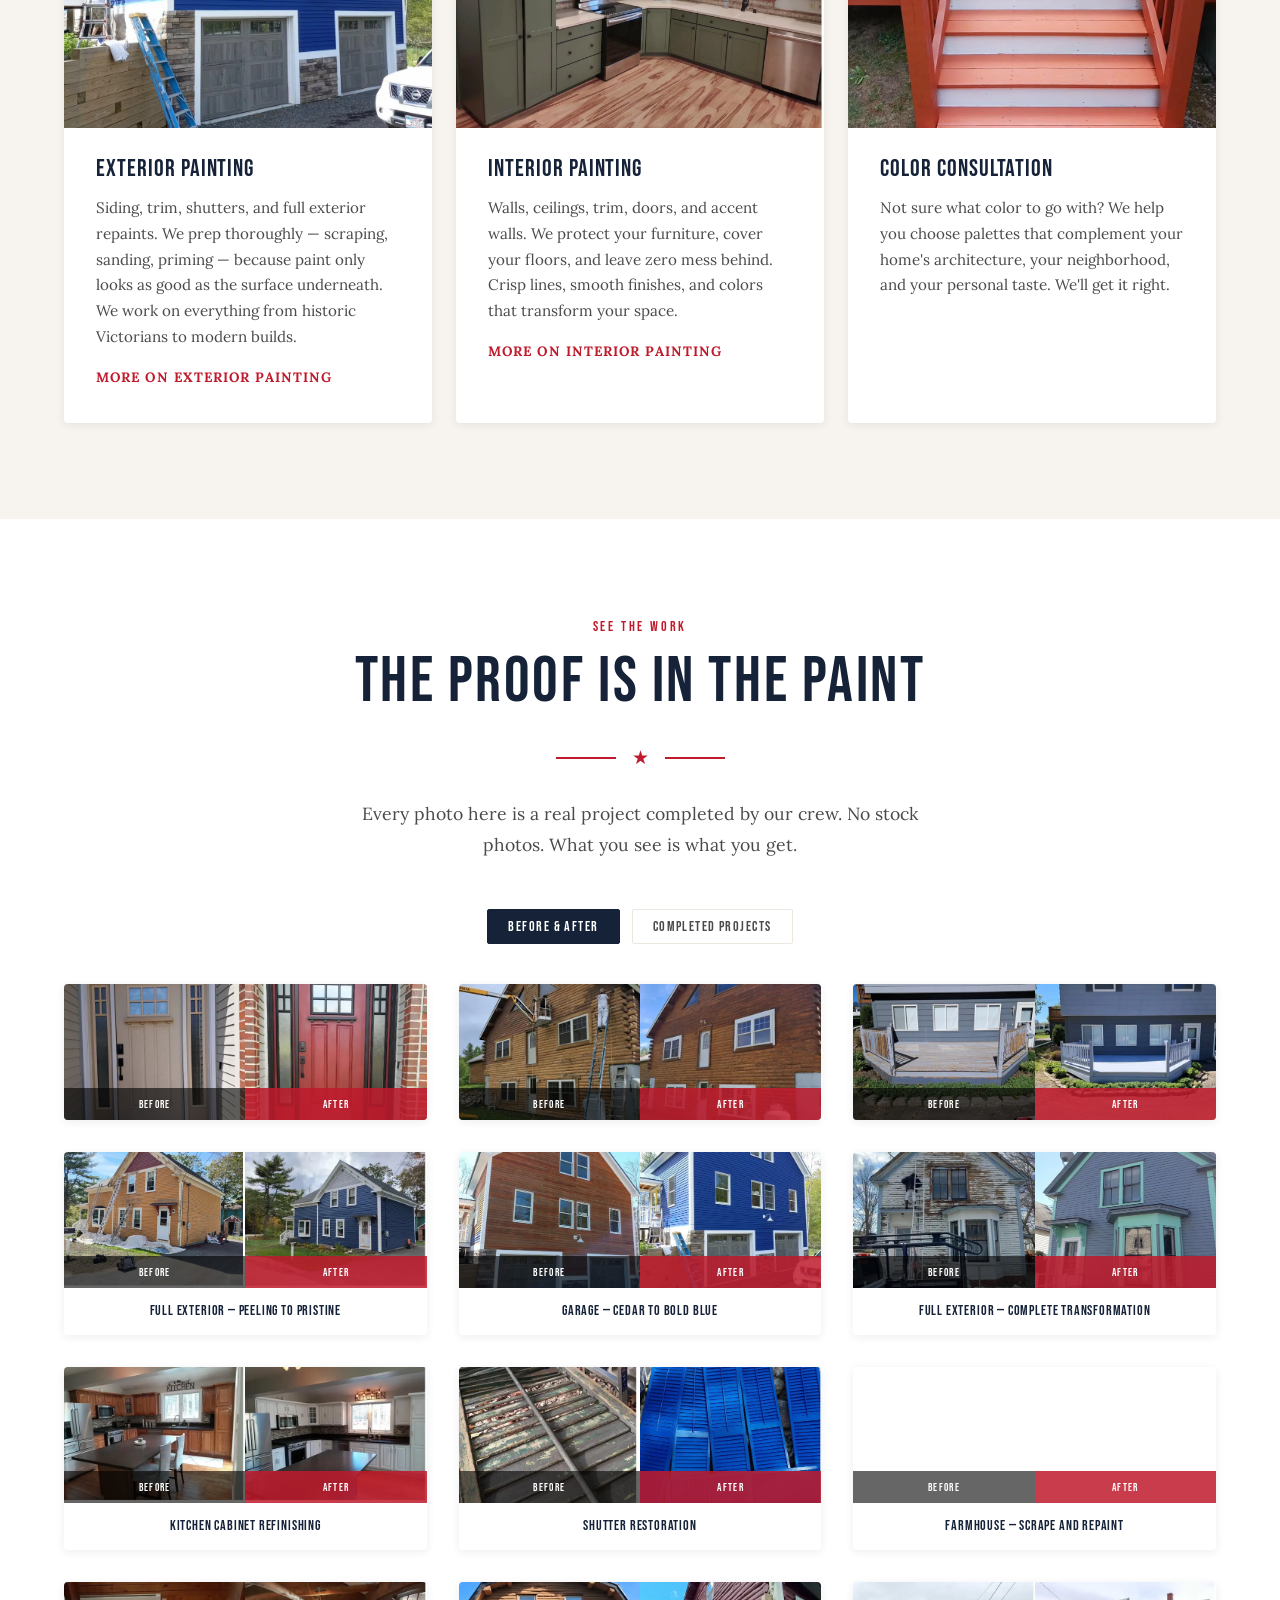
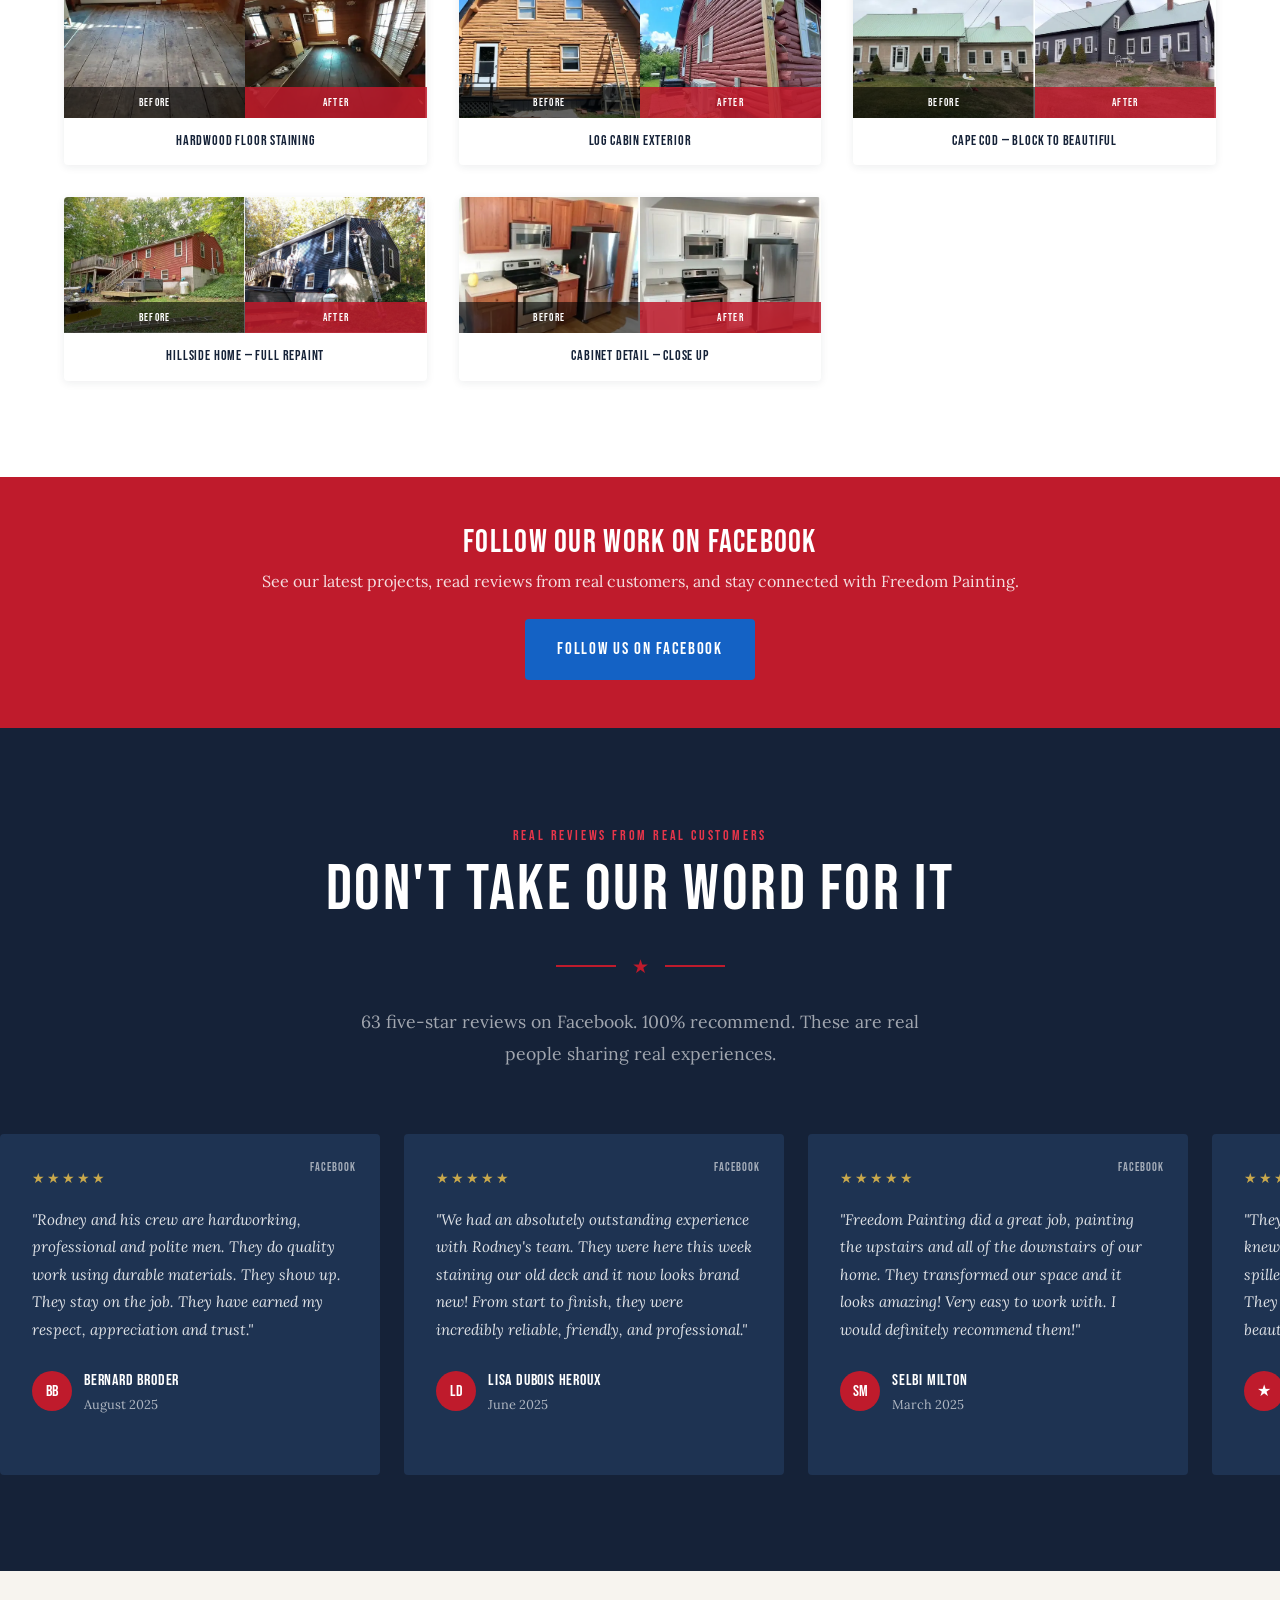
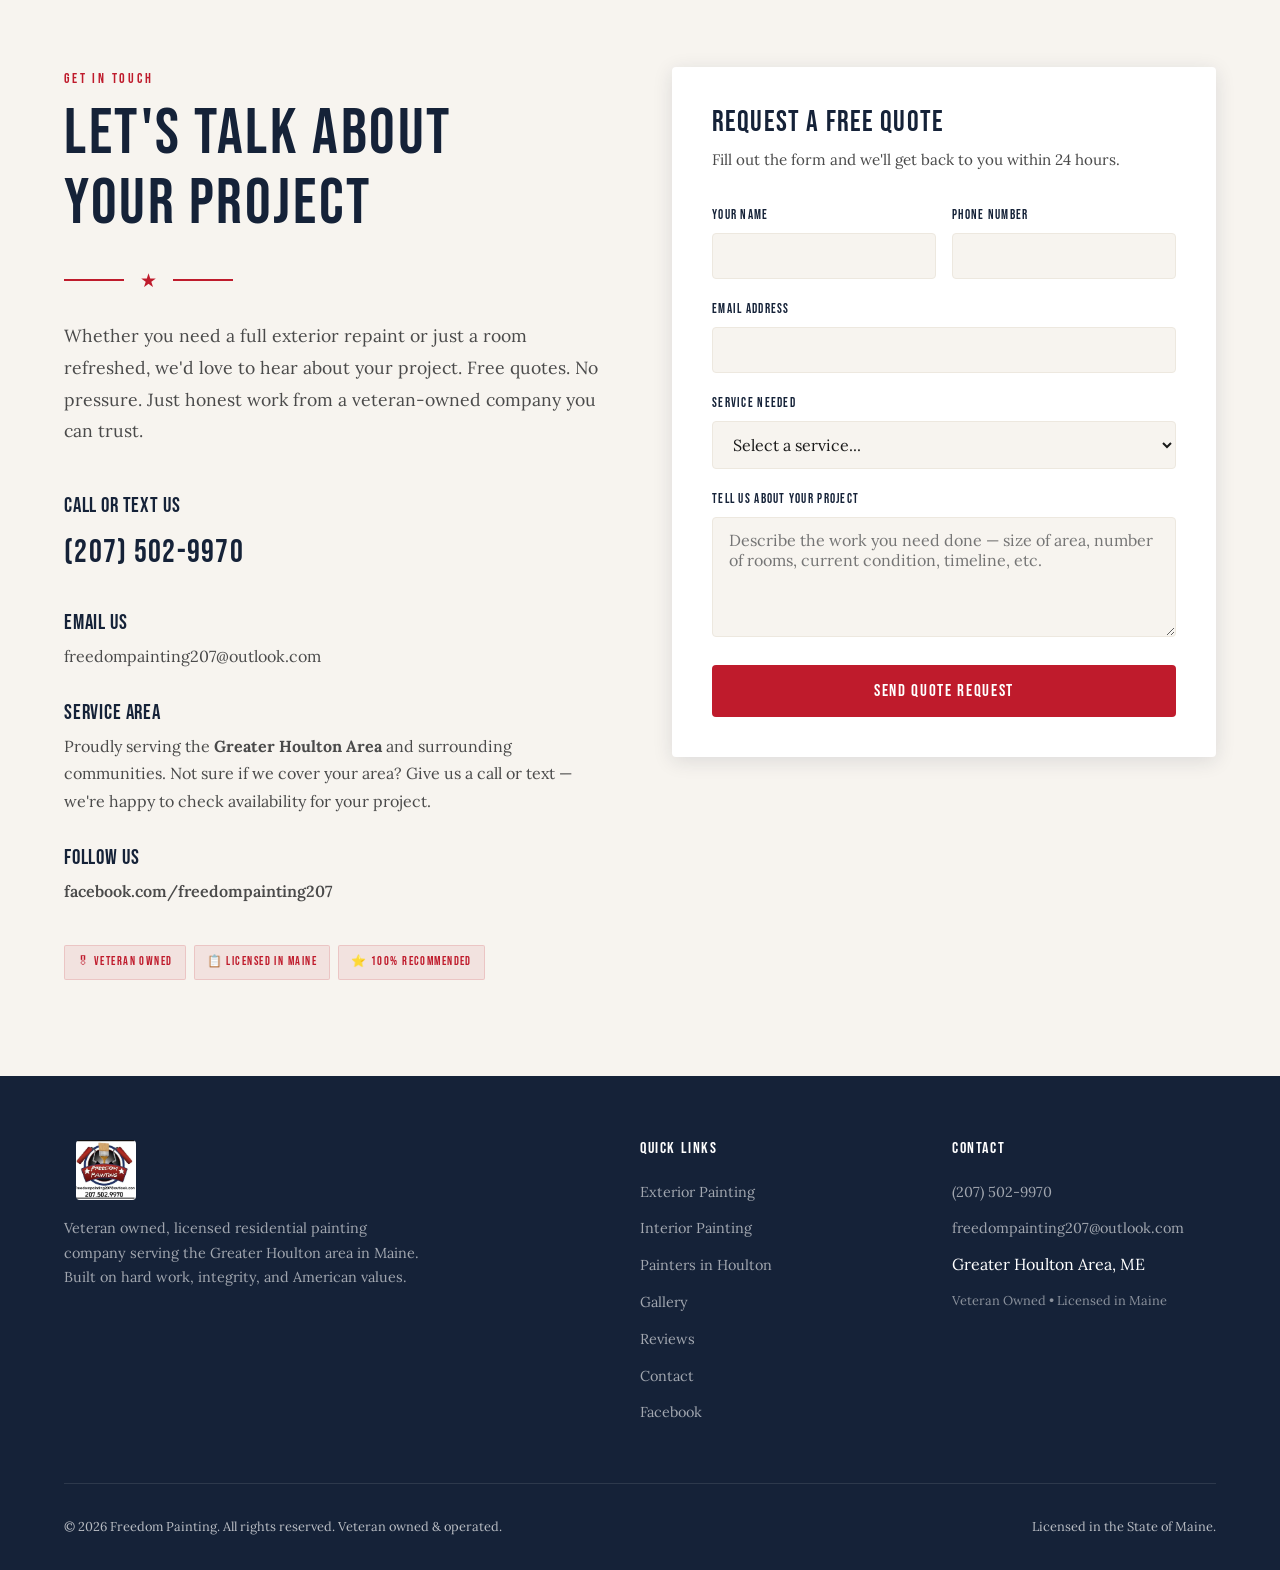
==== commit a9a53ee2: "Mobile speed: self-host fonts, WebP siblings via picture, hero as img, width/height on images Local " ====
--- a/index.html
+++ b/index.html
@@ -9,7 +9,7 @@
     <link rel="icon" type="image/png" sizes="32x32" href="/favicon-32x32.png">
     <link rel="icon" type="image/png" sizes="16x16" href="/favicon-16x16.png">
     <link rel="apple-touch-icon" sizes="180x180" href="/apple-touch-icon.png">
-    <link rel="preload" as="image" href="images/hero-barn-sign.jpg" fetchpriority="high">
+    <link rel="preload" as="image" href="images/hero-barn-sign.webp" type="image/webp" fetchpriority="high">
     <meta property="og:title" content="Freedom Painting | Veteran Owned — Houlton, ME">
     <meta property="og:description" content="Veteran owned residential painting serving the Greater Houlton area. Licensed in the State of Maine. 100% recommendation rate. Call or text (207) 502-9970.">
     <meta property="og:image" content="https://freedompainting.us/images/hero-barn-sign.jpg">
@@ -68,9 +68,8 @@
       ]
     }
     </script>
-    <link rel="preconnect" href="https://fonts.googleapis.com">
-    <link rel="preconnect" href="https://fonts.gstatic.com" crossorigin>
-    <link href="https://fonts.googleapis.com/css2?family=Bebas+Neue&family=Lora:ital,wght@0,400;0,600;0,700;1,400&display=swap" rel="stylesheet">
+    <link rel="preload" as="font" type="font/woff2" href="/fonts/bebas-neue-latin.woff2" crossorigin>
+    <link rel="preload" as="font" type="font/woff2" href="/fonts/lora-latin.woff2" crossorigin>
     <link rel="stylesheet" href="/css/site.css">
 </head>
 <body>
@@ -78,7 +77,7 @@
     <nav class="nav" id="nav">
         <div class="nav-inner">
             <a href="#" class="nav-logo">
-                <img src="images/Logo_2.jpg" alt="Freedom Painting Logo">
+                <picture><source type="image/webp" srcset="images/Logo_2.webp"><img src="images/Logo_2.jpg" alt="Freedom Painting Logo" width="532" height="532"></picture>
                 <span class="nav-logo-text">FREEDOM PAINTING</span>
             </a>
             <ul class="nav-links" id="navLinks">
@@ -93,7 +92,7 @@
     </nav>
 
     <section class="hero" id="hero">
-        <div class="hero-bg"></div>
+        <div class="hero-bg"><picture><source type="image/webp" srcset="/images/hero-barn-sign.webp"><img src="/images/hero-barn-sign.jpg" alt="" width="952" height="1288" fetchpriority="high" decoding="async"></picture></div>
         <div class="container hero-content">
             <div class="hero-badge">VETERAN OWNED &bull; LICENSED IN THE STATE OF MAINE</div>
             <h1>YOUR HOME<br>DESERVES <span class="accent">BETTER.</span></h1>
@@ -127,7 +126,7 @@
             </div>
             <div class="services-grid">
                 <div class="service-card reveal">
-                    <div class="service-photo"><img src="images/p06.jpg" alt="Full exterior house repaint completed in Houlton, Maine" loading="lazy" decoding="async"></div>
+                    <div class="service-photo"><picture><source type="image/webp" srcset="images/p06.webp"><img src="images/p06.jpg" alt="Full exterior house repaint completed in Houlton, Maine" loading="lazy" decoding="async" width="952" height="1288"></picture></div>
                     <div class="service-body">
                         <h3>EXTERIOR PAINTING</h3>
                         <p>Siding, trim, shutters, and full exterior repaints. We prep thoroughly &#8212; scraping, sanding, priming &#8212; because paint only looks as good as the surface underneath. We work on everything from historic Victorians to modern builds.</p>
@@ -135,7 +134,7 @@
                     </div>
                 </div>
                 <div class="service-card reveal">
-                    <div class="service-photo"><img src="images/p25.jpg" alt="Interior room repainted by Freedom Painting in Maine" loading="lazy" decoding="async"></div>
+                    <div class="service-photo"><picture><source type="image/webp" srcset="images/p25.webp"><img src="images/p25.jpg" alt="Interior room repainted by Freedom Painting in Maine" loading="lazy" decoding="async" width="1288" height="952"></picture></div>
                     <div class="service-body">
                         <h3>INTERIOR PAINTING</h3>
                         <p>Walls, ceilings, trim, doors, and accent walls. We protect your furniture, cover your floors, and leave zero mess behind. Crisp lines, smooth finishes, and colors that transform your space.</p>
@@ -143,7 +142,7 @@
                     </div>
                 </div>
                 <div class="service-card reveal">
-                    <div class="service-photo"><img src="images/p36.jpg" alt="Deck and stairs painted coral with white risers by Freedom Painting" loading="lazy" decoding="async"></div>
+                    <div class="service-photo"><picture><source type="image/webp" srcset="images/p36.webp"><img src="images/p36.jpg" alt="Deck and stairs painted coral with white risers by Freedom Painting" loading="lazy" decoding="async" width="952" height="1288"></picture></div>
                     <div class="service-body">
                         <h3>COLOR CONSULTATION</h3>
                         <p>Not sure what color to go with? We help you choose palettes that complement your home's architecture, your neighborhood, and your personal taste. We'll get it right.</p>
@@ -168,76 +167,76 @@
 
             <div class="gallery-section active" id="tab-beforeafter">
                 <div class="ba-grid reveal">
-                    <div class="ba-pair"><div class="ba-images"><div class="ba-side"><img src="images/before-1.jpg" alt="Beige craftsman front door with sidelights before repaint" loading="lazy" decoding="async"><span class="ba-label before">BEFORE</span></div><div class="ba-side"><img src="images/after-1.jpg" alt="Same craftsman door painted bold red with black trim" loading="lazy" decoding="async"><span class="ba-label after">AFTER</span></div></div></div>
-                    <div class="ba-pair"><div class="ba-images"><div class="ba-side"><img src="images/before-2.jpg" alt="Faded log home mid-restain with Freedom Painting crew on lift" loading="lazy" decoding="async"><span class="ba-label before">BEFORE</span></div><div class="ba-side"><img src="images/after-2.jpg" alt="Log home fully restained to rich brown by Freedom Painting" loading="lazy" decoding="async"><span class="ba-label after">AFTER</span></div></div></div>
-                    <div class="ba-pair"><div class="ba-images"><div class="ba-side"><img src="images/before-3.jpg" alt="Weathered grey deck with peeling paint before restoration" loading="lazy" decoding="async"><span class="ba-label before">BEFORE</span></div><div class="ba-side"><img src="images/after-3.jpg" alt="Same deck after full restoration with crisp white paint" loading="lazy" decoding="async"><span class="ba-label after">AFTER</span></div></div></div>
-                    <div class="ba-pair"><div class="ba-images"><div class="ba-side"><img src="images/b4m.jpg" alt="House exterior before painting with peeling paint in Houlton Maine" loading="lazy" decoding="async"><span class="ba-label before">BEFORE</span></div><div class="ba-side"><img src="images/b4k.jpg" alt="House exterior after full repaint by Freedom Painting in Houlton Maine" loading="lazy" decoding="async"><span class="ba-label after">AFTER</span></div></div><div class="ba-caption">Full Exterior &#8212; Peeling to Pristine</div></div>
-                    <div class="ba-pair"><div class="ba-images"><div class="ba-side"><img src="images/b43.jpg" alt="Garage with natural cedar siding before painting" loading="lazy" decoding="async"><span class="ba-label before">BEFORE</span></div><div class="ba-side"><img src="images/b44.jpg" alt="Garage after exterior painting with bold blue finish" loading="lazy" decoding="async"><span class="ba-label after">AFTER</span></div></div><div class="ba-caption">Garage &#8212; Cedar to Bold Blue</div></div>
-                    <div class="ba-pair"><div class="ba-images"><div class="ba-side"><img src="images/b48.jpg" alt="Home exterior before full repaint" loading="lazy" decoding="async"><span class="ba-label before">BEFORE</span></div><div class="ba-side"><img src="images/b49.jpg" alt="Home exterior after complete transformation by Freedom Painting" loading="lazy" decoding="async"><span class="ba-label after">AFTER</span></div></div><div class="ba-caption">Full Exterior &#8212; Complete Transformation</div></div>
-                    <div class="ba-pair"><div class="ba-images"><div class="ba-side"><img src="images/b4cab.jpg" alt="Kitchen cabinets before refinishing" loading="lazy" decoding="async"><span class="ba-label before">BEFORE</span></div><div class="ba-side"><img src="images/b4cab2.jpg" alt="Kitchen cabinets after professional refinishing" loading="lazy" decoding="async"><span class="ba-label after">AFTER</span></div></div><div class="ba-caption">Kitchen Cabinet Refinishing</div></div>
-                    <div class="ba-pair"><div class="ba-images"><div class="ba-side"><img src="images/b4shu.jpg" alt="Worn shutters before restoration" loading="lazy" decoding="async"><span class="ba-label before">BEFORE</span></div><div class="ba-side"><img src="images/b4shutt.jpg" alt="Shutters after professional restoration and repainting" loading="lazy" decoding="async"><span class="ba-label after">AFTER</span></div></div><div class="ba-caption">Shutter Restoration</div></div>
-                    <div class="ba-pair"><div class="ba-images"><div class="ba-side"><img src="images/b45.jpg" alt="Farmhouse exterior with peeling paint before scraping" loading="lazy" decoding="async"><span class="ba-label before">BEFORE</span></div><div class="ba-side"><img src="images/b46.jpg" alt="Farmhouse after scraping and exterior repaint" loading="lazy" decoding="async"><span class="ba-label after">AFTER</span></div></div><div class="ba-caption">Farmhouse &#8212; Scrape and Repaint</div></div>
-                    <div class="ba-pair"><div class="ba-images"><div class="ba-side"><img src="images/b4floor.jpg" alt="Hardwood floor before staining" loading="lazy" decoding="async"><span class="ba-label before">BEFORE</span></div><div class="ba-side"><img src="images/b4floor2.jpg" alt="Hardwood floor after professional staining" loading="lazy" decoding="async"><span class="ba-label after">AFTER</span></div></div><div class="ba-caption">Hardwood Floor Staining</div></div>
-                    <div class="ba-pair"><div class="ba-images"><div class="ba-side"><img src="images/b41.jpg" alt="Log cabin exterior before painting" loading="lazy" decoding="async"><span class="ba-label before">BEFORE</span></div><div class="ba-side"><img src="images/b42.jpg" alt="Log cabin after exterior painting and staining" loading="lazy" decoding="async"><span class="ba-label after">AFTER</span></div></div><div class="ba-caption">Log Cabin Exterior</div></div>
-                    <div class="ba-pair"><div class="ba-images"><div class="ba-side"><img src="images/b499.jpg" alt="Cape Cod style home with concrete block before painting" loading="lazy" decoding="async"><span class="ba-label before">BEFORE</span></div><div class="ba-side"><img src="images/b4999.jpg" alt="Cape Cod home after full exterior painting transformation" loading="lazy" decoding="async"><span class="ba-label after">AFTER</span></div></div><div class="ba-caption">Cape Cod &#8212; Block to Beautiful</div></div>
-                    <div class="ba-pair"><div class="ba-images"><div class="ba-side"><img src="images/b4y.jpg" alt="Hillside home before full exterior repaint" loading="lazy" decoding="async"><span class="ba-label before">BEFORE</span></div><div class="ba-side"><img src="images/b4o.jpg" alt="Hillside home after full exterior repaint by Freedom Painting" loading="lazy" decoding="async"><span class="ba-label after">AFTER</span></div></div><div class="ba-caption">Hillside Home &#8212; Full Repaint</div></div>
-                    <div class="ba-pair"><div class="ba-images"><div class="ba-side"><img src="images/b4caba.jpg" alt="Cabinet detail before refinishing close up" loading="lazy" decoding="async"><span class="ba-label before">BEFORE</span></div><div class="ba-side"><img src="images/b4cabb.jpg" alt="Cabinet detail after professional refinishing close up" loading="lazy" decoding="async"><span class="ba-label after">AFTER</span></div></div><div class="ba-caption">Cabinet Detail &#8212; Close Up</div></div>
+                    <div class="ba-pair"><div class="ba-images"><div class="ba-side"><picture><source type="image/webp" srcset="images/before-1-480.webp 480w, images/before-1.webp 900w" sizes="(max-width: 768px) 50vw, 300px"><img src="images/before-1.jpg" alt="Beige craftsman front door with sidelights before repaint" loading="lazy" decoding="async" width="900" height="1200"></picture><span class="ba-label before">BEFORE</span></div><div class="ba-side"><picture><source type="image/webp" srcset="images/after-1-480.webp 480w, images/after-1.webp 900w" sizes="(max-width: 768px) 50vw, 300px"><img src="images/after-1.jpg" alt="Same craftsman door painted bold red with black trim" loading="lazy" decoding="async" width="900" height="1200"></picture><span class="ba-label after">AFTER</span></div></div></div>
+                    <div class="ba-pair"><div class="ba-images"><div class="ba-side"><picture><source type="image/webp" srcset="images/before-2-480.webp 480w, images/before-2.webp 900w" sizes="(max-width: 768px) 50vw, 300px"><img src="images/before-2.jpg" alt="Faded log home mid-restain with Freedom Painting crew on lift" loading="lazy" decoding="async" width="900" height="1200"></picture><span class="ba-label before">BEFORE</span></div><div class="ba-side"><picture><source type="image/webp" srcset="images/after-2-480.webp 480w, images/after-2.webp 900w" sizes="(max-width: 768px) 50vw, 300px"><img src="images/after-2.jpg" alt="Log home fully restained to rich brown by Freedom Painting" loading="lazy" decoding="async" width="900" height="1200"></picture><span class="ba-label after">AFTER</span></div></div></div>
+                    <div class="ba-pair"><div class="ba-images"><div class="ba-side"><picture><source type="image/webp" srcset="images/before-3-480.webp 480w, images/before-3.webp 1200w" sizes="(max-width: 768px) 50vw, 300px"><img src="images/before-3.jpg" alt="Weathered grey deck with peeling paint before restoration" loading="lazy" decoding="async" width="1200" height="900"></picture><span class="ba-label before">BEFORE</span></div><div class="ba-side"><picture><source type="image/webp" srcset="images/after-3-480.webp 480w, images/after-3.webp 1200w" sizes="(max-width: 768px) 50vw, 300px"><img src="images/after-3.jpg" alt="Same deck after full restoration with crisp white paint" loading="lazy" decoding="async" width="1200" height="900"></picture><span class="ba-label after">AFTER</span></div></div></div>
+                    <div class="ba-pair"><div class="ba-images"><div class="ba-side"><img src="images/b4m.jpg" alt="House exterior before painting with peeling paint in Houlton Maine" loading="lazy" decoding="async" width="1092" height="840"><span class="ba-label before">BEFORE</span></div><div class="ba-side"><picture><source type="image/webp" srcset="images/b4k-480.webp 480w, images/b4k.webp 1092w" sizes="(max-width: 768px) 50vw, 300px"><img src="images/b4k.jpg" alt="House exterior after full repaint by Freedom Painting in Houlton Maine" loading="lazy" decoding="async" width="1092" height="840"></picture><span class="ba-label after">AFTER</span></div></div><div class="ba-caption">Full Exterior &#8212; Peeling to Pristine</div></div>
+                    <div class="ba-pair"><div class="ba-images"><div class="ba-side"><picture><source type="image/webp" srcset="images/b43-480.webp 480w, images/b43.webp 952w" sizes="(max-width: 768px) 50vw, 300px"><img src="images/b43.jpg" alt="Garage with natural cedar siding before painting" loading="lazy" decoding="async" width="952" height="1288"></picture><span class="ba-label before">BEFORE</span></div><div class="ba-side"><picture><source type="image/webp" srcset="images/b44-480.webp 480w, images/b44.webp 952w" sizes="(max-width: 768px) 50vw, 300px"><img src="images/b44.jpg" alt="Garage after exterior painting with bold blue finish" loading="lazy" decoding="async" width="952" height="1288"></picture><span class="ba-label after">AFTER</span></div></div><div class="ba-caption">Garage &#8212; Cedar to Bold Blue</div></div>
+                    <div class="ba-pair"><div class="ba-images"><div class="ba-side"><picture><source type="image/webp" srcset="images/b48-480.webp 480w, images/b48.webp 952w" sizes="(max-width: 768px) 50vw, 300px"><img src="images/b48.jpg" alt="Home exterior before full repaint" loading="lazy" decoding="async" width="952" height="1288"></picture><span class="ba-label before">BEFORE</span></div><div class="ba-side"><picture><source type="image/webp" srcset="images/b49-480.webp 480w, images/b49.webp 952w" sizes="(max-width: 768px) 50vw, 300px"><img src="images/b49.jpg" alt="Home exterior after complete transformation by Freedom Painting" loading="lazy" decoding="async" width="952" height="1288"></picture><span class="ba-label after">AFTER</span></div></div><div class="ba-caption">Full Exterior &#8212; Complete Transformation</div></div>
+                    <div class="ba-pair"><div class="ba-images"><div class="ba-side"><picture><source type="image/webp" srcset="images/b4cab-480.webp 480w, images/b4cab.webp 728w" sizes="(max-width: 768px) 50vw, 300px"><img src="images/b4cab.jpg" alt="Kitchen cabinets before refinishing" loading="lazy" decoding="async" width="728" height="560"></picture><span class="ba-label before">BEFORE</span></div><div class="ba-side"><picture><source type="image/webp" srcset="images/b4cab2-480.webp 480w, images/b4cab2.webp 728w" sizes="(max-width: 768px) 50vw, 300px"><img src="images/b4cab2.jpg" alt="Kitchen cabinets after professional refinishing" loading="lazy" decoding="async" width="728" height="560"></picture><span class="ba-label after">AFTER</span></div></div><div class="ba-caption">Kitchen Cabinet Refinishing</div></div>
+                    <div class="ba-pair"><div class="ba-images"><div class="ba-side"><picture><source type="image/webp" srcset="images/b4shu-480.webp 480w, images/b4shu.webp 1092w" sizes="(max-width: 768px) 50vw, 300px"><img src="images/b4shu.jpg" alt="Worn shutters before restoration" loading="lazy" decoding="async" width="1092" height="1120"></picture><span class="ba-label before">BEFORE</span></div><div class="ba-side"><picture><source type="image/webp" srcset="images/b4shutt-480.webp 480w, images/b4shutt.webp 1176w" sizes="(max-width: 768px) 50vw, 300px"><img src="images/b4shutt.jpg" alt="Shutters after professional restoration and repainting" loading="lazy" decoding="async" width="1176" height="1036"></picture><span class="ba-label after">AFTER</span></div></div><div class="ba-caption">Shutter Restoration</div></div>
+                    <div class="ba-pair"><div class="ba-images"><div class="ba-side"><img src="images/b45.jpg" alt="Farmhouse exterior with peeling paint before scraping" loading="lazy" decoding="async" width="1092" height="812"><span class="ba-label before">BEFORE</span></div><div class="ba-side"><img src="images/b46.jpg" alt="Farmhouse after scraping and exterior repaint" loading="lazy" decoding="async" width="1092" height="812"><span class="ba-label after">AFTER</span></div></div><div class="ba-caption">Farmhouse &#8212; Scrape and Repaint</div></div>
+                    <div class="ba-pair"><div class="ba-images"><div class="ba-side"><picture><source type="image/webp" srcset="images/b4floor-480.webp 480w, images/b4floor.webp 952w" sizes="(max-width: 768px) 50vw, 300px"><img src="images/b4floor.jpg" alt="Hardwood floor before staining" loading="lazy" decoding="async" width="952" height="1288"></picture><span class="ba-label before">BEFORE</span></div><div class="ba-side"><picture><source type="image/webp" srcset="images/b4floor2-480.webp 480w, images/b4floor2.webp 1288w" sizes="(max-width: 768px) 50vw, 300px"><img src="images/b4floor2.jpg" alt="Hardwood floor after professional staining" loading="lazy" decoding="async" width="1288" height="952"></picture><span class="ba-label after">AFTER</span></div></div><div class="ba-caption">Hardwood Floor Staining</div></div>
+                    <div class="ba-pair"><div class="ba-images"><div class="ba-side"><picture><source type="image/webp" srcset="images/b41-480.webp 480w, images/b41.webp 952w" sizes="(max-width: 768px) 50vw, 300px"><img src="images/b41.jpg" alt="Log cabin exterior before painting" loading="lazy" decoding="async" width="952" height="1288"></picture><span class="ba-label before">BEFORE</span></div><div class="ba-side"><picture><source type="image/webp" srcset="images/b42-480.webp 480w, images/b42.webp 952w" sizes="(max-width: 768px) 50vw, 300px"><img src="images/b42.jpg" alt="Log cabin after exterior painting and staining" loading="lazy" decoding="async" width="952" height="1288"></picture><span class="ba-label after">AFTER</span></div></div><div class="ba-caption">Log Cabin Exterior</div></div>
+                    <div class="ba-pair"><div class="ba-images"><div class="ba-side"><picture><source type="image/webp" srcset="images/b499-480.webp 480w, images/b499.webp 1288w" sizes="(max-width: 768px) 50vw, 300px"><img src="images/b499.jpg" alt="Cape Cod style home with concrete block before painting" loading="lazy" decoding="async" width="1288" height="952"></picture><span class="ba-label before">BEFORE</span></div><div class="ba-side"><picture><source type="image/webp" srcset="images/b4999-480.webp 480w, images/b4999.webp 1288w" sizes="(max-width: 768px) 50vw, 300px"><img src="images/b4999.jpg" alt="Cape Cod home after full exterior painting transformation" loading="lazy" decoding="async" width="1288" height="952"></picture><span class="ba-label after">AFTER</span></div></div><div class="ba-caption">Cape Cod &#8212; Block to Beautiful</div></div>
+                    <div class="ba-pair"><div class="ba-images"><div class="ba-side"><img src="images/b4y.jpg" alt="Hillside home before full exterior repaint" loading="lazy" decoding="async" width="1092" height="812"><span class="ba-label before">BEFORE</span></div><div class="ba-side"><img src="images/b4o.jpg" alt="Hillside home after full exterior repaint by Freedom Painting" loading="lazy" decoding="async" width="1092" height="812"><span class="ba-label after">AFTER</span></div></div><div class="ba-caption">Hillside Home &#8212; Full Repaint</div></div>
+                    <div class="ba-pair"><div class="ba-images"><div class="ba-side"><picture><source type="image/webp" srcset="images/b4caba-480.webp 480w, images/b4caba.webp 728w" sizes="(max-width: 768px) 50vw, 300px"><img src="images/b4caba.jpg" alt="Cabinet detail before refinishing close up" loading="lazy" decoding="async" width="728" height="980"></picture><span class="ba-label before">BEFORE</span></div><div class="ba-side"><picture><source type="image/webp" srcset="images/b4cabb-480.webp 480w, images/b4cabb.webp 728w" sizes="(max-width: 768px) 50vw, 300px"><img src="images/b4cabb.jpg" alt="Cabinet detail after professional refinishing close up" loading="lazy" decoding="async" width="728" height="980"></picture><span class="ba-label after">AFTER</span></div></div><div class="ba-caption">Cabinet Detail &#8212; Close Up</div></div>
                 </div>
             </div>
 
             <div class="gallery-section" id="tab-projects">
                 <div class="projects-grid reveal" id="projectsGrid">
-                    <div class="project-item wide" onclick="openLightbox(0)"><img src="images/p01.jpg" alt="Deck staining and restoration project in Houlton Maine" loading="lazy" decoding="async"></div>
-                    <div class="project-item" onclick="openLightbox(1)"><img src="images/p02.jpg" alt="Deck lattice painting detail" loading="lazy" decoding="async"></div>
-                    <div class="project-item" onclick="openLightbox(2)"><img src="images/p03.jpg" alt="Interior wall painting by Freedom Painting" loading="lazy" decoding="async"></div>
-                    <div class="project-item" onclick="openLightbox(3)"><img src="images/p04.jpg" alt="Yellow cottage exterior painting" loading="lazy" decoding="async"></div>
-                    <div class="project-item" onclick="openLightbox(4)"><img src="images/p05.jpg" alt="Fence staining and painting project" loading="lazy" decoding="async"></div>
-                    <div class="project-item wide" onclick="openLightbox(5)"><img src="images/p06.jpg" alt="Full exterior house painting in Maine" loading="lazy" decoding="async"></div>
-                    <div class="project-item" onclick="openLightbox(6)"><img src="images/p07.jpg" alt="Exterior trim and detail painting" loading="lazy" decoding="async"></div>
-                    <div class="project-item" onclick="openLightbox(7)"><img src="images/p08.jpg" alt="Lakehouse exterior painting project" loading="lazy" decoding="async"></div>
-                    <div class="project-item" onclick="openLightbox(8)"><img src="images/p09.jpg" alt="Interior painting detail work" loading="lazy" decoding="async"></div>
-                    <div class="project-item wide" onclick="openLightbox(9)"><img src="images/p11.jpg" alt="Residential exterior painting in Aroostook County" loading="lazy" decoding="async"></div>
-                    <div class="project-item" onclick="openLightbox(10)"><img src="images/p12.jpg" alt="Home exterior painting project" loading="lazy" decoding="async"></div>
-                    <div class="project-item" onclick="openLightbox(11)"><img src="images/p13.jpg" alt="Full exterior residential repaint" loading="lazy" decoding="async"></div>
-                    <div class="project-item" onclick="openLightbox(12)"><img src="images/p14.jpg" alt="Kitchen cabinet painting and refinishing" loading="lazy" decoding="async"></div>
-                    <div class="project-item" onclick="openLightbox(13)"><img src="images/p15.jpg" alt="White Victorian home exterior painting" loading="lazy" decoding="async"></div>
-                    <div class="project-item wide" onclick="openLightbox(14)"><img src="images/p16.jpg" alt="House exterior painting by veteran owned Freedom Painting" loading="lazy" decoding="async"></div>
-                    <div class="project-item" onclick="openLightbox(15)"><img src="images/p17.jpg" alt="Barn exterior painting and staining" loading="lazy" decoding="async"></div>
-                    <div class="project-item" onclick="openLightbox(16)"><img src="images/p18.jpg" alt="Exterior painting detail and trim work" loading="lazy" decoding="async"></div>
-                    <div class="project-item" onclick="openLightbox(17)"><img src="images/p20.jpg" alt="Residential exterior painting project" loading="lazy" decoding="async"></div>
-                    <div class="project-item wide" onclick="openLightbox(18)"><img src="images/p21.jpg" alt="Painting detail work close up" loading="lazy" decoding="async"></div>
-                    <div class="project-item" onclick="openLightbox(19)"><img src="images/p22.jpg" alt="Home exterior painting in Greater Houlton area" loading="lazy" decoding="async"></div>
-                    <div class="project-item" onclick="openLightbox(20)"><img src="images/p23.jpg" alt="Barn and cabin exterior painting and staining" loading="lazy" decoding="async"></div>
-                    <div class="project-item" onclick="openLightbox(21)"><img src="images/p24.jpg" alt="Blue exterior house painting" loading="lazy" decoding="async"></div>
-                    <div class="project-item" onclick="openLightbox(22)"><img src="images/p25.jpg" alt="Interior room painting by Freedom Painting" loading="lazy" decoding="async"></div>
-                    <div class="project-item wide" onclick="openLightbox(23)"><img src="images/p26.jpg" alt="Full house exterior painting" loading="lazy" decoding="async"></div>
-                    <div class="project-item" onclick="openLightbox(24)"><img src="images/p27.jpg" alt="Exterior residential painting" loading="lazy" decoding="async"></div>
-                    <div class="project-item" onclick="openLightbox(25)"><img src="images/p29.jpg" alt="Exterior painting detail and finish work" loading="lazy" decoding="async"></div>
-                    <div class="project-item" onclick="openLightbox(26)"><img src="images/p30.jpg" alt="Completed residential painting project in Maine" loading="lazy" decoding="async"></div>
-                    <div class="project-item wide" onclick="openLightbox(27)"><img src="images/p31.jpg" alt="Exterior house painting project" loading="lazy" decoding="async"></div>
-                    <div class="project-item" onclick="openLightbox(28)"><img src="images/p32.jpg" alt="Home exterior painting" loading="lazy" decoding="async"></div>
-                    <div class="project-item" onclick="openLightbox(29)"><img src="images/p33.jpg" alt="Painting detail and trim work" loading="lazy" decoding="async"></div>
-                    <div class="project-item" onclick="openLightbox(30)"><img src="images/p34.jpg" alt="Completed exterior painting project" loading="lazy" decoding="async"></div>
-                    <div class="project-item" onclick="openLightbox(31)"><img src="images/p35.jpg" alt="Kitchen painting project" loading="lazy" decoding="async"></div>
-                    <div class="project-item wide" onclick="openLightbox(32)"><img src="images/p36.jpg" alt="Deck and stairs painted coral with white risers" loading="lazy" decoding="async"></div>
-                    <div class="project-item" onclick="openLightbox(33)"><img src="images/p37.jpg" alt="Red siding exterior painting" loading="lazy" decoding="async"></div>
-                    <div class="project-item" onclick="openLightbox(34)"><img src="images/p38.jpg" alt="Barn style building exterior painting" loading="lazy" decoding="async"></div>
-                    <div class="project-item" onclick="openLightbox(35)"><img src="images/p39.jpg" alt="Residential exterior painting" loading="lazy" decoding="async"></div>
-                    <div class="project-item" onclick="openLightbox(36)"><img src="images/p40.jpg" alt="House exterior painting project" loading="lazy" decoding="async"></div>
-                    <div class="project-item wide" onclick="openLightbox(37)"><img src="images/p41.jpg" alt="Full exterior residential painting" loading="lazy" decoding="async"></div>
-                    <div class="project-item" onclick="openLightbox(38)"><img src="images/p42.jpg" alt="Modern blue exterior house painting" loading="lazy" decoding="async"></div>
-                    <div class="project-item" onclick="openLightbox(39)"><img src="images/p43.jpg" alt="White colonial home exterior painting" loading="lazy" decoding="async"></div>
-                    <div class="project-item" onclick="openLightbox(40)"><img src="images/p44.jpg" alt="Victorian home exterior painting" loading="lazy" decoding="async"></div>
-                    <div class="project-item" onclick="openLightbox(41)"><img src="images/p45.jpg" alt="Green Victorian home exterior painting in Maine" loading="lazy" decoding="async"></div>
-                    <div class="project-item wide" onclick="openLightbox(42)"><img src="images/p46.jpg" alt="Victorian home full exterior painting wide view" loading="lazy" decoding="async"></div>
-                    <div class="project-item" onclick="openLightbox(43)"><img src="images/p47.jpg" alt="Yellow house exterior painting" loading="lazy" decoding="async"></div>
-                    <div class="project-item" onclick="openLightbox(44)"><img src="images/p48.jpg" alt="Home exterior painting" loading="lazy" decoding="async"></div>
-                    <div class="project-item wide" onclick="openLightbox(45)"><img src="images/p51.jpg" alt="Victorian home full exterior painting project" loading="lazy" decoding="async"></div>
-                    <div class="project-item" onclick="openLightbox(46)"><img src="images/p52.jpg" alt="Porch and columns painting and restoration" loading="lazy" decoding="async"></div>
-                    <div class="project-item" onclick="openLightbox(47)"><img src="images/p53.jpg" alt="Freedom Painting crew at work on exterior project" loading="lazy" decoding="async"></div>
-                    <div class="project-item" onclick="openLightbox(48)"><img src="images/p54.jpg" alt="Cabin exterior painting detail" loading="lazy" decoding="async"></div>
-                    <div class="project-item" onclick="openLightbox(49)"><img src="images/p55.jpg" alt="Cabin exterior painting project" loading="lazy" decoding="async"></div>
-                    <div class="project-item wide" onclick="openLightbox(50)"><img src="images/blue-house.jpg" alt="Two-story navy blue home with white garage and balcony, Freedom Painting crew on ladder finishing the eaves" loading="lazy" decoding="async"></div>
+                    <div class="project-item wide" onclick="openLightbox(0)"><picture><source type="image/webp" srcset="images/p01-480.webp 480w, images/p01.webp 1288w" sizes="(max-width: 768px) 50vw, 300px"><img src="images/p01.jpg" alt="Deck staining and restoration project in Houlton Maine" loading="lazy" decoding="async" width="1288" height="952"></picture></div>
+                    <div class="project-item" onclick="openLightbox(1)"><picture><source type="image/webp" srcset="images/p02-480.webp 480w, images/p02.webp 1288w" sizes="(max-width: 768px) 50vw, 300px"><img src="images/p02.jpg" alt="Deck lattice painting detail" loading="lazy" decoding="async" width="1288" height="952"></picture></div>
+                    <div class="project-item" onclick="openLightbox(2)"><picture><source type="image/webp" srcset="images/p03-480.webp 480w, images/p03.webp 728w" sizes="(max-width: 768px) 50vw, 300px"><img src="images/p03.jpg" alt="Interior wall painting by Freedom Painting" loading="lazy" decoding="async" width="728" height="980"></picture></div>
+                    <div class="project-item" onclick="openLightbox(3)"><picture><source type="image/webp" srcset="images/p04-480.webp 480w, images/p04.webp 952w" sizes="(max-width: 768px) 50vw, 300px"><img src="images/p04.jpg" alt="Yellow cottage exterior painting" loading="lazy" decoding="async" width="952" height="1288"></picture></div>
+                    <div class="project-item" onclick="openLightbox(4)"><picture><source type="image/webp" srcset="images/p05-480.webp 480w, images/p05.webp 952w" sizes="(max-width: 768px) 50vw, 300px"><img src="images/p05.jpg" alt="Fence staining and painting project" loading="lazy" decoding="async" width="952" height="1288"></picture></div>
+                    <div class="project-item wide" onclick="openLightbox(5)"><picture><source type="image/webp" srcset="images/p06-480.webp 480w, images/p06.webp 952w" sizes="(max-width: 768px) 50vw, 300px"><img src="images/p06.jpg" alt="Full exterior house painting in Maine" loading="lazy" decoding="async" width="952" height="1288"></picture></div>
+                    <div class="project-item" onclick="openLightbox(6)"><picture><source type="image/webp" srcset="images/p07-480.webp 480w, images/p07.webp 952w" sizes="(max-width: 768px) 50vw, 300px"><img src="images/p07.jpg" alt="Exterior trim and detail painting" loading="lazy" decoding="async" width="952" height="1288"></picture></div>
+                    <div class="project-item" onclick="openLightbox(7)"><img src="images/p08.jpg" alt="Lakehouse exterior painting project" loading="lazy" decoding="async" width="1092" height="812"></div>
+                    <div class="project-item" onclick="openLightbox(8)"><img src="images/p09.jpg" alt="Interior painting detail work" loading="lazy" decoding="async" width="728" height="560"></div>
+                    <div class="project-item wide" onclick="openLightbox(9)"><picture><source type="image/webp" srcset="images/p11-480.webp 480w, images/p11.webp 728w" sizes="(max-width: 768px) 50vw, 300px"><img src="images/p11.jpg" alt="Residential exterior painting in Aroostook County" loading="lazy" decoding="async" width="728" height="980"></picture></div>
+                    <div class="project-item" onclick="openLightbox(10)"><picture><source type="image/webp" srcset="images/p12-480.webp 480w, images/p12.webp 952w" sizes="(max-width: 768px) 50vw, 300px"><img src="images/p12.jpg" alt="Home exterior painting project" loading="lazy" decoding="async" width="952" height="1288"></picture></div>
+                    <div class="project-item" onclick="openLightbox(11)"><picture><source type="image/webp" srcset="images/p13-480.webp 480w, images/p13.webp 1288w" sizes="(max-width: 768px) 50vw, 300px"><img src="images/p13.jpg" alt="Full exterior residential repaint" loading="lazy" decoding="async" width="1288" height="952"></picture></div>
+                    <div class="project-item" onclick="openLightbox(12)"><picture><source type="image/webp" srcset="images/p14-480.webp 480w, images/p14.webp 952w" sizes="(max-width: 768px) 50vw, 300px"><img src="images/p14.jpg" alt="Kitchen cabinet painting and refinishing" loading="lazy" decoding="async" width="952" height="1288"></picture></div>
+                    <div class="project-item" onclick="openLightbox(13)"><picture><source type="image/webp" srcset="images/p15-480.webp 480w, images/p15.webp 1288w" sizes="(max-width: 768px) 50vw, 300px"><img src="images/p15.jpg" alt="White Victorian home exterior painting" loading="lazy" decoding="async" width="1288" height="952"></picture></div>
+                    <div class="project-item wide" onclick="openLightbox(14)"><picture><source type="image/webp" srcset="images/p16-480.webp 480w, images/p16.webp 728w" sizes="(max-width: 768px) 50vw, 300px"><img src="images/p16.jpg" alt="House exterior painting by veteran owned Freedom Painting" loading="lazy" decoding="async" width="728" height="560"></picture></div>
+                    <div class="project-item" onclick="openLightbox(15)"><picture><source type="image/webp" srcset="images/p17-480.webp 480w, images/p17.webp 1288w" sizes="(max-width: 768px) 50vw, 300px"><img src="images/p17.jpg" alt="Barn exterior painting and staining" loading="lazy" decoding="async" width="1288" height="952"></picture></div>
+                    <div class="project-item" onclick="openLightbox(16)"><picture><source type="image/webp" srcset="images/p18-480.webp 480w, images/p18.webp 728w" sizes="(max-width: 768px) 50vw, 300px"><img src="images/p18.jpg" alt="Exterior painting detail and trim work" loading="lazy" decoding="async" width="728" height="980"></picture></div>
+                    <div class="project-item" onclick="openLightbox(17)"><picture><source type="image/webp" srcset="images/p20-480.webp 480w, images/p20.webp 728w" sizes="(max-width: 768px) 50vw, 300px"><img src="images/p20.jpg" alt="Residential exterior painting project" loading="lazy" decoding="async" width="728" height="980"></picture></div>
+                    <div class="project-item wide" onclick="openLightbox(18)"><picture><source type="image/webp" srcset="images/p21-480.webp 480w, images/p21.webp 728w" sizes="(max-width: 768px) 50vw, 300px"><img src="images/p21.jpg" alt="Painting detail work close up" loading="lazy" decoding="async" width="728" height="560"></picture></div>
+                    <div class="project-item" onclick="openLightbox(19)"><picture><source type="image/webp" srcset="images/p22-480.webp 480w, images/p22.webp 728w" sizes="(max-width: 768px) 50vw, 300px"><img src="images/p22.jpg" alt="Home exterior painting in Greater Houlton area" loading="lazy" decoding="async" width="728" height="980"></picture></div>
+                    <div class="project-item" onclick="openLightbox(20)"><picture><source type="image/webp" srcset="images/p23-480.webp 480w, images/p23.webp 1288w" sizes="(max-width: 768px) 50vw, 300px"><img src="images/p23.jpg" alt="Barn and cabin exterior painting and staining" loading="lazy" decoding="async" width="1288" height="952"></picture></div>
+                    <div class="project-item" onclick="openLightbox(21)"><picture><source type="image/webp" srcset="images/p24-480.webp 480w, images/p24.webp 1288w" sizes="(max-width: 768px) 50vw, 300px"><img src="images/p24.jpg" alt="Blue exterior house painting" loading="lazy" decoding="async" width="1288" height="952"></picture></div>
+                    <div class="project-item" onclick="openLightbox(22)"><picture><source type="image/webp" srcset="images/p25-480.webp 480w, images/p25.webp 1288w" sizes="(max-width: 768px) 50vw, 300px"><img src="images/p25.jpg" alt="Interior room painting by Freedom Painting" loading="lazy" decoding="async" width="1288" height="952"></picture></div>
+                    <div class="project-item wide" onclick="openLightbox(23)"><picture><source type="image/webp" srcset="images/p26-480.webp 480w, images/p26.webp 1288w" sizes="(max-width: 768px) 50vw, 300px"><img src="images/p26.jpg" alt="Full house exterior painting" loading="lazy" decoding="async" width="1288" height="952"></picture></div>
+                    <div class="project-item" onclick="openLightbox(24)"><picture><source type="image/webp" srcset="images/p27-480.webp 480w, images/p27.webp 1288w" sizes="(max-width: 768px) 50vw, 300px"><img src="images/p27.jpg" alt="Exterior residential painting" loading="lazy" decoding="async" width="1288" height="952"></picture></div>
+                    <div class="project-item" onclick="openLightbox(25)"><picture><source type="image/webp" srcset="images/p29-480.webp 480w, images/p29.webp 952w" sizes="(max-width: 768px) 50vw, 300px"><img src="images/p29.jpg" alt="Exterior painting detail and finish work" loading="lazy" decoding="async" width="952" height="1288"></picture></div>
+                    <div class="project-item" onclick="openLightbox(26)"><picture><source type="image/webp" srcset="images/p30-480.webp 480w, images/p30.webp 1288w" sizes="(max-width: 768px) 50vw, 300px"><img src="images/p30.jpg" alt="Completed residential painting project in Maine" loading="lazy" decoding="async" width="1288" height="952"></picture></div>
+                    <div class="project-item wide" onclick="openLightbox(27)"><picture><source type="image/webp" srcset="images/p31-480.webp 480w, images/p31.webp 952w" sizes="(max-width: 768px) 50vw, 300px"><img src="images/p31.jpg" alt="Exterior house painting project" loading="lazy" decoding="async" width="952" height="1288"></picture></div>
+                    <div class="project-item" onclick="openLightbox(28)"><picture><source type="image/webp" srcset="images/p32-480.webp 480w, images/p32.webp 952w" sizes="(max-width: 768px) 50vw, 300px"><img src="images/p32.jpg" alt="Home exterior painting" loading="lazy" decoding="async" width="952" height="1288"></picture></div>
+                    <div class="project-item" onclick="openLightbox(29)"><picture><source type="image/webp" srcset="images/p33-480.webp 480w, images/p33.webp 952w" sizes="(max-width: 768px) 50vw, 300px"><img src="images/p33.jpg" alt="Painting detail and trim work" loading="lazy" decoding="async" width="952" height="1288"></picture></div>
+                    <div class="project-item" onclick="openLightbox(30)"><picture><source type="image/webp" srcset="images/p34-480.webp 480w, images/p34.webp 1288w" sizes="(max-width: 768px) 50vw, 300px"><img src="images/p34.jpg" alt="Completed exterior painting project" loading="lazy" decoding="async" width="1288" height="952"></picture></div>
+                    <div class="project-item" onclick="openLightbox(31)"><picture><source type="image/webp" srcset="images/p35-480.webp 480w, images/p35.webp 1288w" sizes="(max-width: 768px) 50vw, 300px"><img src="images/p35.jpg" alt="Kitchen painting project" loading="lazy" decoding="async" width="1288" height="952"></picture></div>
+                    <div class="project-item wide" onclick="openLightbox(32)"><picture><source type="image/webp" srcset="images/p36-480.webp 480w, images/p36.webp 952w" sizes="(max-width: 768px) 50vw, 300px"><img src="images/p36.jpg" alt="Deck and stairs painted coral with white risers" loading="lazy" decoding="async" width="952" height="1288"></picture></div>
+                    <div class="project-item" onclick="openLightbox(33)"><picture><source type="image/webp" srcset="images/p37-480.webp 480w, images/p37.webp 952w" sizes="(max-width: 768px) 50vw, 300px"><img src="images/p37.jpg" alt="Red siding exterior painting" loading="lazy" decoding="async" width="952" height="1288"></picture></div>
+                    <div class="project-item" onclick="openLightbox(34)"><picture><source type="image/webp" srcset="images/p38-480.webp 480w, images/p38.webp 1092w" sizes="(max-width: 768px) 50vw, 300px"><img src="images/p38.jpg" alt="Barn style building exterior painting" loading="lazy" decoding="async" width="1092" height="1120"></picture></div>
+                    <div class="project-item" onclick="openLightbox(35)"><picture><source type="image/webp" srcset="images/p39-480.webp 480w, images/p39.webp 952w" sizes="(max-width: 768px) 50vw, 300px"><img src="images/p39.jpg" alt="Residential exterior painting" loading="lazy" decoding="async" width="952" height="1288"></picture></div>
+                    <div class="project-item" onclick="openLightbox(36)"><picture><source type="image/webp" srcset="images/p40-480.webp 480w, images/p40.webp 952w" sizes="(max-width: 768px) 50vw, 300px"><img src="images/p40.jpg" alt="House exterior painting project" loading="lazy" decoding="async" width="952" height="1288"></picture></div>
+                    <div class="project-item wide" onclick="openLightbox(37)"><picture><source type="image/webp" srcset="images/p41-480.webp 480w, images/p41.webp 952w" sizes="(max-width: 768px) 50vw, 300px"><img src="images/p41.jpg" alt="Full exterior residential painting" loading="lazy" decoding="async" width="952" height="1288"></picture></div>
+                    <div class="project-item" onclick="openLightbox(38)"><picture><source type="image/webp" srcset="images/p42-480.webp 480w, images/p42.webp 952w" sizes="(max-width: 768px) 50vw, 300px"><img src="images/p42.jpg" alt="Modern blue exterior house painting" loading="lazy" decoding="async" width="952" height="1288"></picture></div>
+                    <div class="project-item" onclick="openLightbox(39)"><picture><source type="image/webp" srcset="images/p43-480.webp 480w, images/p43.webp 756w" sizes="(max-width: 768px) 50vw, 300px"><img src="images/p43.jpg" alt="White colonial home exterior painting" loading="lazy" decoding="async" width="756" height="1036"></picture></div>
+                    <div class="project-item" onclick="openLightbox(40)"><picture><source type="image/webp" srcset="images/p44-480.webp 480w, images/p44.webp 952w" sizes="(max-width: 768px) 50vw, 300px"><img src="images/p44.jpg" alt="Victorian home exterior painting" loading="lazy" decoding="async" width="952" height="1288"></picture></div>
+                    <div class="project-item" onclick="openLightbox(41)"><picture><source type="image/webp" srcset="images/p45-480.webp 480w, images/p45.webp 952w" sizes="(max-width: 768px) 50vw, 300px"><img src="images/p45.jpg" alt="Green Victorian home exterior painting in Maine" loading="lazy" decoding="async" width="952" height="1288"></picture></div>
+                    <div class="project-item wide" onclick="openLightbox(42)"><img src="images/p46.jpg" alt="Victorian home full exterior painting wide view" loading="lazy" decoding="async" width="1288" height="952"></div>
+                    <div class="project-item" onclick="openLightbox(43)"><img src="images/p47.jpg" alt="Yellow house exterior painting" loading="lazy" decoding="async" width="1288" height="952"></div>
+                    <div class="project-item" onclick="openLightbox(44)"><picture><source type="image/webp" srcset="images/p48-480.webp 480w, images/p48.webp 952w" sizes="(max-width: 768px) 50vw, 300px"><img src="images/p48.jpg" alt="Home exterior painting" loading="lazy" decoding="async" width="952" height="1288"></picture></div>
+                    <div class="project-item wide" onclick="openLightbox(45)"><picture><source type="image/webp" srcset="images/p51-480.webp 480w, images/p51.webp 756w" sizes="(max-width: 768px) 50vw, 300px"><img src="images/p51.jpg" alt="Victorian home full exterior painting project" loading="lazy" decoding="async" width="756" height="1036"></picture></div>
+                    <div class="project-item" onclick="openLightbox(46)"><picture><source type="image/webp" srcset="images/p52-480.webp 480w, images/p52.webp 756w" sizes="(max-width: 768px) 50vw, 300px"><img src="images/p52.jpg" alt="Porch and columns painting and restoration" loading="lazy" decoding="async" width="756" height="1036"></picture></div>
+                    <div class="project-item" onclick="openLightbox(47)"><picture><source type="image/webp" srcset="images/p53-480.webp 480w, images/p53.webp 1288w" sizes="(max-width: 768px) 50vw, 300px"><img src="images/p53.jpg" alt="Freedom Painting crew at work on exterior project" loading="lazy" decoding="async" width="1288" height="952"></picture></div>
+                    <div class="project-item" onclick="openLightbox(48)"><picture><source type="image/webp" srcset="images/p54-480.webp 480w, images/p54.webp 756w" sizes="(max-width: 768px) 50vw, 300px"><img src="images/p54.jpg" alt="Cabin exterior painting detail" loading="lazy" decoding="async" width="756" height="1036"></picture></div>
+                    <div class="project-item" onclick="openLightbox(49)"><img src="images/p55.jpg" alt="Cabin exterior painting project" loading="lazy" decoding="async" width="756" height="1036"></div>
+                    <div class="project-item wide" onclick="openLightbox(50)"><picture><source type="image/webp" srcset="images/blue-house-480.webp 480w, images/blue-house.webp 1200w" sizes="(max-width: 768px) 50vw, 300px"><img src="images/blue-house.jpg" alt="Two-story navy blue home with white garage and balcony, Freedom Painting crew on ladder finishing the eaves" loading="lazy" decoding="async" width="1200" height="900"></picture></div>
                 </div>
             </div>
         </div>
@@ -319,7 +318,7 @@
     <footer class="footer">
         <div class="container">
             <div class="footer-grid">
-                <div class="footer-brand"><a href="#" class="nav-logo"><img src="images/Logo.jpg" alt="Freedom Painting"></a><p>Veteran owned, licensed residential painting company serving the Greater Houlton area in Maine. Built on hard work, integrity, and American values.</p></div>
+                <div class="footer-brand"><a href="#" class="nav-logo"><picture><source type="image/webp" srcset="images/Logo.webp"><img src="images/Logo.jpg" alt="Freedom Painting" width="700" height="700"></picture></a><p>Veteran owned, licensed residential painting company serving the Greater Houlton area in Maine. Built on hard work, integrity, and American values.</p></div>
                 <div><h4>QUICK LINKS</h4><ul class="footer-links"><li><a href="/exterior-painting/">Exterior Painting</a></li><li><a href="/interior-painting/">Interior Painting</a></li><li><a href="/house-painter-houlton-me/">Painters in Houlton</a></li><li><a href="#gallery">Gallery</a></li><li><a href="#testimonials">Reviews</a></li><li><a href="#contact">Contact</a></li><li><a href="https://www.facebook.com/freedompainting207" target="_blank" rel="noopener">Facebook</a></li></ul></div>
                 <div><h4>CONTACT</h4><ul class="footer-links"><li><a href="tel:2075029970">(207) 502-9970</a></li><li><a href="mailto:freedompainting207@outlook.com">freedompainting207@outlook.com</a></li><li>Greater Houlton Area, ME</li><li class="footer-meta">Veteran Owned &bull; Licensed in Maine</li></ul></div>
             </div>
--- a/css/site.css
+++ b/css/site.css
@@ -1,3 +1,6 @@
+@font-face { font-family: 'Bebas Neue'; font-style: normal; font-weight: 400; font-display: swap; src: url('/fonts/bebas-neue-latin.woff2') format('woff2'); }
+@font-face { font-family: 'Lora'; font-style: normal; font-weight: 400 700; font-display: swap; src: url('/fonts/lora-latin.woff2') format('woff2'); }
+@font-face { font-family: 'Lora'; font-style: italic; font-weight: 400; font-display: swap; src: url('/fonts/lora-italic-latin.woff2') format('woff2'); }
         :root {
             --navy: #152238;
             --navy-light: #1E3352;
@@ -56,7 +59,9 @@
 
         /* HERO */
         .hero { position: relative; min-height: 100vh; display: flex; align-items: center; overflow: hidden; }
-        .hero-bg { position: absolute; inset: 0; background: url('/images/hero-barn-sign.jpg') center/cover no-repeat; }
+        .hero-bg { position: absolute; inset: 0; }
+        .hero-bg img { position: absolute; inset: 0; width: 100%; height: 100%; object-fit: cover; object-position: center; }
+        picture { display: contents; }
         .hero-bg::after { content: ''; position: absolute; inset: 0; background: linear-gradient(135deg, rgba(21,34,56,0.92) 0%, rgba(21,34,56,0.7) 40%, rgba(21,34,56,0.4) 100%); }
         .hero-content { position: relative; z-index: 2; max-width: 700px; padding: 8rem 1.5rem 4rem; }
         .hero-badge { display: inline-flex; align-items: center; gap: 0.5rem; background: rgba(191,27,44,0.15); border: 1px solid rgba(191,27,44,0.3); color: var(--white); padding: 0.5rem 1rem; border-radius: 2px; font-family: var(--font-display); font-size: 0.8rem; letter-spacing: 0.15em; margin-bottom: 1.5rem; animation: fadeInUp 0.8s ease both; }
